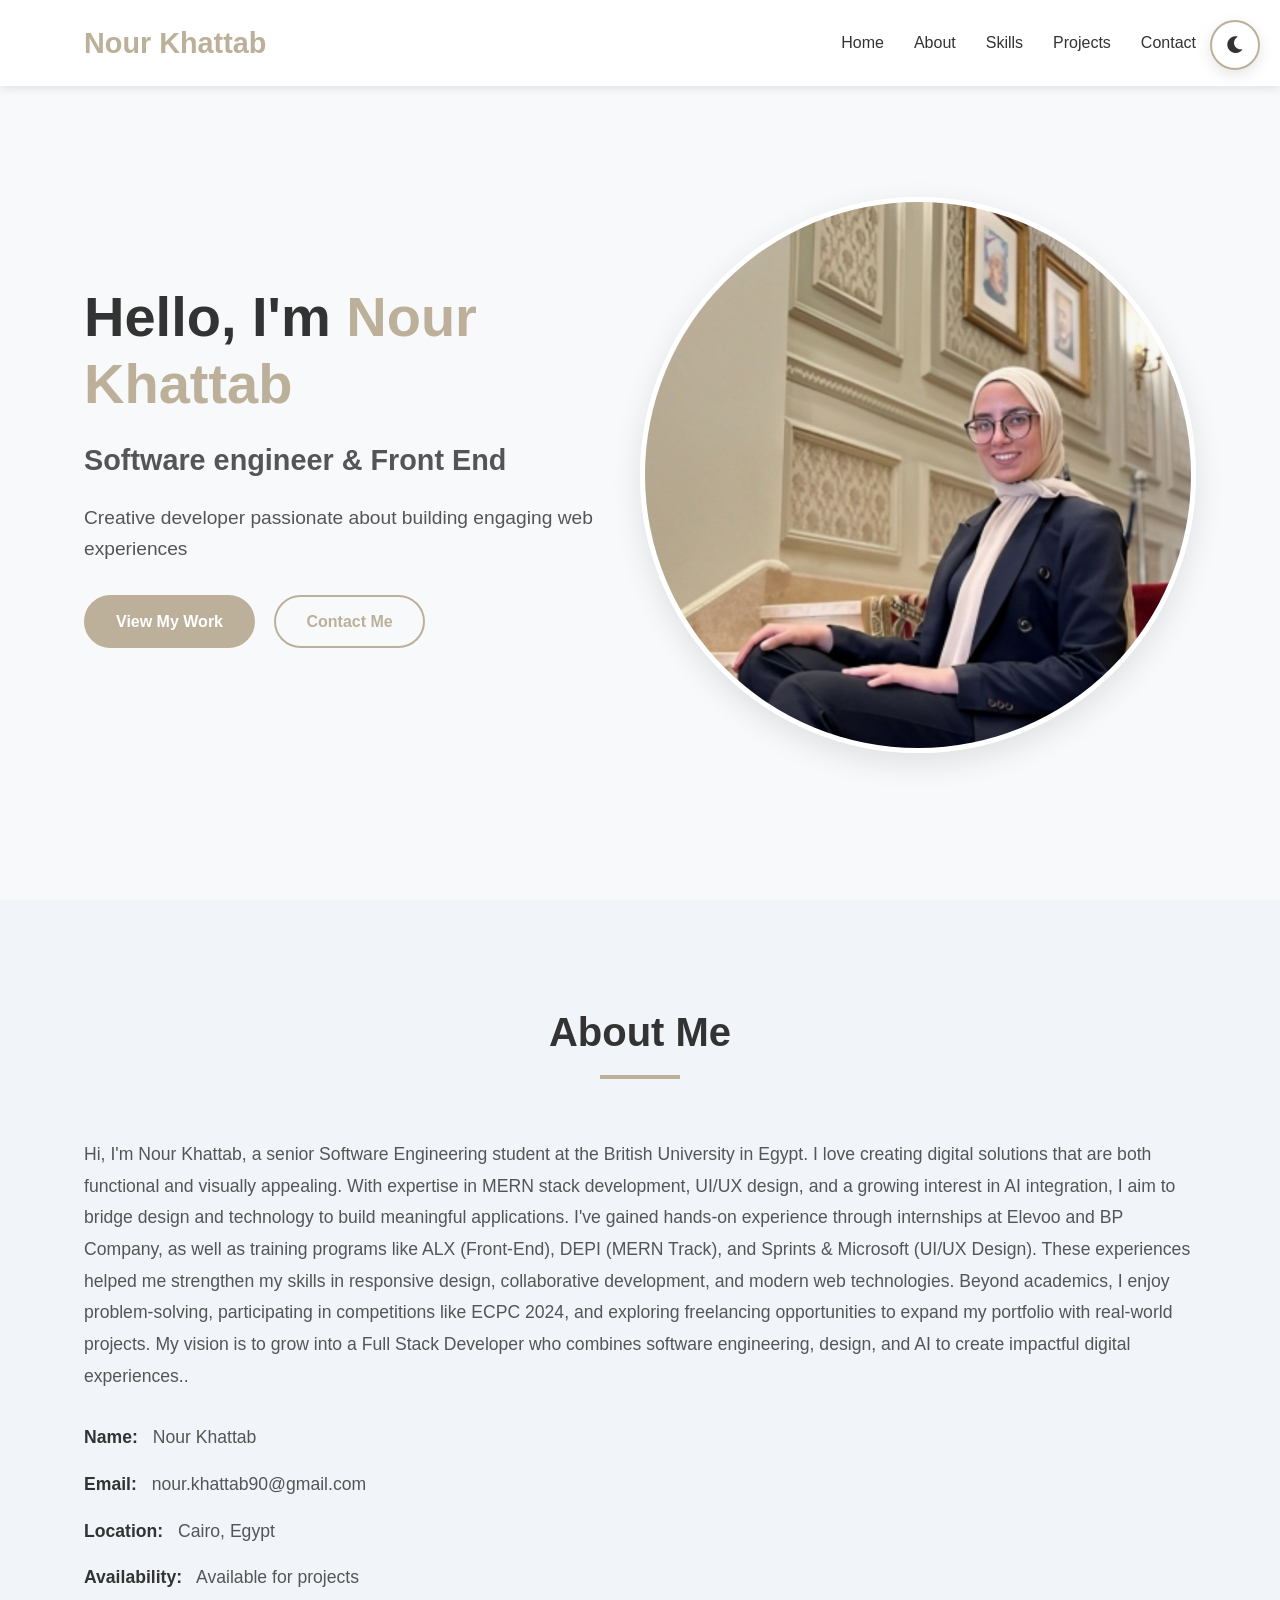
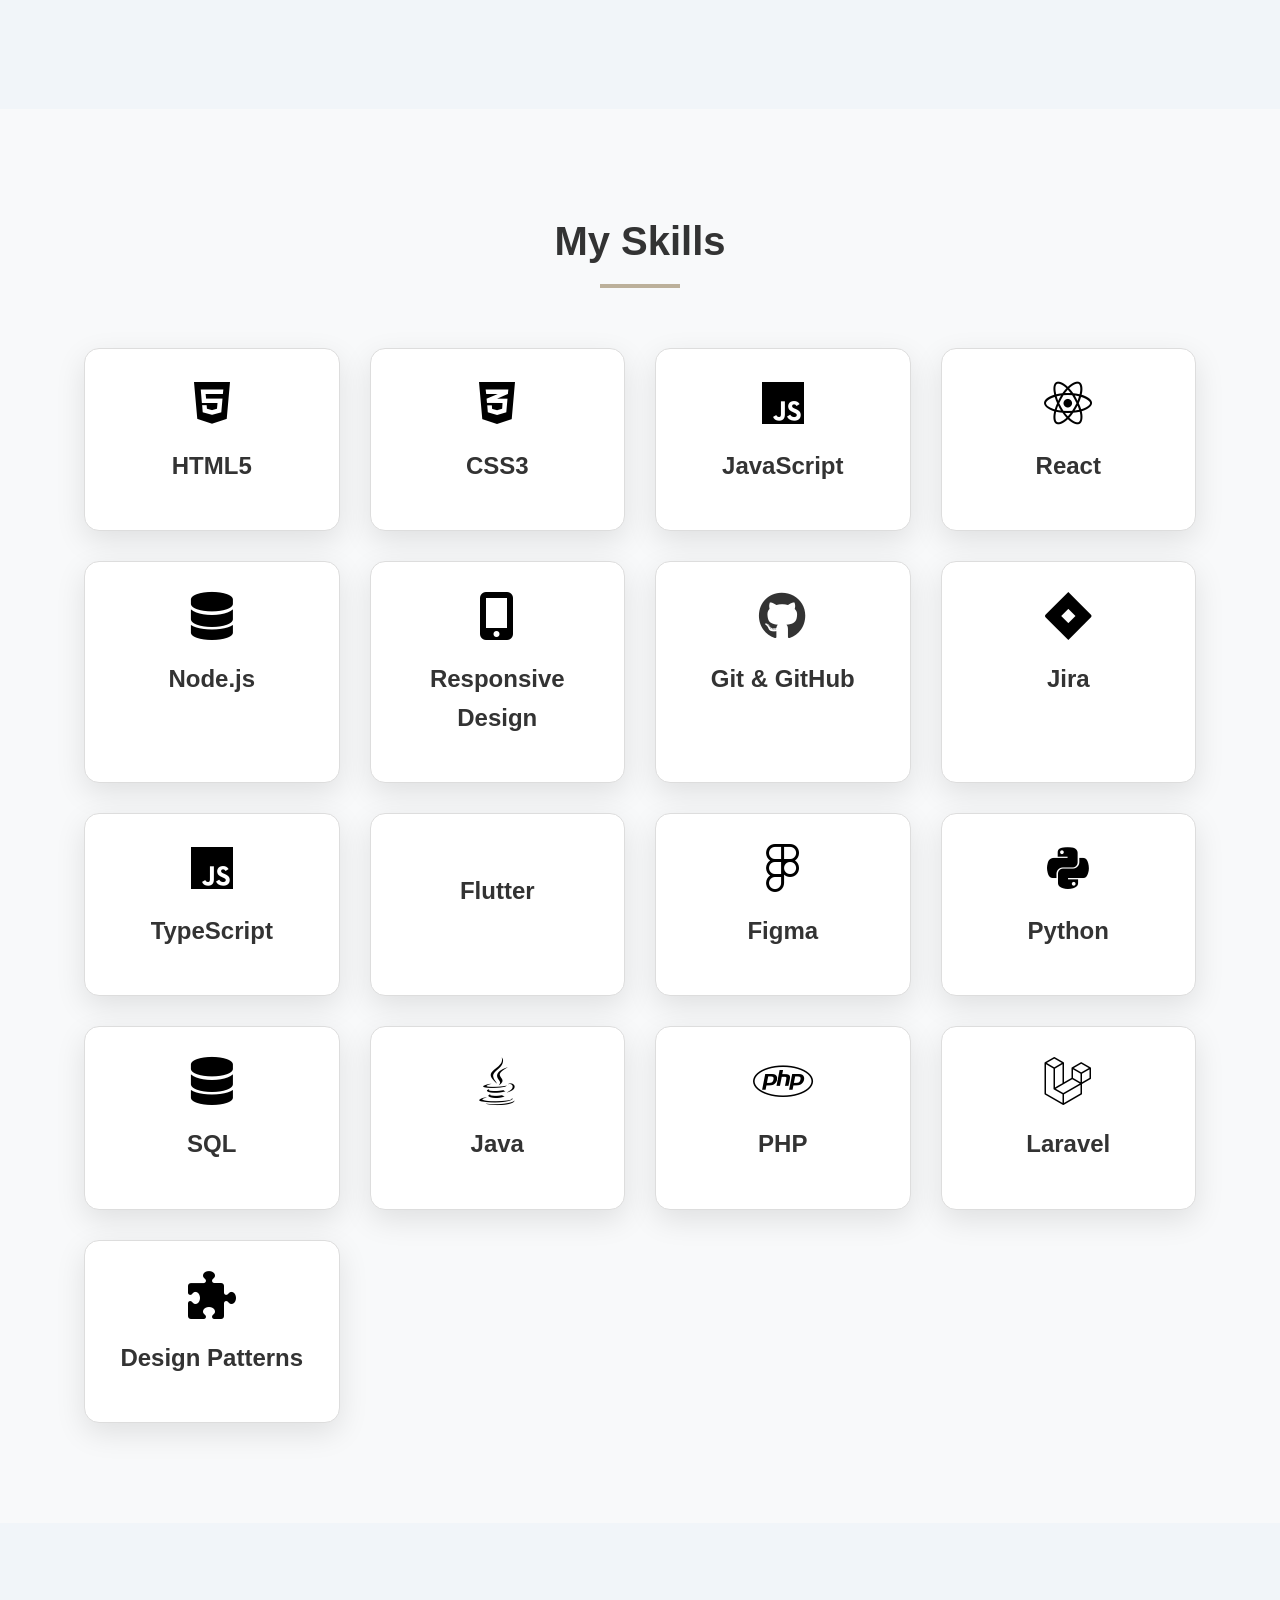
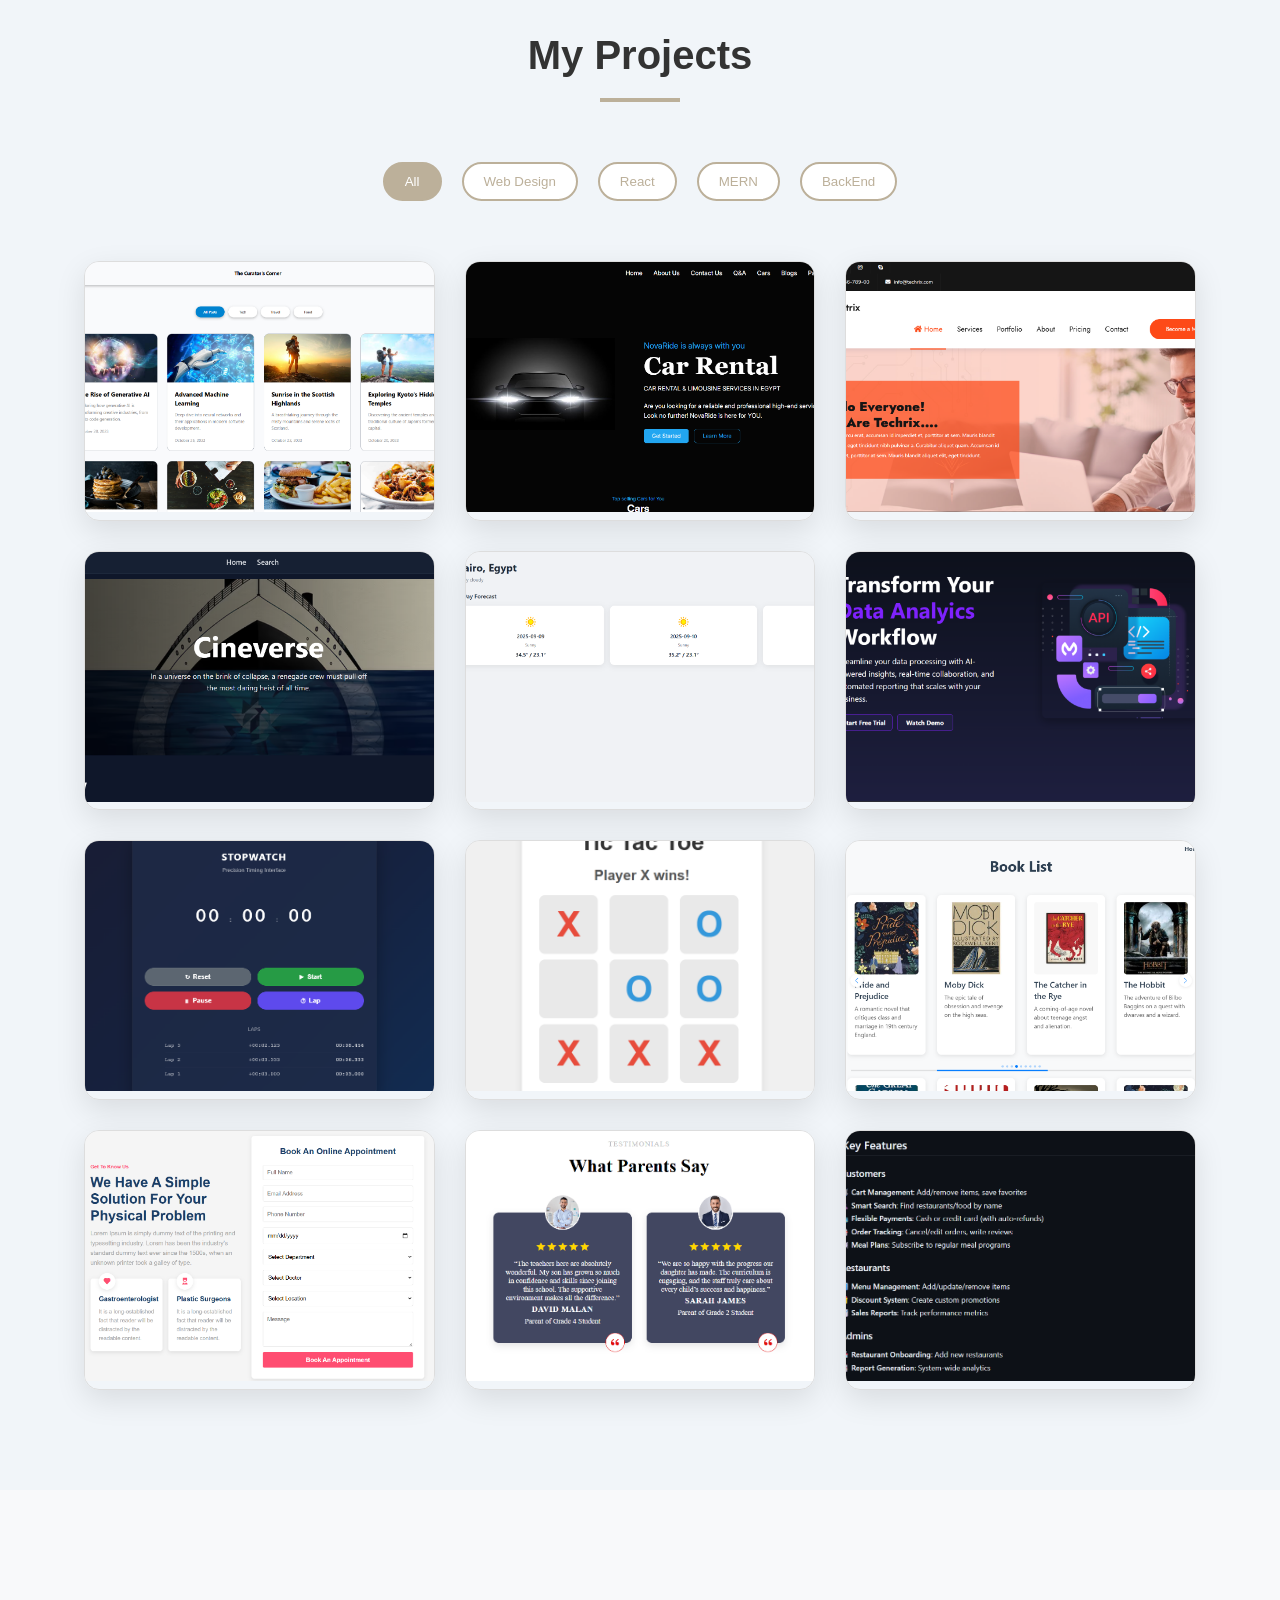
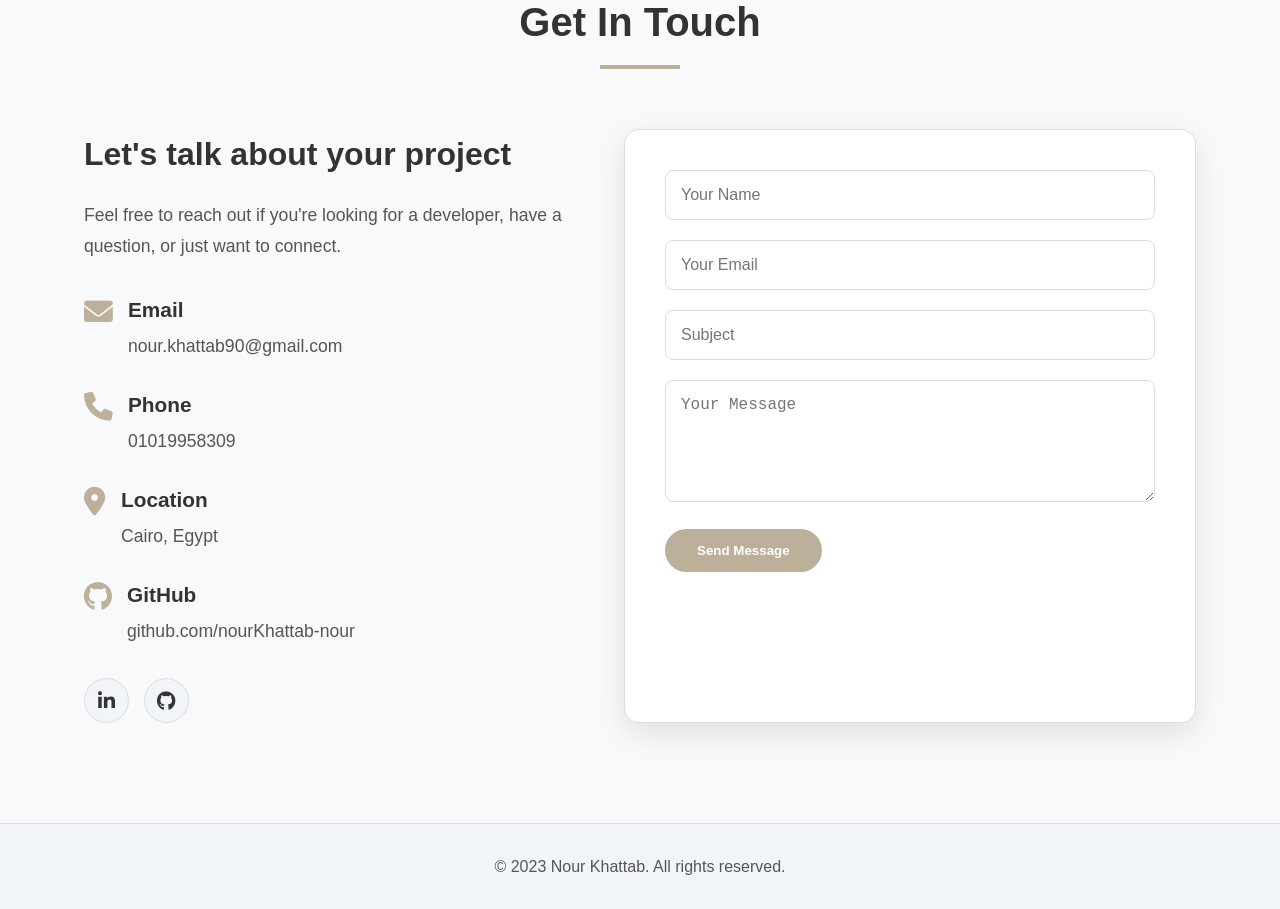
==== portifilo/index.html @ 25727efe "Add files via upload" ====
<!DOCTYPE html>
<html lang="en">
  <head>
    <meta charset="UTF-8" />
    <meta name="viewport" content="width=device-width, initial-scale=1.0" />
    <title>My Portfolio</title>
    <link rel="stylesheet" href="styles.css" />
    <link
      rel="stylesheet"
      href="https://cdnjs.cloudflare.com/ajax/libs/font-awesome/6.0.0/css/all.min.css"
    />
  </head>
  <body>
    <!-- Theme Toggle Button -->
    <button id="theme-toggle" class="theme-toggle">
      <i class="fas fa-moon"></i>
    </button>

    <!-- Navigation -->
    <nav id="navbar">
      <div class="container">
        <div class="nav-content">
          <div class="logo">
            <h2>Nour Khattab</h2>
          </div>
          <ul class="nav-links">
            <li><a href="#home">Home</a></li>
            <li><a href="#about">About</a></li>
            <li><a href="#skills">Skills</a></li>
            <li><a href="#projects">Projects</a></li>
            <li><a href="#contact">Contact</a></li>
          </ul>
          <div class="burger">
            <div class="line1"></div>
            <div class="line2"></div>
            <div class="line3"></div>
          </div>
        </div>
      </div>
    </nav>

    <!-- Hero Section -->
    <section id="home" class="hero">
      <div class="container-hero">
        <div class="hero-content">
          <h1>Hello, I'm <span class="highlight">Nour Khattab</span></h1>
          <h3>Software engineer & Front End</h3>
          <p>
            Creative developer passionate about building engaging web
            experiences
          </p>
          <div class="cta-buttons">
            <a href="#projects" class="btn-primary">View My Work</a>
            <a href="#contact" class="btn-secondary">Contact Me</a>
          </div>
        </div>
        <div class="hero-image">
          <img src="/assets/profileImage.jpg" alt="Profile Image" />
        </div>
      </div>
    </section>

    <!-- About Section -->
    <section id="about" class="about">
      <div class="container">
        <h2 class="section-title">About Me</h2>
        <div class="about-content">
          <div class="about-text">
            <p>
              Hi, I'm Nour Khattab, a senior Software Engineering student at the
              British University in Egypt. I love creating digital solutions
              that are both functional and visually appealing. With expertise in
              MERN stack development, UI/UX design, and a growing interest in AI
              integration, I aim to bridge design and technology to build
              meaningful applications. I've gained hands-on experience through
              internships at Elevoo and BP Company, as well as training programs
              like ALX (Front-End), DEPI (MERN Track), and Sprints & Microsoft
              (UI/UX Design). These experiences helped me strengthen my skills
              in responsive design, collaborative development, and modern web
              technologies. Beyond academics, I enjoy problem-solving,
              participating in competitions like ECPC 2024, and exploring
              freelancing opportunities to expand my portfolio with real-world
              projects. My vision is to grow into a Full Stack Developer who
              combines software engineering, design, and AI to create impactful
              digital experiences..
            </p>

            <div class="info">
              <div class="info-item"><strong>Name:</strong> Nour Khattab</div>
              <div class="info-item">
                <strong>Email:</strong> nour.khattab90@gmail.com
              </div>
              <div class="info-item">
                <strong>Location:</strong> Cairo, Egypt
              </div>
              <div class="info-item">
                <strong>Availability:</strong> Available for projects
              </div>
            </div>
          </div>
        </div>
      </div>
    </section>

    <!-- Skills Section -->
    <section id="skills" class="skills">
      <div class="container">
        <h2 class="section-title">My Skills</h2>
        <div class="skills-container">
          <div class="skill-card">
            <i class="fab fa-html5"></i>
            <h3>HTML5</h3>
          </div>
          <div class="skill-card">
            <i class="fab fa-css3-alt"></i>
            <h3>CSS3</h3>
          </div>
          <div class="skill-card">
            <i class="fab fa-js"></i>
            <h3>JavaScript</h3>
          </div>
          <div class="skill-card">
            <i class="fab fa-react"></i>
            <h3>React</h3>
          </div>
          <div class="skill-card">
            <i class="fas fa-database"></i>
            <h3>Node.js</h3>
          </div>
          <div class="skill-card">
            <i class="fas fa-mobile-alt"></i>
            <h3>Responsive Design</h3>
          </div>
          <div class="skill-card">
            <i class="fab fa-github"></i>
            <h3>Git & GitHub</h3>
          </div>
          <div class="skill-card">
            <i class="fab fa-jira"></i>
            <h3>Jira</h3>
          </div>
          <div class="skill-card">
            <i class="fab fa-js"></i>
            <h3>TypeScript</h3>
          </div>
          <div class="skill-card">
            <i class="fab fa-flutter"></i>
            <h3>Flutter</h3>
          </div>
          <div class="skill-card">
            <i class="fab fa-figma"></i>
            <h3>Figma</h3>
          </div>
          <div class="skill-card">
            <i class="fab fa-python"></i>
            <h3>Python</h3>
          </div>
          <div class="skill-card">
            <i class="fas fa-database"></i>
            <h3>SQL</h3>
          </div>
          <div class="skill-card">
            <i class="fab fa-java"></i>
            <h3>Java</h3>
            
          </div>
          <!-- New skills added -->
          <div class="skill-card">
            <i class="fab fa-php"></i>
            <h3>PHP</h3>
          </div>
          <div class="skill-card">
            <i class="fab fa-laravel"></i>
            <h3>Laravel</h3>
          </div>
          <div class="skill-card">
            <i class="fas fa-puzzle-piece"></i>
            <h3>Design Patterns</h3>
            </div>
          </div>
        </div>
      </div>
    </section>

    <!-- Projects Section -->
    <section id="projects" class="projects">
      <div class="container">
        <h2 class="section-title">My Projects</h2>
        <div class="filter-buttons">
          <button class="filter-btn active" data-filter="all">All</button>
          <button class="filter-btn" data-filter="web">Web Design</button>
          <button class="filter-btn" data-filter="react">React</button>
          <button class="filter-btn" data-filter="mern">MERN</button>
          <button class="filter-btn" data-filter="backend">BackEnd</button>
        </div>
        <div class="projects-grid">
          <div class="project-item" data-category="react">
            <img src="/assets/The Curator's Corner website.png" alt="Project 1" />
            <div class="project-overlay">
              <h3>The Curator's Corner website</h3>
              <p>HTML, CSS, JavaScript, React and Nodejs</p>
              <div class="project-links">
                <a href="https://nourkhattab-nour.github.io/The-Curator-s-Corner-Website/" target="_blank" class="btn-primary"
                  ><i class="fas fa-eye"></i> Live Demo</a
                >
                <a href="https://github.com/nourKhattab-nour/The-Curator-s-Corner-Website" target="_blank" class="btn-github"
                  ><i class="fab fa-github"></i> GitHub</a
                >
              </div>
            </div>
          </div>
           <div class="project-item" data-category="mern">
            <img src="/assets/Car rental website.png" alt="Project 1" />
            <div class="project-overlay">
              <h3>Car rental website</h3>
              <p>HTML, CSS, JavaScript, React and Nodejs</p>
              <div class="project-links">
                <a href="https://nourkhattab-nour.github.io/Car-Rental-Website/" target="_blank" class="btn-primary"
                  ><i class="fas fa-eye"></i> Live Demo</a
                >
                <a href="https://github.com/nourKhattab-nour/Car-Rental-Website" target="_blank" class="btn-github"
                  ><i class="fab fa-github"></i> GitHub</a
                >
              </div>
            </div>
          </div>
          <div class="project-item" data-category="web">
            <img src="/assets/It solutions website.png" alt="Project 1" />
            <div class="project-overlay">
              <h3>Techrix | it solution website</h3>
              <p>HTML, CSS, JavaScript, Bootstrap</p>
              <div class="project-links">
                <a href="https://nourkhattab-nour.github.io/Techrix-it-solution-website/" target="_blank" class="btn-primary"
                  ><i class="fas fa-eye"></i> Live Demo</a
                >
                <a href="https://github.com/nourKhattab-nour/Techrix-it-solution-website" target="_blank" class="btn-github"
                  ><i class="fab fa-github"></i> GitHub</a
                >
              </div>
            </div>
          </div>
          <div class="project-item" data-category="web">
            <img src="/assets/Cinema Website.png" alt="Project 2" />
            <div class="project-overlay">
              <h3>Cinema Database Website</h3>
              <p>React, JavaScript,HTML, CSS, API</p>
              <div class="project-links">
                <a href="https://nourkhattab-nour.github.io/ALX_graduation_project/" target="_blank" class="btn-primary"
                  ><i class="fas fa-eye"></i> Live Demo</a
                >
                <a href="https://github.com/nourKhattab-nour/ALX_graduation_project" target="_blank" class="btn-github"
                  ><i class="fab fa-github"></i> GitHub</a
                >
              </div>
            </div>
          </div>
          <div class="project-item" data-category="react">
            <img src="/assets/Weather Website.png" alt="Project 3" />
            <div class="project-overlay">
              <h3>Weather Website</h3>
              <p>React, HTML, CSS, JavaScript, API</p>
              <div class="project-links">
                <a href="https://nourkhattab-nour.github.io/Weather_Website/" target="_blank" class="btn-primary"
                  ><i class="fas fa-eye"></i> Live Demo</a
                >
                <a href="https://github.com/nourKhattab-nour/Weather_Website" target="_blank" class="btn-github"
                  ><i class="fab fa-github"></i> GitHub</a
                >
              </div>
            </div>
          </div>
          <div class="project-item" data-category="web">
            <img src="/assets/TaskFlowImage Website.png" alt="Project 4" />
            <div class="project-overlay">
              <h3>Tech Website</h3>
              <p>HTML, CSS, JavaScript</p>
              <div class="project-links">
                <a href="https://nourkhattab-nour.github.io/Tech_website/" target="_blank" class="btn-primary"
                  ><i class="fas fa-eye"></i> Live Demo</a
                >
                <a href="https://github.com/nourKhattab-nour/Tech_website" target="_blank" class="btn-github"
                  ><i class="fab fa-github"></i> GitHub</a
                >
              </div>
            </div>
          </div>
          <div class="project-item" data-category="web">
            <img src="/assets/StopWatch.png" alt="Project 5" />
            <div class="project-overlay">
              <h3>Stop Watch</h3>
              <p>HTML, CSS, JavaScript</p>
              <div class="project-links">
                <a href="https://nourkhattab-nour.github.io/stopWatch-website/" target="_blank" class="btn-primary"
                  ><i class="fas fa-eye"></i> Live Demo</a
                >
                <a href="https://github.com/nourKhattab-nour/stopWatch-website" target="_blank" class="btn-github"
                  ><i class="fab fa-github"></i> GitHub</a
                >
              </div>
            </div>
          </div>
          <div class="project-item" data-category="web">
            <img src="/assets/XO.png" alt="Project 6" />
            <div class="project-overlay">
              <h3>XO Game</h3>
              <p>HTML, CSS, JavaScript</p>
              <div class="project-links">
                <a href="https://nourkhattab-nour.github.io/XO-Game-/" target="_blank" class="btn-primary"
                  ><i class="fas fa-eye"></i> Live Demo</a
                >
                <a href="https://github.com/nourKhattab-nour/XO-Game-" target="_blank" class="btn-github"
                  ><i class="fab fa-github"></i> GitHub</a
                >
              </div>
            </div>
          </div>
          <div class="project-item" data-category="react">
            <img src="/assets/Mini Book Store.png" alt="Project 6" />
            <div class="project-overlay">
              <h3>Mini Book Website</h3>
              <p>HTML, CSS, JavaScript, React,Swipe.js</p>
              <div class="project-links">
                <a href="https://nourkhattab-nour.github.io/Library_website/" target="_blank" class="btn-primary"
                  ><i class="fas fa-eye"></i> Live Demo</a
                >
                <a href="https://github.com/nourKhattab-nour/Library_website" target="_blank" class="btn-github"
                  ><i class="fab fa-github"></i> GitHub</a
                >
              </div>
            </div>
          </div>
          <div class="project-item" data-category="web">
            <img src="/assets/Contact Us.png" alt="Project 6" />
            <div class="project-overlay">
              <h3>Contact Us Page</h3>
              <p>HTML, CSS, JavaScript</p>
              <div class="project-links">
                <a href="https://nourkhattab-nour.github.io/Contact-Us-Page/" target="_blank" class="btn-primary"
                  ><i class="fas fa-eye"></i> Live Demo</a
                >
                <a href="https://github.com/nourKhattab-nour/Contact-Us-Page" target="_blank" class="btn-github"
                  ><i class="fab fa-github"></i> GitHub</a
                >
              </div>
            </div>
          </div>
           <div class="project-item" data-category="web">
            <img src="/assets/testimonials-section.png" alt="Project 6" />
            <div class="project-overlay">
              <h3>testimonials-section</h3>
              <p>HTML, CSS</p>
              <div class="project-links">
                <a href="https://nourkhattab-nour.github.io/testimonials-section/" target="_blank" class="btn-primary"
                  ><i class="fas fa-eye"></i> Live Demo</a
                >
                <a href="https://github.com/nourKhattab-nour/testimonials-section" target="_blank" class="btn-github"
                  ><i class="fab fa-github"></i> GitHub</a
                >
              </div>
            </div>
          </div>
          <div class="project-item" data-category="backend">
            <img src="/assets/backend.png" alt="Project 6" />
            <div class="project-overlay">
              <h3>testimonials-section</h3>
              <p>HTML, CSS</p>
              <div class="project-links">
                <a href="https://github.com/nourKhattab-nour/Food-Ordering-System" target="_blank" class="btn-github"
                  ><i class="fab fa-github"></i> GitHub</a
                >
              </div>
            </div>
          </div>
        </div>
      </div>
    </section>

    <!-- Contact Section -->
    <!-- Contact Section -->
<section id="contact" class="contact">
  <div class="container">
    <h2 class="section-title">Get In Touch</h2>
    <div class="contact-content">
      
      <!-- Contact Info -->
      <div class="contact-info">
        <h3>Let's talk about your project</h3>
        <p>
          Feel free to reach out if you're looking for a developer, have a
          question, or just want to connect.
        </p>

        <div class="contact-methods">
          <div class="contact-method">
            <i class="fas fa-envelope"></i>
            <div>
              <h4>Email</h4>
              <p>nour.khattab90@gmail.com</p>
            </div>
          </div>
          <div class="contact-method">
            <i class="fas fa-phone"></i>
            <div>
              <h4>Phone</h4>
              <p>01019958309</p>
            </div>
          </div>
          <div class="contact-method">
            <i class="fas fa-map-marker-alt"></i>
            <div>
              <h4>Location</h4>
              <p>Cairo, Egypt</p>
            </div>
          </div>
          <div class="contact-method">
            <i class="fab fa-github"></i>
            <div>
              <h4>GitHub</h4>
              <p>github.com/nourKhattab-nour</p>
            </div>
          </div>
        </div>

        <div class="social-links">
          <a href="https://www.linkedin.com/in/nour-n-khattab/" target="_blank"><i class="fab fa-linkedin-in"></i></a>
          <a href="https://github.com/nourKhattab-nour" target="_blank"><i class="fab fa-github"></i></a>
        </div>
      </div>

      <!-- Contact Form (Formspree Integrated) -->
      <div class="contact-form">
        <form id="contactForm" action="https://formspree.io/f/xeoldnzl" method="POST">
          <div class="form-group">
            <input type="text" name="name" placeholder="Your Name" required />
          </div>
          <div class="form-group">
            <input type="email" name="email" placeholder="Your Email" required />
          </div>
          <div class="form-group">
            <input type="text" name="subject" placeholder="Subject" required />
          </div>
          <div class="form-group">
            <textarea name="message" rows="5" placeholder="Your Message" required></textarea>
          </div>
          <button type="submit" class="btn-primary">Send Message</button>
        </form>

        <!-- Success message -->
        <p id="formStatus" style="margin-top:15px; color:green; display:none;">
          ✅ Message Sent Successfully!
        </p>
      </div>

    </div>
  </div>
</section>


    <!-- Footer -->
    <footer>
      <div class="container">
        <p>&copy; 2023 Nour Khattab. All rights reserved.</p>
      </div>
    </footer>

    <script src="script.js"></script>
  </body>
</html>
---- portifilo/styles.css ----
/* Reset and Base Styles */
* {
  margin: 0;
  padding: 0;
  box-sizing: border-box;
  scroll-behavior: smooth;
}

body {
  font-family: "Segoe UI", Tahoma, Geneva, Verdana, sans-serif;
  line-height: 1.6;
  color: #333;
  background-color: #f8f9fa;
  transition: background-color 0.3s ease, color 0.3s ease;
}

/* Light and Dark Theme Variables */
:root {
  /* Light Theme */
  --bg-color: #f8f9fa;
  --text-color: #333;
  --text-secondary: #555;
  --primary-color: #bcb09a;
  --primary-light: #e7bc6e;
  --secondary-color: #6c757d;
  --card-bg: #ffffff;
  --section-bg: #f1f5f9;
  --shadow: 0 10px 30px rgba(0, 0, 0, 0.1);
  --shadow-sm: 0 5px 15px rgba(0, 0, 0, 0.1);
  --border-color: #ddd;
  --highlight-bg: rgba(0, 119, 255, 0.2);
}

[data-theme="dark"] {
  /* Dark Theme */
  --bg-color: #121212;
  --text-color: #e0e0e0;
  --text-secondary: #bbbbbb;
  --primary-color: #bcb09a;
  --primary-light: #e7bc6e;
  --secondary-color: #adb5bd;
  --card-bg: #1e1e1e;
  --section-bg: #1a1a1a;
  --shadow: 0 10px 30px rgba(0, 0, 0, 0.3);
  --shadow-sm: 0 5px 15px rgba(0, 0, 0, 0.2);
  --border-color: #333;
  --highlight-bg: rgba(77, 144, 255, 0.2);
}

/* Apply theme variables */
body {
  background-color: var(--bg-color);
  color: var(--text-color);
}

.container-hero {
  width: 90%;
  max-width: 1200px;
  margin: 0 auto;
  padding: 0 20px;
  display: flex;
}
.container {
  width: 90%;
  max-width: 1200px;
  margin: 0 auto;
  padding: 0 20px;
}

img {
  max-width: 100%;
  height: auto;
}

a {
  text-decoration: none;
  color: var(--text-color);
  transition: all 0.3s ease;
}

a:hover {
  color: var(--primary-color);
}

/* Theme Toggle Button */
.theme-toggle {
  position: fixed;
  top: 20px;
  right: 20px;
  width: 50px;
  height: 50px;
  border-radius: 50%;
  background-color: var(--card-bg);
  color: var(--text-color);
  border: 2px solid var(--primary-color);
  cursor: pointer;
  z-index: 1001;
  display: flex;
  align-items: center;
  justify-content: center;
  font-size: 1.2rem;
  box-shadow: var(--shadow-sm);
  transition: all 0.3s ease;
}

.theme-toggle:hover {
  transform: rotate(30deg);
  background-color: var(--primary-color);
  color: white;
}

.theme-toggle i {
  transition: transform 0.3s ease;
}

/* Buttons */
.btn-primary,
.btn-secondary,
.btn-github {
  display: inline-block;
  padding: 12px 30px;
  border-radius: 50px;
  font-weight: 600;
  cursor: pointer;
  transition: all 0.3s ease;
}

.btn-primary {
  background-color: var(--primary-color);
  color: white;
  border: 2px solid var(--primary-color);
}

.btn-primary:hover {
  background-color: transparent;
  color: var(--primary-color);
}

.btn-secondary {
  background-color: transparent;
  color: var(--primary-color);
  border: 2px solid var(--primary-color);
  margin-left: 15px;
}

.btn-secondary:hover {
  background-color: var(--primary-color);
  color: white;
}

/* GitHub Button */
.btn-github {
  background-color: #333;
  color: white;
  border: 2px solid #555;
  margin-left: 10px;
}

.btn-github:hover {
  background-color: #555;
  border-color: #777;
}

.btn-github i {
  margin-right: 8px;
}

.section-title {
  text-align: center;
  font-size: 2.5rem;
  margin-bottom: 60px;
  position: relative;
  padding-bottom: 15px;
  color: var(--text-color);
}

.section-title::after {
  content: "";
  position: absolute;
  bottom: 0;
  left: 50%;
  transform: translateX(-50%);
  width: 80px;
  height: 4px;
  background-color: var(--primary-color);
}

/* Navigation */
#navbar {
  position: fixed;
  top: 0;
  left: 0;
  width: 100%;
  background-color: var(--card-bg);
  box-shadow: 0 2px 10px rgba(0, 0, 0, 0.1);
  z-index: 1000;
  transition: all 0.3s ease;
}

#navbar.scrolled {
  padding: 10px 0;
  background-color: rgba(var(--card-bg-rgb), 0.95);
}

.nav-content {
  display: flex;
  justify-content: space-between;
  align-items: center;
  padding: 20px 0;
}

.logo h2 {
  color: var(--primary-color);
  font-size: 1.8rem;
}

.nav-links {
  display: flex;
  list-style: none;
}

.nav-links li {
  margin-left: 30px;
}

.nav-links a {
  color: var(--text-color);
  font-weight: 500;
  position: relative;
}

.nav-links a::after {
  content: "";
  position: absolute;
  bottom: -5px;
  left: 0;
  width: 0;
  height: 2px;
  background-color: var(--primary-color);
  transition: width 0.3s ease;
}

.nav-links a:hover {
  color: var(--primary-color);
}

.nav-links a:hover::after {
  width: 100%;
}

.burger {
  display: none;
  cursor: pointer;
}

.burger div {
  width: 25px;
  height: 3px;
  background-color: var(--text-color);
  margin: 5px;
  transition: all 0.3s ease;
}

/* Hero Section */
.hero {
  padding: 150px 0 100px;
  min-height: 100vh;
  display: flex;
  align-items: center;
  background-color: var(--bg-color);
}

.hero-content {
  flex: 1;
  animation: fadeInLeft 1s ease;
  margin-top: 86px;
}

.hero-content h1 {
  font-size: 3.5rem;
  margin-bottom: 20px;
  line-height: 1.2;
  color: var(--text-color);
}

.highlight {
  color: var(--primary-color);
  position: relative;
}

.highlight::after {
  content: "";
  position: absolute;
  bottom: 10px;
  left: 0;
  width: 100%;
  height: 10px;
  background-color: var(--highlight-bg);
  z-index: -1;
}

.hero-content h3 {
  font-size: 1.8rem;
  margin-bottom: 20px;
  color: var(--text-secondary);
}

.hero-content p {
  font-size: 1.2rem;
  margin-bottom: 30px;
  color: var(--text-secondary);
  max-width: 600px;
}

.cta-buttons {
  margin-top: 30px;
}

.hero-image {
  flex: 1;
  display: flex;
  justify-content: center;
  animation: fadeInRight 1s ease;
}

.hero-image img {
  border-radius: 321px;
  box-shadow: var(--shadow);
  border: 5px solid var(--card-bg);
}

/* About Section */
.about {
  padding: 100px 0;
  background-color: var(--section-bg);
}

.about-content {
  display: flex;
  align-items: center;
  gap: 50px;
}

.about-text {
  flex: 1;
  font-size: 1.1rem;
  color: var(--text-secondary);
  line-height: 1.8;
}

.about-text p {
  margin-bottom: 20px;
}

.info {
  margin-top: 30px;
}

.info-item {
  margin-bottom: 15px;
  font-size: 1.1rem;
}

.info-item strong {
  color: var(--text-color);
  margin-right: 10px;
}

.about-image {
  flex: 1;
  border-radius: 20px;
  overflow: hidden;
  box-shadow: var(--shadow);
}

/* Skills Section */
.skills {
  padding: 100px 0;
}

.skills-container {
  display: grid;
  grid-template-columns: repeat(auto-fill, minmax(250px, 1fr));
  gap: 30px;
  margin-top: 50px;
}

.skill-card {
  background-color: var(--card-bg);
  padding: 30px;
  border-radius: 15px;
  text-align: center;
  box-shadow: var(--shadow);
  transition: transform 0.3s ease;
  border: 1px solid var(--border-color);
}

.skill-card:hover {
  transform: translateY(-10px);
}

.skill-card i {
  font-size: 3rem;
  margin-bottom: 20px;
  color: var(--primary-color);
}

.skill-card h3 {
  font-size: 1.5rem;
  margin-bottom: 15px;
  color: var(--text-color);
}

/* Additional skill icons */
.skill-card .fab.fa-github {
  color: #333;
}

.skill-card .fab.fa-jira {
  color: black;
}

.skill-card .fab.fa-flutter {
  color: black;
}

.skill-card .fab.fa-python {
  color: black;
}

.skill-card .fab.fa-java {
  color: black;
}

.skill-card .fab.fa-php {
  color: black;
}

.skill-card .fab.fa-laravel {
  color: black;
}

.skill-card .fas.fa-puzzle-piece {
  color: black;
}

.skill-card .fab{
color: black;
}
.skill-card .fas{
color: black;
}
/* Progress bars for all skills */
.progress-bar {
  width: 100%;
  height: 10px;
  background-color: #e0e0e0;
  border-radius: 10px;
  overflow: hidden;
  margin-top: 10px;
  border: 1px solid var(--border-color);
}

.progress {
  height: 100%;
  background-color: var(--primary-color);
  border-radius: 10px;
  width: 0;
  transition: width 2s ease-in-out;
  display: flex;
  align-items: center;
  justify-content: center;
  font-size: 0.7rem;
  color: white;
  font-weight: bold;
}

/* Projects Section */
.projects {
  padding: 100px 0;
  background-color: var(--section-bg);
}

.filter-buttons {
  display: flex;
  justify-content: center;
  margin-bottom: 50px;
  flex-wrap: wrap;
}

.filter-btn {
  padding: 10px 20px;
  margin: 0 10px 10px;
  background-color: var(--card-bg);
  border: 2px solid var(--primary-color);
  color: var(--primary-color);
  border-radius: 50px;
  cursor: pointer;
  font-weight: 500;
  transition: all 0.3s ease;
}

.filter-btn.active,
.filter-btn:hover {
  background-color: var(--primary-color);
  color: white;
}

.projects-grid {
  display: grid;
  grid-template-columns: repeat(auto-fill, minmax(350px, 1fr));
  gap: 30px;
}

.project-item {
  position: relative;
  border-radius: 15px;
  overflow: hidden;
  box-shadow: var(--shadow);
  opacity: 0;
  transform: translateY(30px);
  transition: all 0.5s ease;
  border: 1px solid var(--border-color);
}

.project-item.show {
  opacity: 1;
  transform: translateY(0);
}

.project-item img {
  width: 100%;
  height: 250px;
  object-fit: cover;
  transition: transform 0.5s ease;
}

.project-overlay {
  position: absolute;
  bottom: 0;
  left: 0;
  width: 100%;
  padding: 30px;
  background: linear-gradient(transparent, rgba(0, 0, 0, 0.9));
  color: white;
  transform: translateY(100%);
  transition: transform 0.5s ease;
}

.project-item:hover .project-overlay {
  transform: translateY(0);
}

.project-item:hover img {
  transform: scale(1.1);
}

.project-overlay h3 {
  font-size: 1.1rem;
  margin-bottom: 10px;
}

.project-overlay p {
  margin-bottom: 10px;
  opacity: 0.8;
}

.project-links {
  display: flex;
  flex-wrap: wrap;
  gap: 10px;
  margin-top: 10px;
}

.project-links a {
  color: white;
  font-size: 0.6rem;
  display: flex;
  align-items: center;
}

.project-links a i {
  margin-right: 5px;
}

/* Contact Section */
.contact {
  padding: 100px 0;
}

.contact-content {
  display: flex;
  gap: 50px;
}

.contact-info {
  flex: 1;
}

.contact-info h3 {
  font-size: 2rem;
  margin-bottom: 20px;
  color: var(--text-color);
}

.contact-info p {
  font-size: 1.1rem;
  color: var(--text-secondary);
  margin-bottom: 30px;
  line-height: 1.8;
}

.contact-methods {
  margin-top: 30px;
}

.contact-method {
  display: flex;
  align-items: flex-start;
  margin-bottom: 25px;
}

.contact-method i {
  font-size: 1.8rem;
  color: var(--primary-color);
  margin-right: 15px;
  margin-top: 5px;
}

.contact-method h4 {
  font-size: 1.3rem;
  margin-bottom: 5px;
  color: var(--text-color);
}

.contact-method p {
  color: var(--text-secondary);
  margin: 0;
}

.social-links {
  display: flex;
  margin-top: 30px;
}

.social-links a {
  display: flex;
  align-items: center;
  justify-content: center;
  width: 45px;
  height: 45px;
  border-radius: 50%;
  background-color: var(--section-bg);
  color: var(--text-color);
  margin-right: 15px;
  font-size: 1.2rem;
  transition: all 0.3s ease;
  border: 1px solid var(--border-color);
}

.social-links a:hover {
  background-color: var(--primary-color);
  color: white;
}

.contact-form {
  flex: 1;
  background-color: var(--card-bg);
  padding: 40px;
  border-radius: 15px;
  box-shadow: var(--shadow);
  border: 1px solid var(--border-color);
}

.form-group {
  margin-bottom: 20px;
}

.form-group input,
.form-group textarea {
  width: 100%;
  padding: 15px;
  border: 1px solid var(--border-color);
  border-radius: 8px;
  font-size: 1rem;
  transition: border-color 0.3s ease;
  background-color: var(--card-bg);
  color: var(--text-color);
}

.form-group input:focus,
.form-group textarea:focus {
  outline: none;
  border-color: var(--primary-color);
}

.form-group textarea {
  resize: vertical;
}

/* Footer */
footer {
  background-color: var(--section-bg);
  color: var(--text-secondary);
  text-align: center;
  padding: 30px 0;
  border-top: 1px solid var(--border-color);
}

/* Animations */
@keyframes fadeInLeft {
  from {
    opacity: 0;
    transform: translateX(-50px);
  }
  to {
    opacity: 1;
    transform: translateX(0);
  }
}

@keyframes fadeInRight {
  from {
    opacity: 0;
    transform: translateX(50px);
  }
  to {
    opacity: 1;
    transform: translateX(0);
  }
}

/* Success Message */
.success-message {
  position: fixed;
  top: 20px;
  right: 20px;
  background-color: #4caf50;
  color: white;
  padding: 15px 25px;
  border-radius: 8px;
  box-shadow: 0 4px 15px rgba(0, 0, 0, 0.2);
  z-index: 9999;
  transform: translateX(150%);
  transition: transform 0.5s ease;
}

.success-message.show {
  transform: translateX(0);
}

/* Responsive Design */
@media (max-width: 992px) {
  .hero-content h1 {
    font-size: 3rem;
  }

  .hero-content h3 {
    font-size: 1.6rem;
  }

  .about-content,
  .contact-content {
    flex-direction: column;
  }

  .about-image,
  .hero-image {
    margin-top: 40px;
  }

  .projects-grid {
    grid-template-columns: repeat(auto-fill, minmax(300px, 1fr));
  }

  .project-links {
    justify-content: center;
  }
}

@media (max-width: 768px) {
  .nav-links {
    position: absolute;
    right: 0;
    top: 70px;
    height: calc(100vh - 70px);
    background-color: var(--card-bg);
    width: 70%;
    flex-direction: column;
    align-items: center;
    justify-content: flex-start;
    padding-top: 50px;
    transform: translateX(100%);
    transition: transform 0.5s ease;
    box-shadow: -5px 0 15px rgba(0, 0, 0, 0.1);
  }

  .nav-links.active {
    transform: translateX(0);
  }

  .burger {
    display: block;
  }

  .burger.open .line1 {
    transform: rotate(-45deg) translate(-5px, 6px);
  }

  .burger.open .line2 {
    opacity: 0;
  }

  .burger.open .line3 {
    transform: rotate(45deg) translate(-5px, -6px);
  }

  .hero {
    flex-direction: column;
    text-align: center;
    padding-top: 120px;
  }

  .hero-content {
    margin-bottom: 40px;
  }

  .cta-buttons {
    justify-content: center;
    flex-direction: column;
    align-items: center;
  }

  .btn-secondary {
    margin-left: 0;
    margin-top: 15px;
  }

  .section-title {
    font-size: 2rem;
  }

  .contact-form {
    padding: 30px 20px;
  }

  .btn-github {
    margin-left: 0;
    margin-top: 10px;
  }

  .theme-toggle {
    top: 15px;
    right: 15px;
    width: 40px;
    height: 40px;
    font-size: 1rem;
  }
}

@media (max-width: 576px) {
  .hero-content h1 {
    font-size: 2.5rem;
  }

  .hero-content h3 {
    font-size: 1.4rem;
  }

  .projects-grid {
    grid-template-columns: 1fr;
  }

  .filter-buttons {
    flex-direction: column;
    align-items: center;
  }

  .filter-btn {
    margin: 5px 0;
  }
}
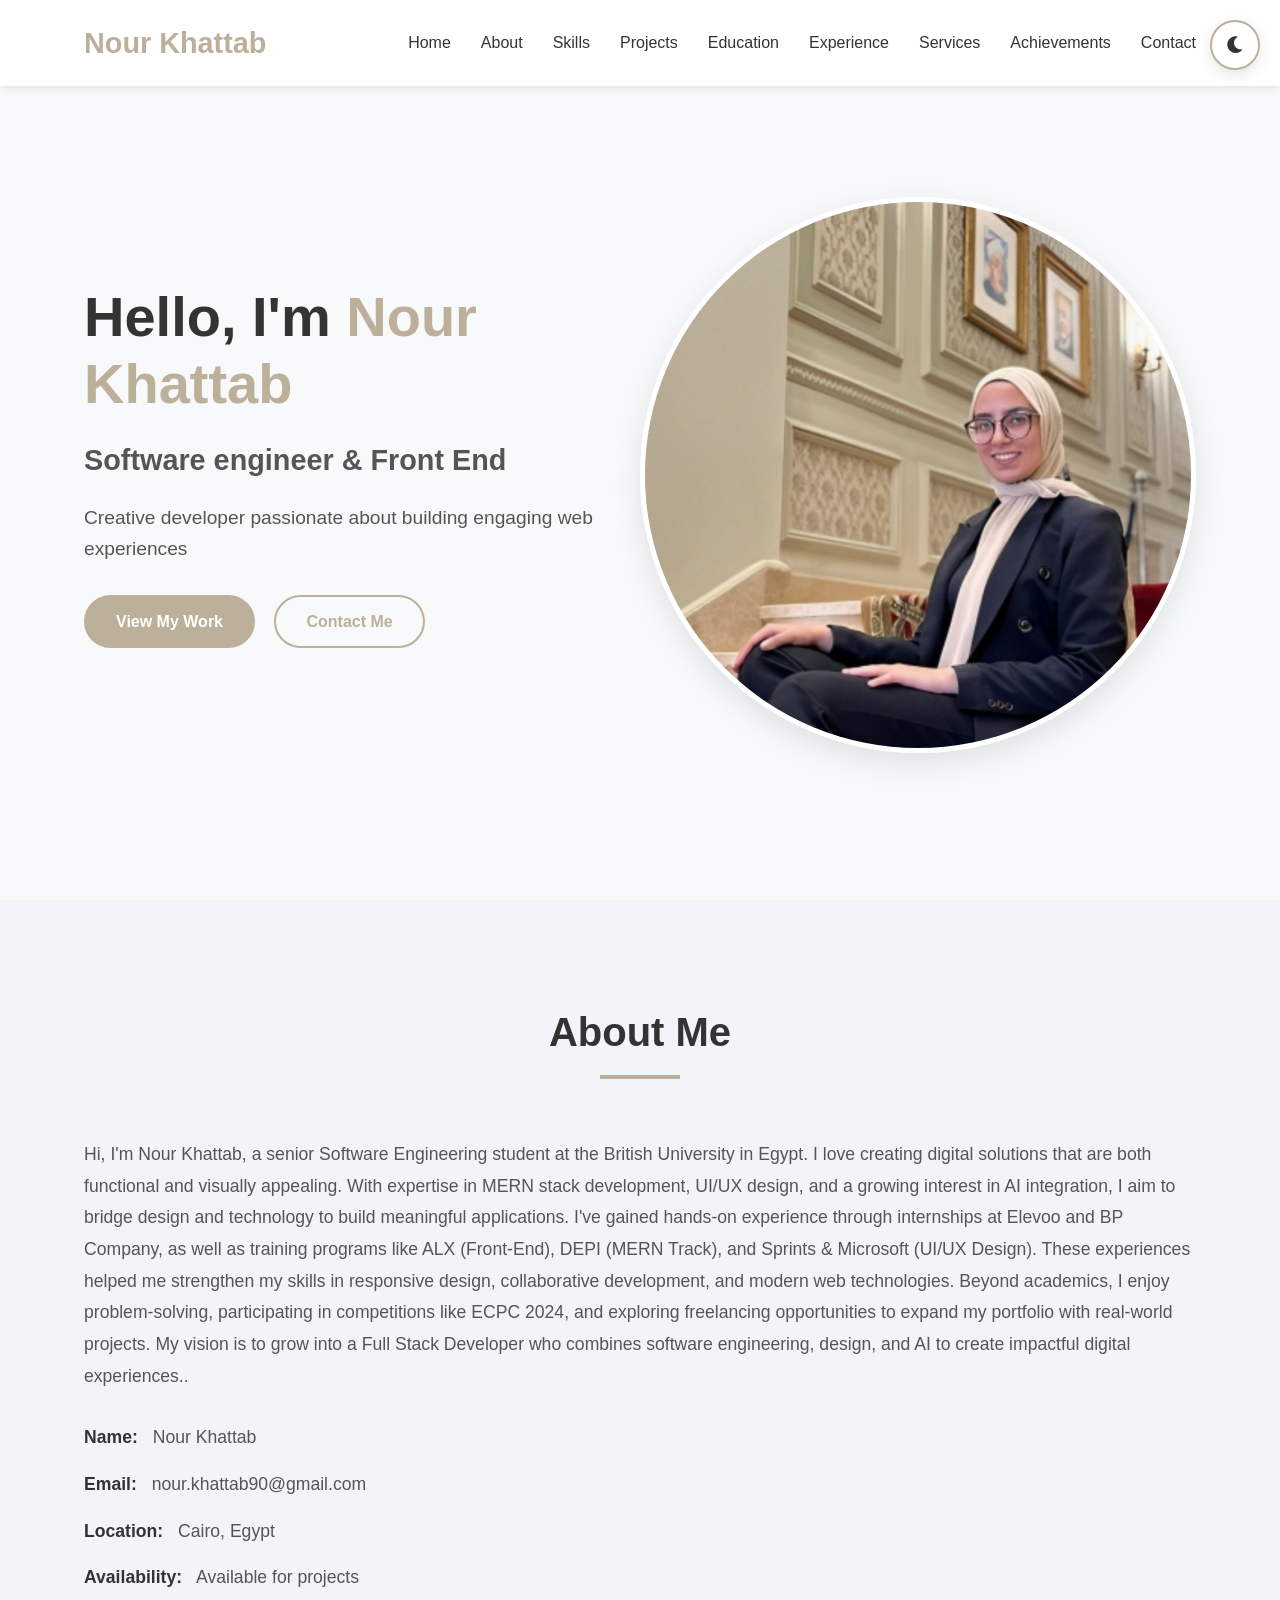
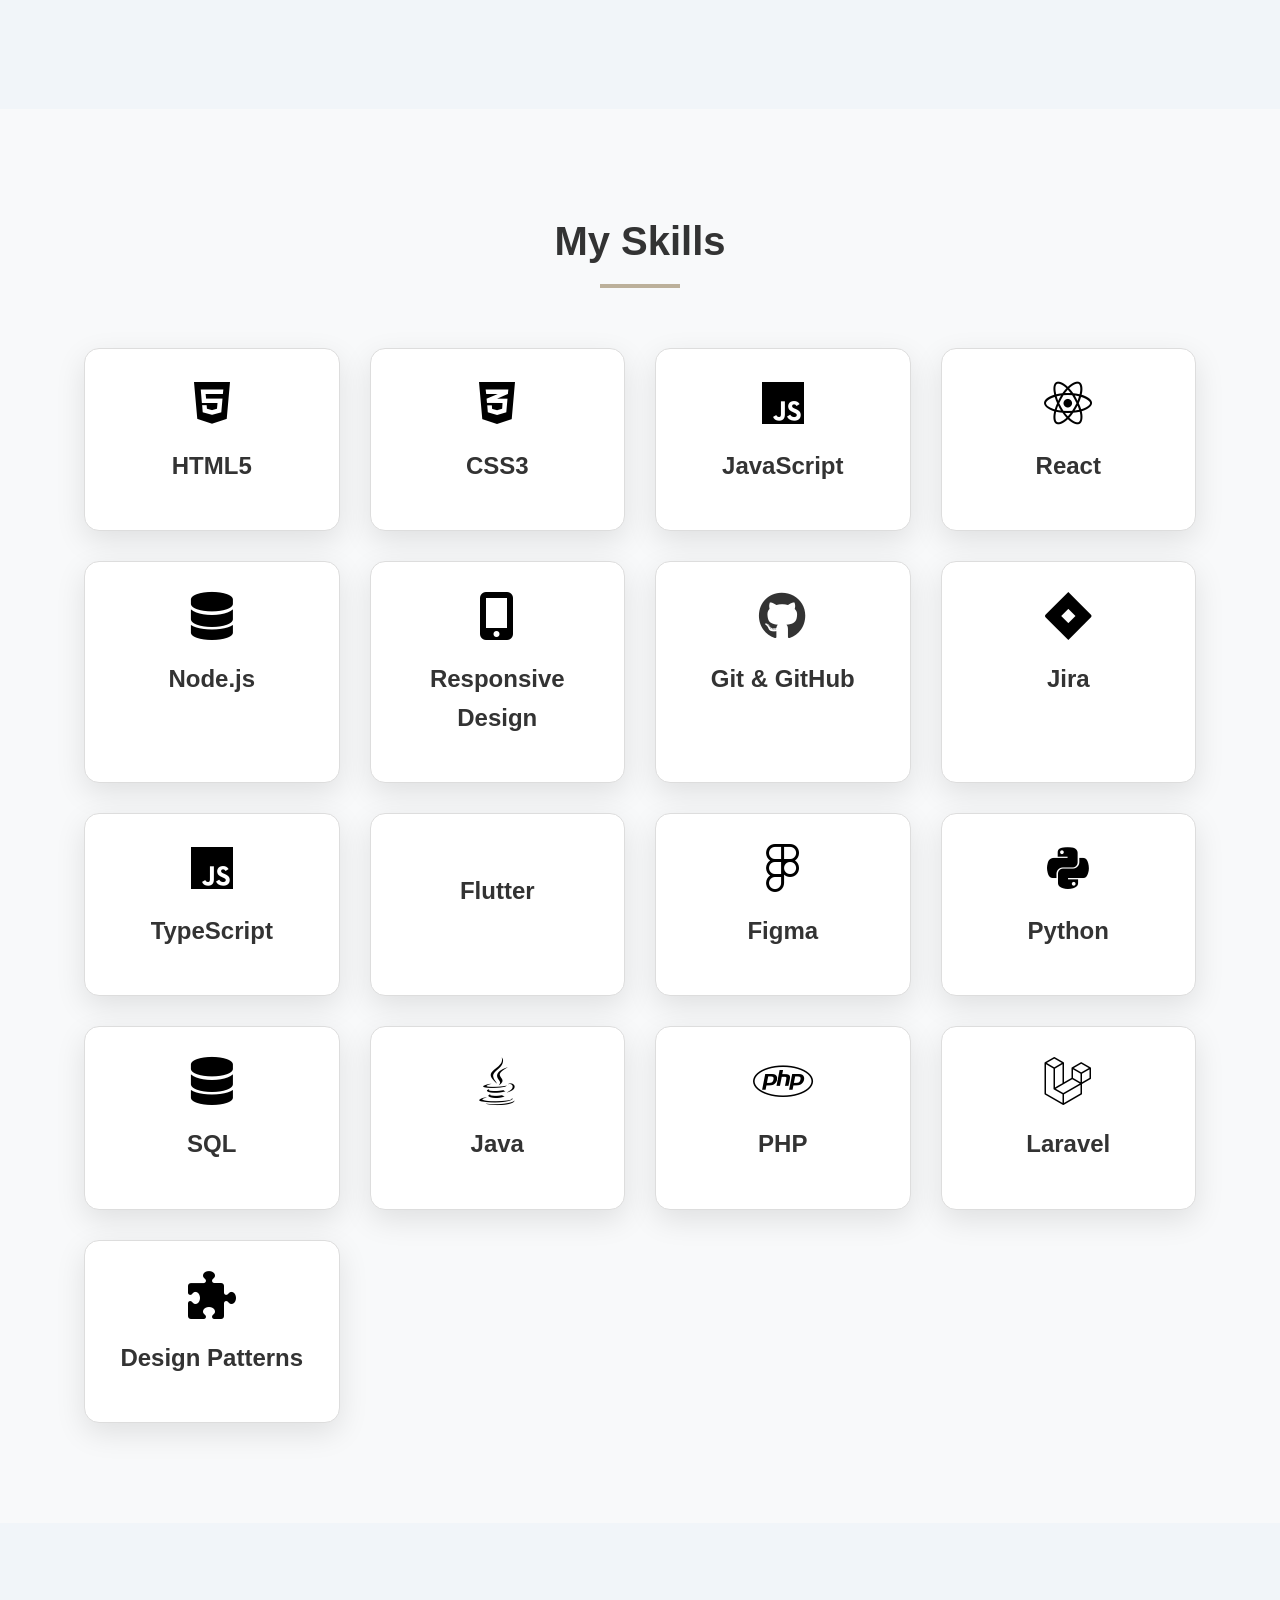
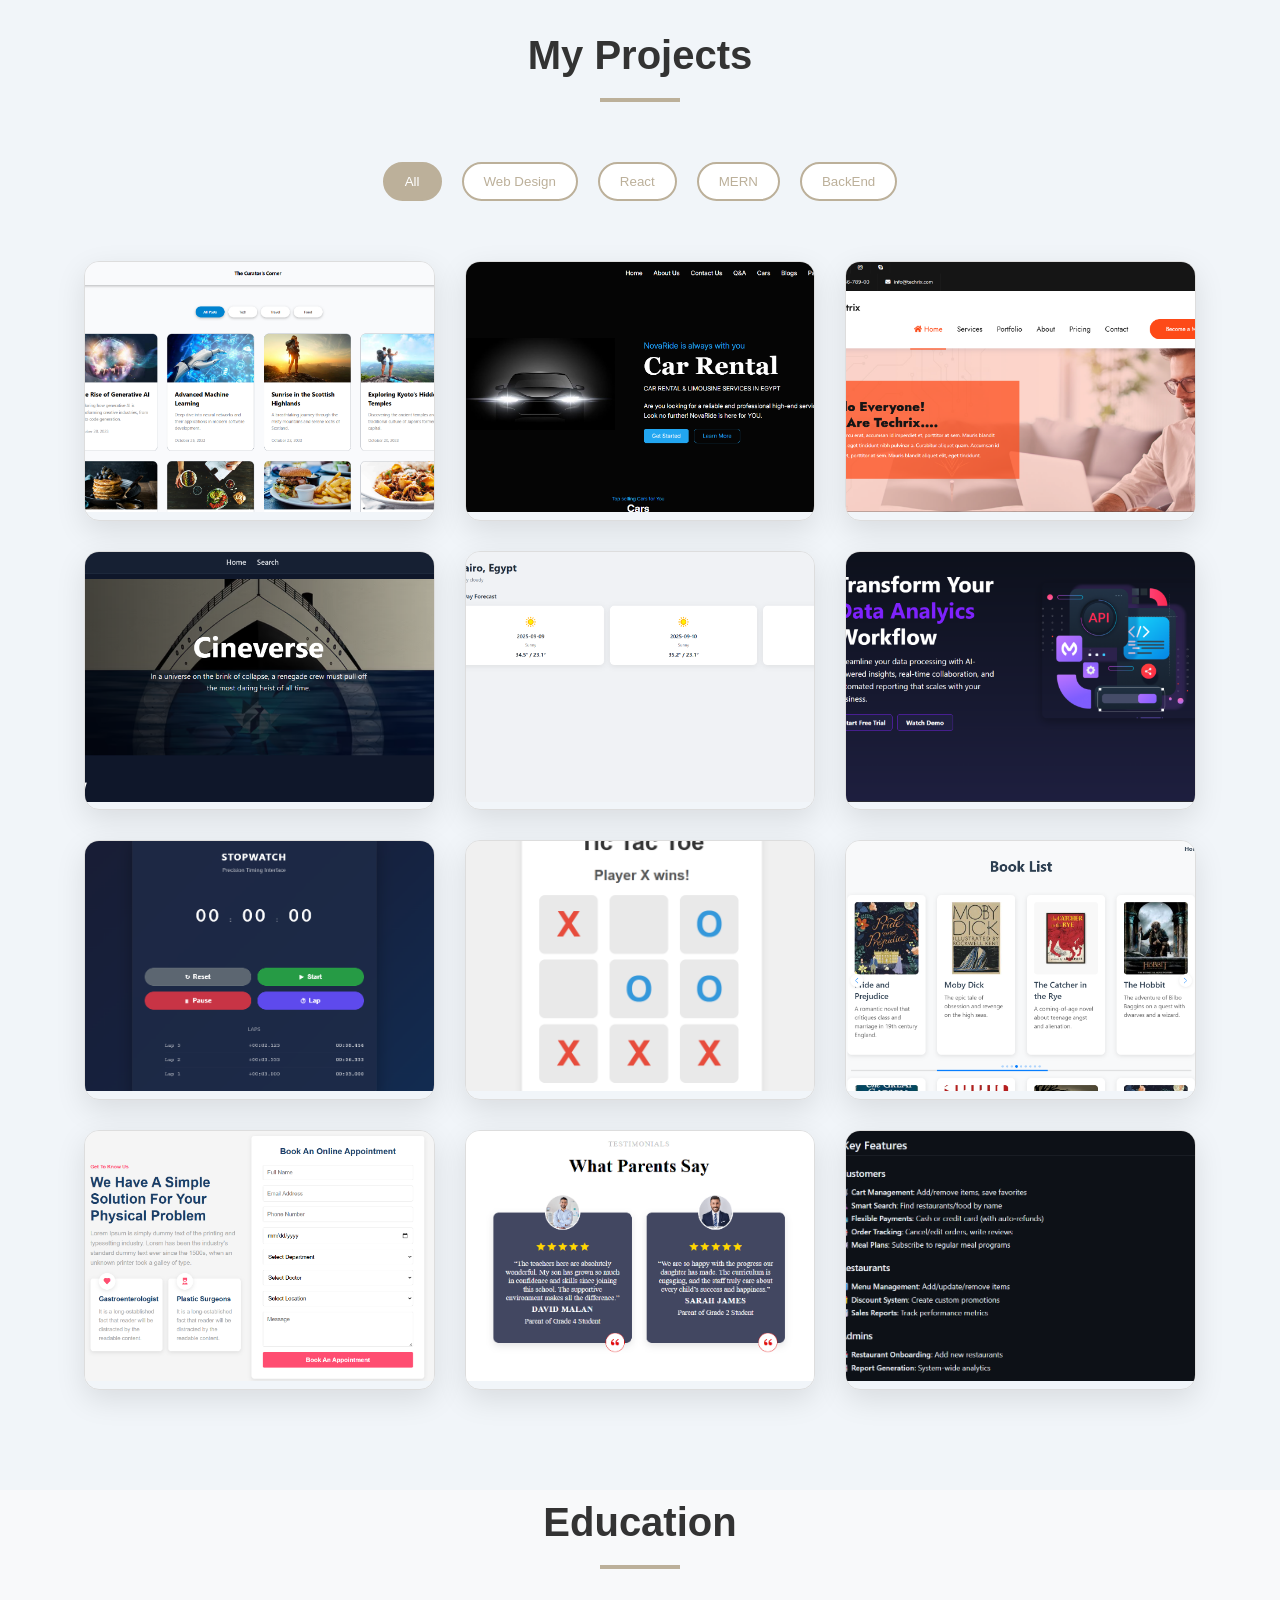
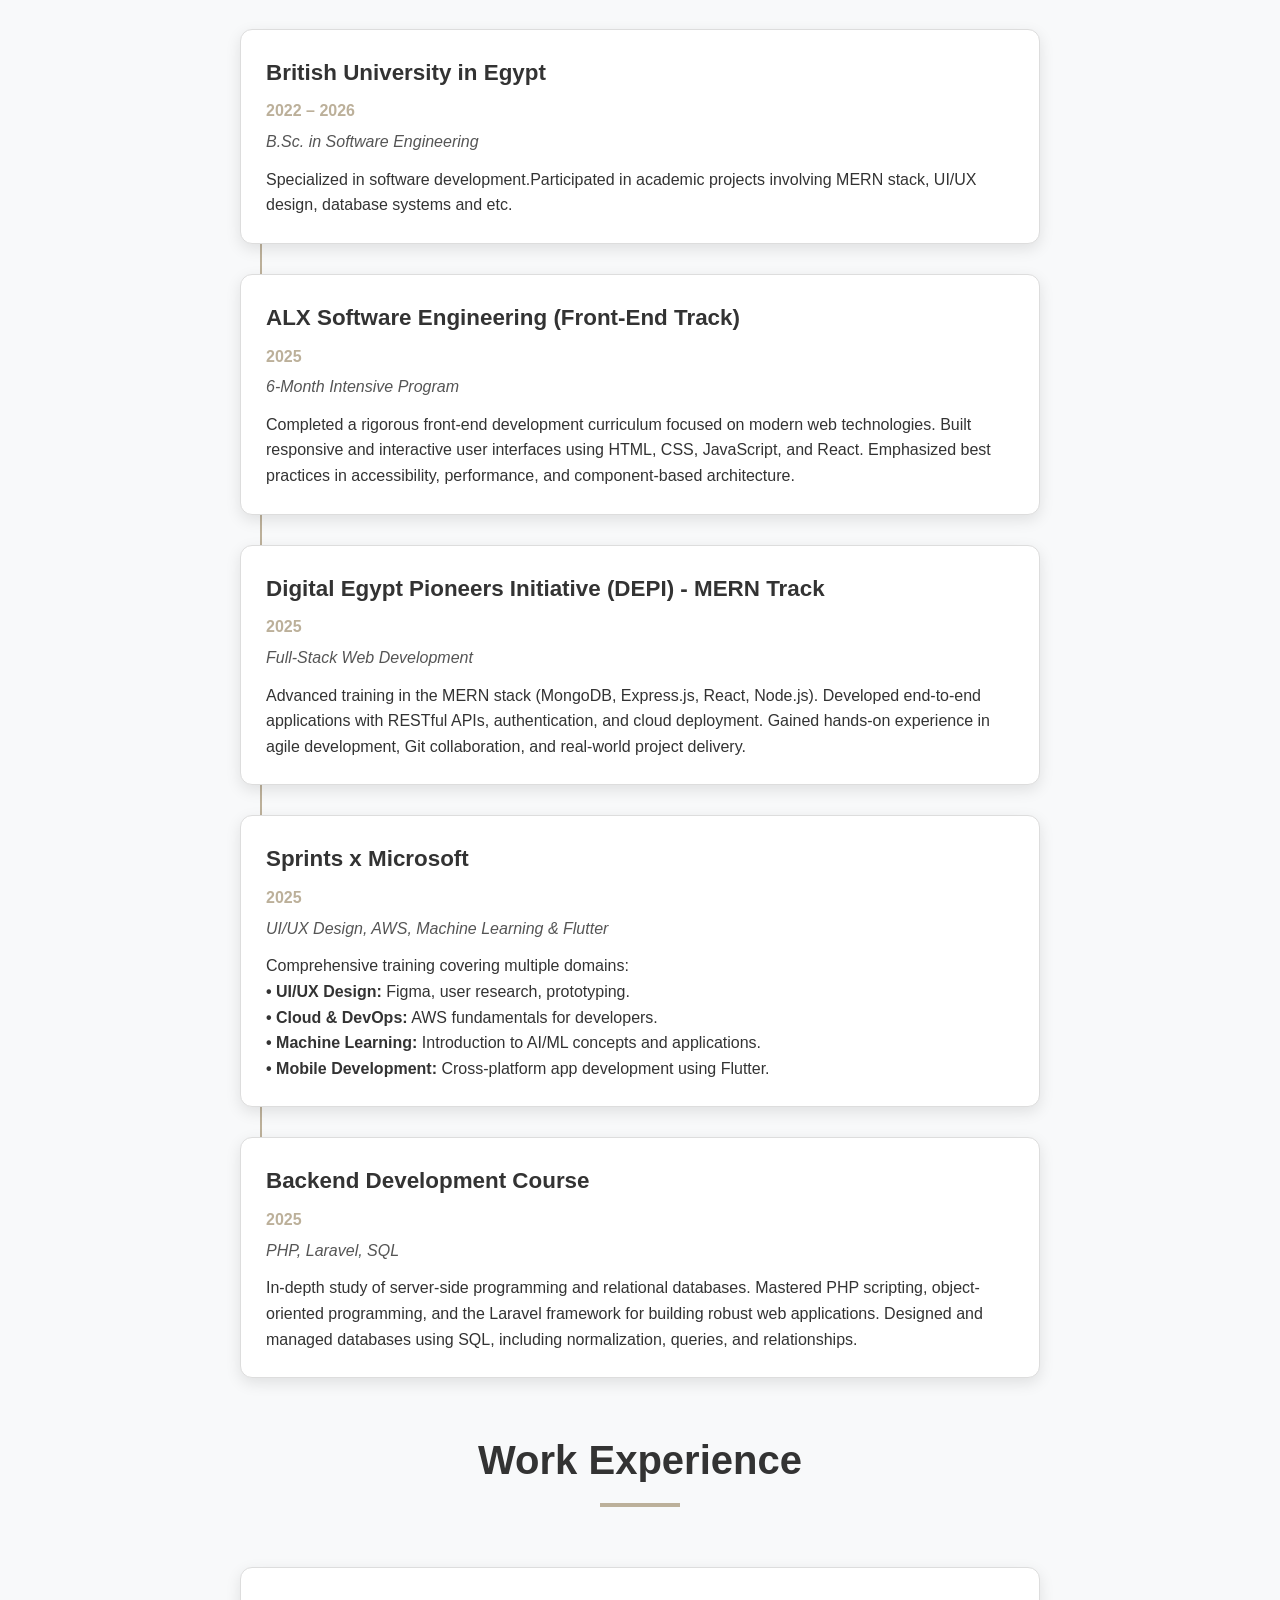
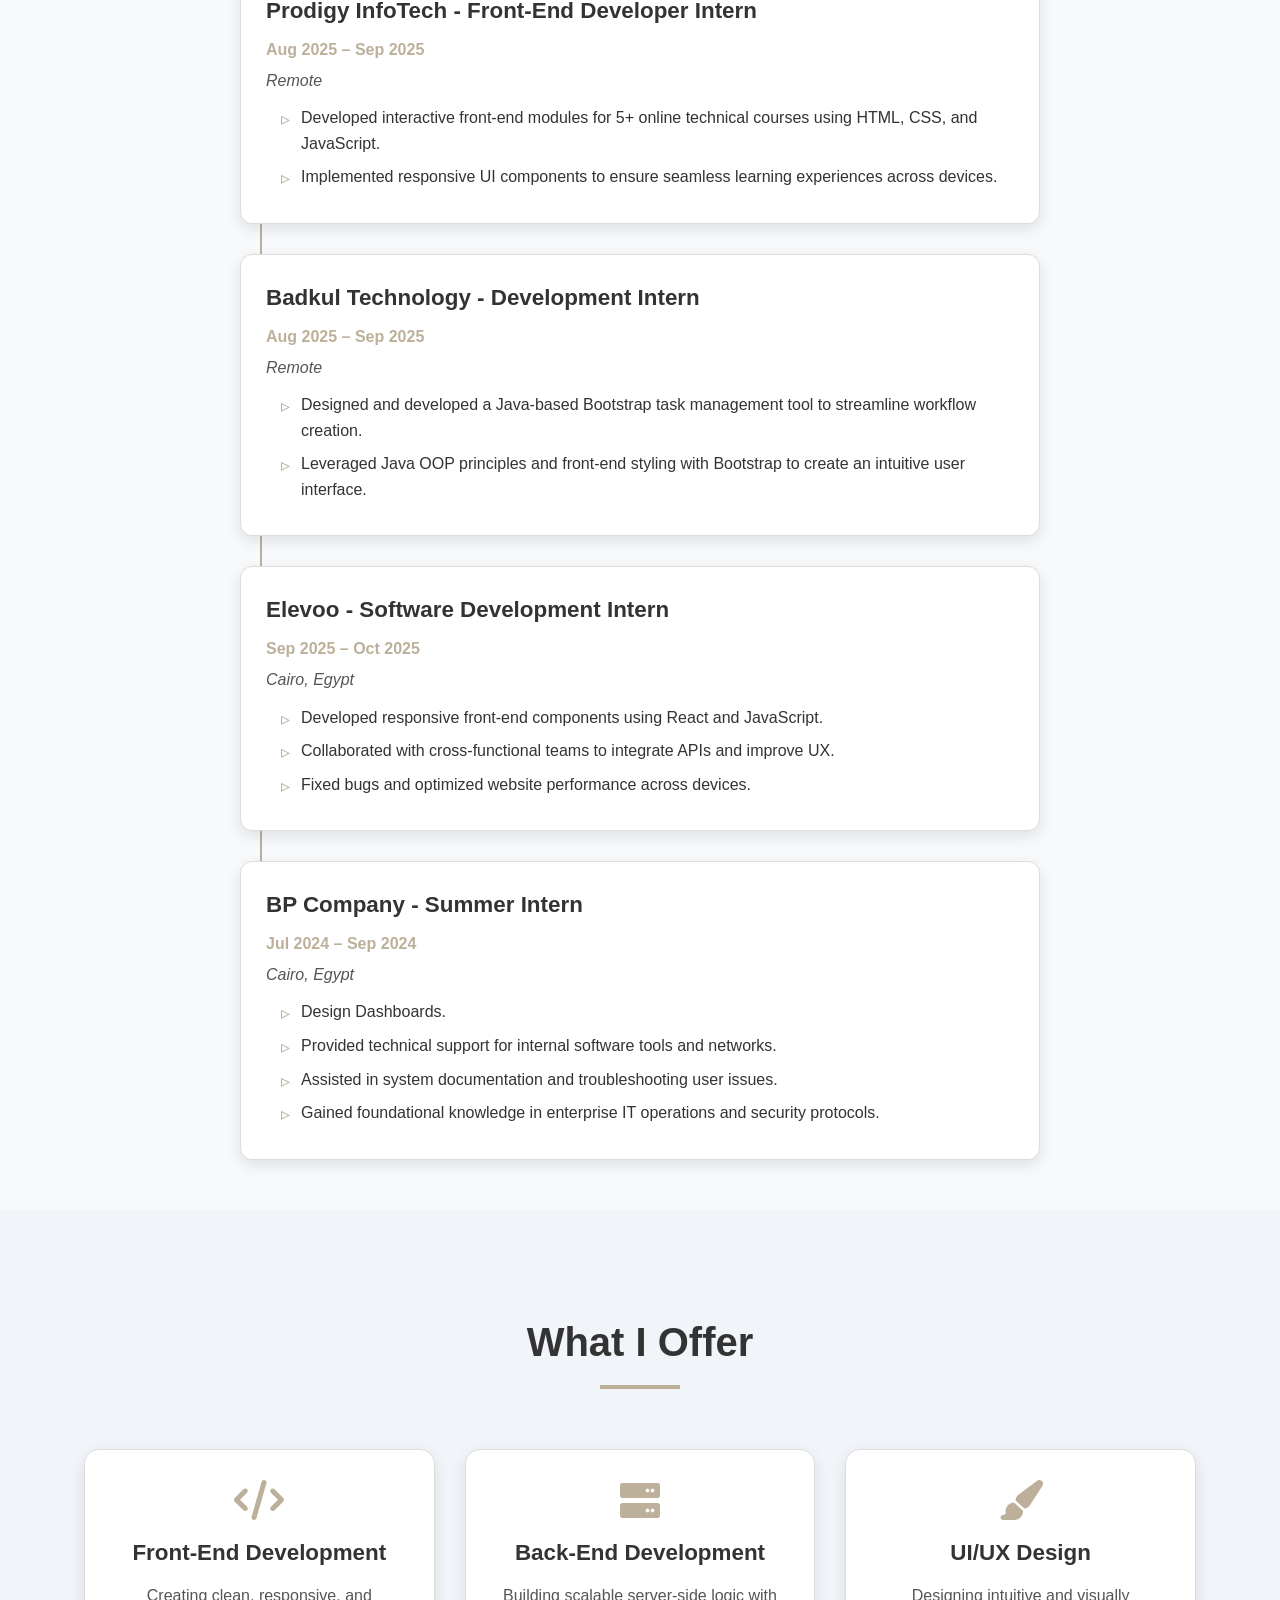
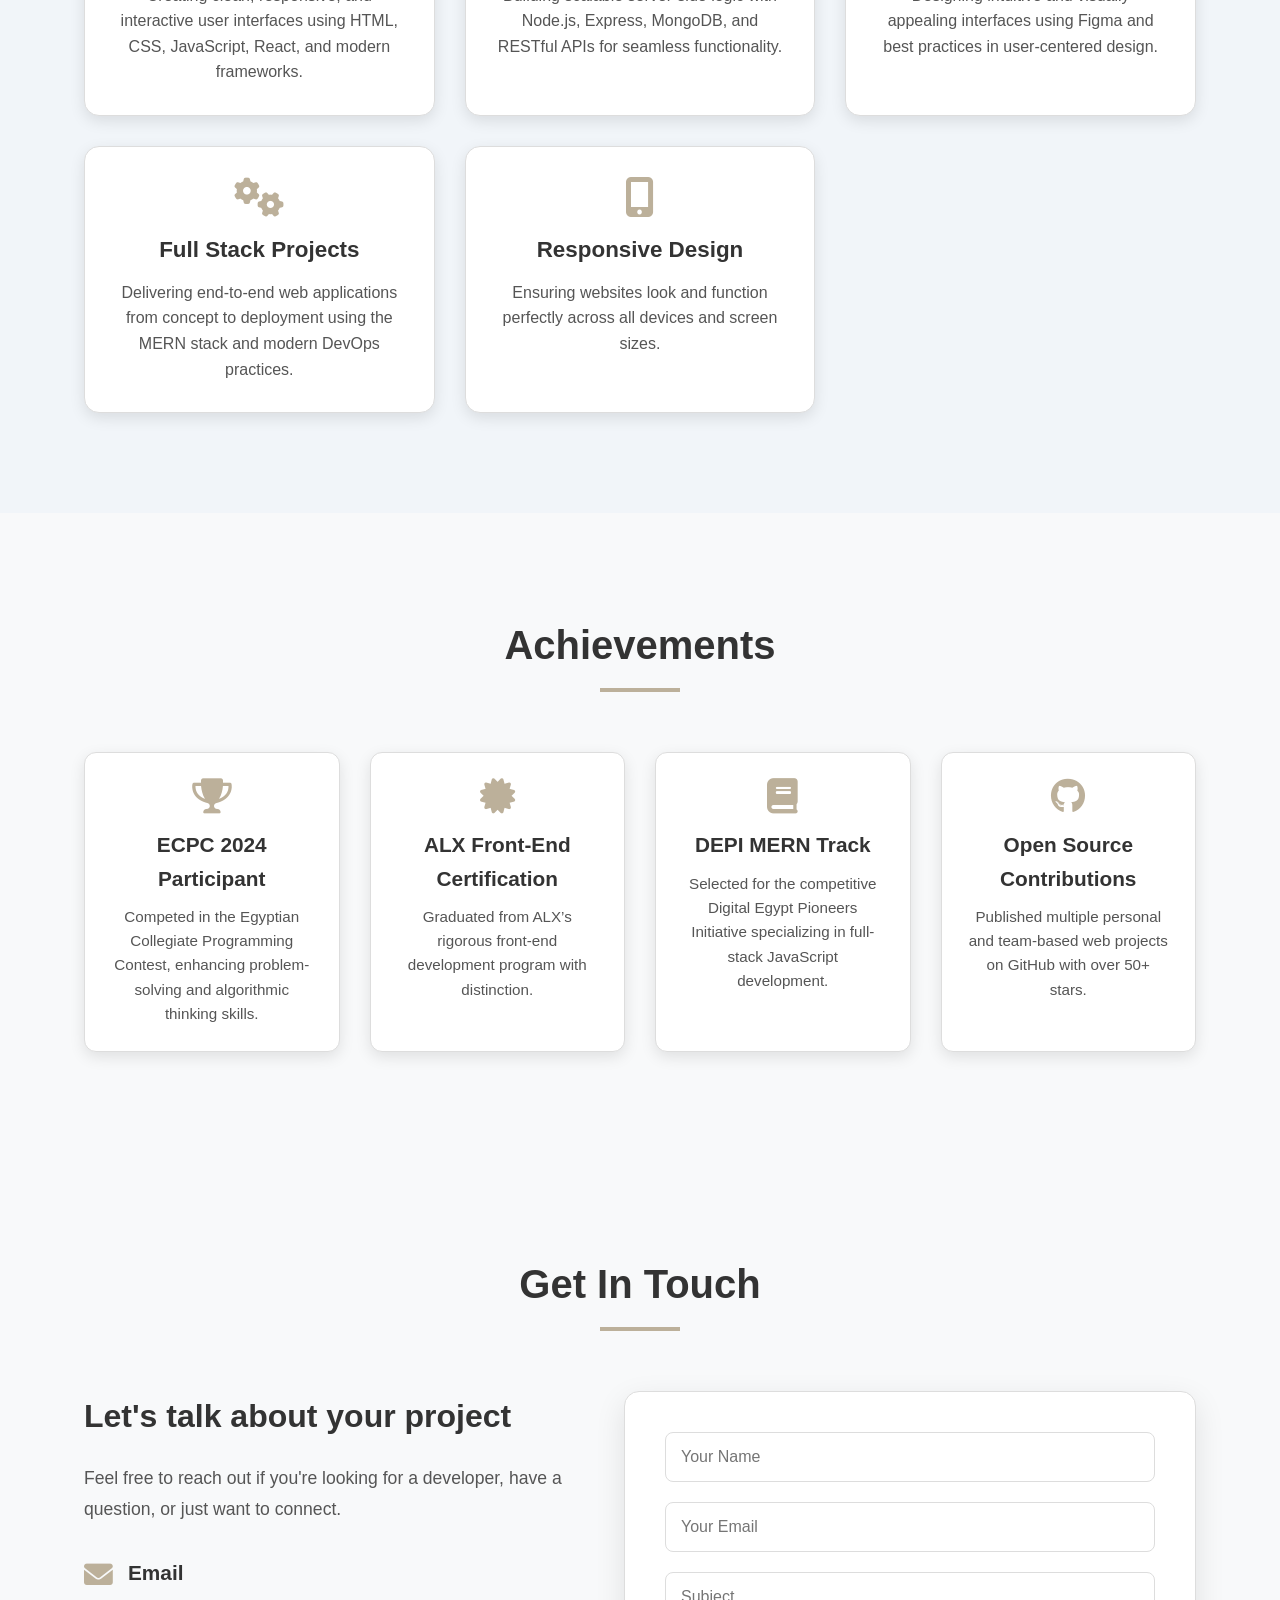
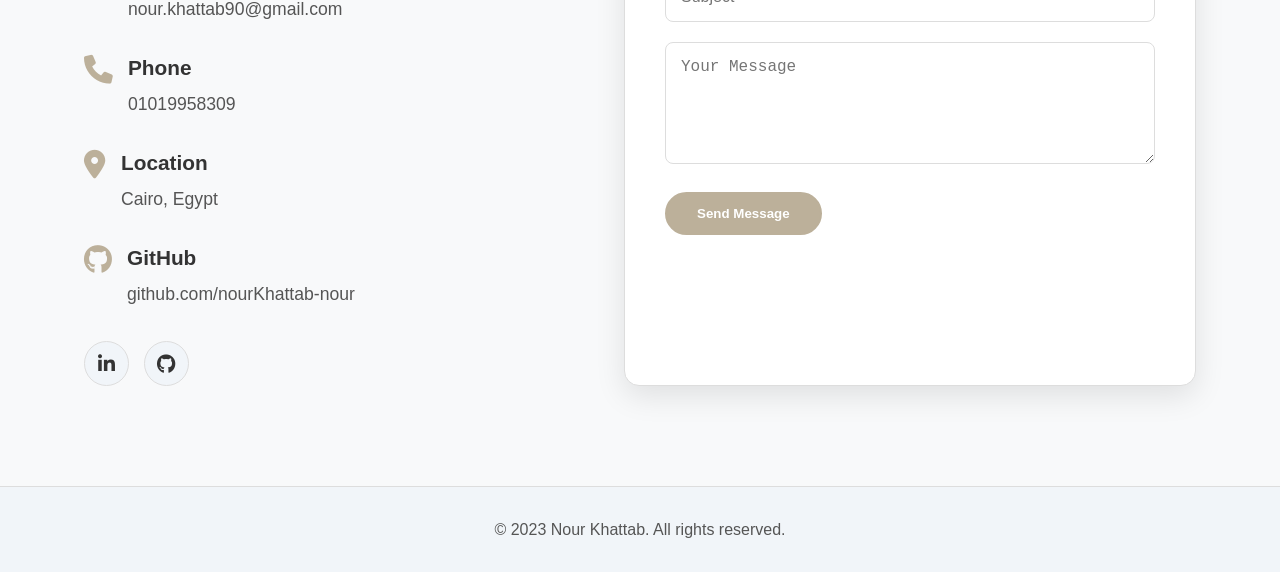
==== commit 6a3f941a: "Add sections" ====
--- a/portifilo/index.html
+++ b/portifilo/index.html
@@ -23,13 +23,19 @@
           <div class="logo">
             <h2>Nour Khattab</h2>
           </div>
-          <ul class="nav-links">
-            <li><a href="#home">Home</a></li>
-            <li><a href="#about">About</a></li>
-            <li><a href="#skills">Skills</a></li>
-            <li><a href="#projects">Projects</a></li>
-            <li><a href="#contact">Contact</a></li>
-          </ul>
+         <ul class="nav-links">
+  <li><a href="#home">Home</a></li>
+  <li><a href="#about">About</a></li>
+    <li><a href="#skills">Skills</a></li>
+      <li><a href="#projects">Projects</a></li>
+  <li><a href="#education">Education</a></li>
+  <li><a href="#work-experience">Experience</a></li>
+  <li><a href="#services">Services</a></li>
+
+  <li><a href="#achievements">Achievements</a></li>
+
+  <li><a href="#contact">Contact</a></li>
+</ul>
           <div class="burger">
             <div class="line1"></div>
             <div class="line2"></div>
@@ -55,7 +61,7 @@
           </div>
         </div>
         <div class="hero-image">
-          <img src="/assets/profileImage.jpg" alt="Profile Image" />
+          <img src="./assets/profileImage.jpg" alt="Profile Image" />
         </div>
       </div>
     </section>
@@ -195,7 +201,7 @@
         </div>
         <div class="projects-grid">
           <div class="project-item" data-category="react">
-            <img src="/assets/The Curator's Corner website.png" alt="Project 1" />
+            <img src="./assets/The Curator's Corner website.png" alt="Project 1" />
             <div class="project-overlay">
               <h3>The Curator's Corner website</h3>
               <p>HTML, CSS, JavaScript, React and Nodejs</p>
@@ -210,7 +216,7 @@
             </div>
           </div>
            <div class="project-item" data-category="mern">
-            <img src="/assets/Car rental website.png" alt="Project 1" />
+            <img src="./assets/Car rental website.png" alt="Project 1" />
             <div class="project-overlay">
               <h3>Car rental website</h3>
               <p>HTML, CSS, JavaScript, React and Nodejs</p>
@@ -225,7 +231,7 @@
             </div>
           </div>
           <div class="project-item" data-category="web">
-            <img src="/assets/It solutions website.png" alt="Project 1" />
+            <img src="./assets/It solutions website.png" alt="Project 1" />
             <div class="project-overlay">
               <h3>Techrix | it solution website</h3>
               <p>HTML, CSS, JavaScript, Bootstrap</p>
@@ -240,7 +246,7 @@
             </div>
           </div>
           <div class="project-item" data-category="web">
-            <img src="/assets/Cinema Website.png" alt="Project 2" />
+            <img src="./assets/Cinema Website.png" alt="Project 2" />
             <div class="project-overlay">
               <h3>Cinema Database Website</h3>
               <p>React, JavaScript,HTML, CSS, API</p>
@@ -255,7 +261,7 @@
             </div>
           </div>
           <div class="project-item" data-category="react">
-            <img src="/assets/Weather Website.png" alt="Project 3" />
+            <img src="./assets/Weather Website.png" alt="Project 3" />
             <div class="project-overlay">
               <h3>Weather Website</h3>
               <p>React, HTML, CSS, JavaScript, API</p>
@@ -270,7 +276,7 @@
             </div>
           </div>
           <div class="project-item" data-category="web">
-            <img src="/assets/TaskFlowImage Website.png" alt="Project 4" />
+            <img src="./assets/TaskFlowImage Website.png" alt="Project 4" />
             <div class="project-overlay">
               <h3>Tech Website</h3>
               <p>HTML, CSS, JavaScript</p>
@@ -285,7 +291,7 @@
             </div>
           </div>
           <div class="project-item" data-category="web">
-            <img src="/assets/StopWatch.png" alt="Project 5" />
+            <img src="./assets/StopWatch.png" alt="Project 5" />
             <div class="project-overlay">
               <h3>Stop Watch</h3>
               <p>HTML, CSS, JavaScript</p>
@@ -300,7 +306,7 @@
             </div>
           </div>
           <div class="project-item" data-category="web">
-            <img src="/assets/XO.png" alt="Project 6" />
+            <img src="./assets/XO.png" alt="Project 6" />
             <div class="project-overlay">
               <h3>XO Game</h3>
               <p>HTML, CSS, JavaScript</p>
@@ -315,7 +321,7 @@
             </div>
           </div>
           <div class="project-item" data-category="react">
-            <img src="/assets/Mini Book Store.png" alt="Project 6" />
+            <img src="./assets/Mini Book Store.png" alt="Project 6" />
             <div class="project-overlay">
               <h3>Mini Book Website</h3>
               <p>HTML, CSS, JavaScript, React,Swipe.js</p>
@@ -330,7 +336,7 @@
             </div>
           </div>
           <div class="project-item" data-category="web">
-            <img src="/assets/Contact Us.png" alt="Project 6" />
+            <img src="./assets/Contact Us.png" alt="Project 6" />
             <div class="project-overlay">
               <h3>Contact Us Page</h3>
               <p>HTML, CSS, JavaScript</p>
@@ -345,7 +351,7 @@
             </div>
           </div>
            <div class="project-item" data-category="web">
-            <img src="/assets/testimonials-section.png" alt="Project 6" />
+            <img src="./assets/testimonials-section.png" alt="Project 6" />
             <div class="project-overlay">
               <h3>testimonials-section</h3>
               <p>HTML, CSS</p>
@@ -360,7 +366,7 @@
             </div>
           </div>
           <div class="project-item" data-category="backend">
-            <img src="/assets/backend.png" alt="Project 6" />
+            <img src="./assets/backend.png" alt="Project 6" />
             <div class="project-overlay">
               <h3>testimonials-section</h3>
               <p>HTML, CSS</p>
@@ -374,6 +380,209 @@
         </div>
       </div>
     </section>
+
+    <!-- Education Section -->
+<!-- Education Section -->
+<section id="education" class="education">
+  <div class="container">
+    <h2 class="section-title">Education</h2>
+    <div class="timeline">
+      <!-- University Degree -->
+      <div class="timeline-item">
+        <h3>British University in Egypt</h3>
+        <p class="timeline-date">2022 – 2026</p>
+        <p class="timeline-subtitle">B.Sc. in Software Engineering</p>
+        <p>
+          Specialized in software development.Participated in academic projects involving MERN stack, UI/UX design, database systems and etc.
+        </p>
+      </div>
+
+      <!-- ALX Front-End Program -->
+      <div class="timeline-item">
+        <h3>ALX Software Engineering (Front-End Track)</h3>
+        <p class="timeline-date">2025</p>
+        <p class="timeline-subtitle">6-Month Intensive Program</p>
+        <p>
+          Completed a rigorous front-end development curriculum focused on modern web technologies.
+          Built responsive and interactive user interfaces using HTML, CSS, JavaScript, and React.
+          Emphasized best practices in accessibility, performance, and component-based architecture.
+        </p>
+      </div>
+
+      <!-- DEPI MERN Stack Program -->
+      <div class="timeline-item">
+        <h3>Digital Egypt Pioneers Initiative (DEPI) - MERN Track</h3>
+        <p class="timeline-date">2025</p>
+        <p class="timeline-subtitle">Full-Stack Web Development</p>
+        <p>
+          Advanced training in the MERN stack (MongoDB, Express.js, React, Node.js).
+          Developed end-to-end applications with RESTful APIs, authentication, and cloud deployment.
+          Gained hands-on experience in agile development, Git collaboration, and real-world project delivery.
+        </p>
+      </div>
+
+      <!-- Sprints x Microsoft (UI/UX & More) -->
+      <div class="timeline-item">
+        <h3>Sprints x Microsoft</h3>
+        <p class="timeline-date">2025</p>
+        <p class="timeline-subtitle">UI/UX Design, AWS, Machine Learning & Flutter</p>
+        <p>
+          Comprehensive training covering multiple domains:
+          <br><strong>• UI/UX Design:</strong> Figma, user research, prototyping.
+          <br><strong>• Cloud & DevOps:</strong> AWS fundamentals for developers.
+          <br><strong>• Machine Learning:</strong> Introduction to AI/ML concepts and applications.
+          <br><strong>• Mobile Development:</strong> Cross-platform app development using Flutter.
+        </p>
+      </div>
+
+      <!-- Backend Course -->
+      <div class="timeline-item">
+        <h3>Backend Development Course</h3>
+        <p class="timeline-date">2025</p>
+        <p class="timeline-subtitle">PHP, Laravel, SQL</p>
+        <p>
+          In-depth study of server-side programming and relational databases.
+          Mastered PHP scripting, object-oriented programming, and the Laravel framework for building robust web applications.
+          Designed and managed databases using SQL, including normalization, queries, and relationships.
+        </p>
+      </div>
+    </div>
+  </div>
+</section>
+
+<!-- Work Experience Section -->
+<!-- Work Experience Section -->
+<section id="work-experience" class="work-experience">
+  <div class="container">
+    <h2 class="section-title">Work Experience</h2>
+    <div class="timeline">
+      <!-- Prodigy InfoTech -->
+      <div class="timeline-item">
+        <h3>Prodigy InfoTech - Front-End Developer Intern</h3>
+        <p class="timeline-date">Aug 2025 – Sep 2025</p>
+        <p class="timeline-subtitle">Remote</p>
+        <ul class="timeline-list">
+          <li>Developed interactive front-end modules for 5+ online technical courses using HTML, CSS, and JavaScript.</li>
+          <li>Implemented responsive UI components to ensure seamless learning experiences across devices.</li>
+        </ul>
+      </div>
+
+      <!-- Badkul Technology -->
+      <div class="timeline-item">
+        <h3>Badkul Technology - Development Intern</h3>
+        <p class="timeline-date">Aug 2025 – Sep 2025</p>
+        <p class="timeline-subtitle">Remote</p>
+        <ul class="timeline-list">
+          <li>Designed and developed a Java-based Bootstrap task management tool to streamline workflow creation.</li>
+          <li>Leveraged Java OOP principles and front-end styling with Bootstrap to create an intuitive user interface.</li>
+        </ul>
+      </div>
+
+      <!-- Elevoo -->
+      <div class="timeline-item">
+        <h3>Elevoo - Software Development Intern</h3>
+        <p class="timeline-date">Sep 2025 – Oct 2025</p>
+        <p class="timeline-subtitle">Cairo, Egypt</p>
+        <ul class="timeline-list">
+          <li>Developed responsive front-end components using React and JavaScript.</li>
+          <li>Collaborated with cross-functional teams to integrate APIs and improve UX.</li>
+          <li>Fixed bugs and optimized website performance across devices.</li>
+        </ul>
+      </div>
+
+      <!-- BP Company -->
+      <div class="timeline-item">
+        <h3>BP Company - Summer Intern</h3>
+        <p class="timeline-date">Jul 2024 – Sep 2024</p>
+        <p class="timeline-subtitle">Cairo, Egypt</p>
+        <ul class="timeline-list">
+          <li>Design Dashboards.</li>
+          <li>Provided technical support for internal software tools and networks.</li>
+          <li>Assisted in system documentation and troubleshooting user issues.</li>
+          <li>Gained foundational knowledge in enterprise IT operations and security protocols.</li>
+        </ul>
+      </div>
+    </div>
+  </div>
+</section>
+
+<!-- Offered Services Section -->
+<section id="services" class="services">
+  <div class="container">
+    <h2 class="section-title">What I Offer</h2>
+    <div class="services-grid">
+      <div class="service-card">
+        <i class="fas fa-code"></i>
+        <h3>Front-End Development</h3>
+        <p>
+          Creating clean, responsive, and interactive user interfaces using HTML, CSS, JavaScript,
+          React, and modern frameworks.
+        </p>
+      </div>
+      <div class="service-card">
+        <i class="fas fa-server"></i>
+        <h3>Back-End Development</h3>
+        <p>
+          Building scalable server-side logic with Node.js, Express, MongoDB, and RESTful APIs
+          for seamless functionality.
+        </p>
+      </div>
+      <div class="service-card">
+        <i class="fas fa-paint-brush"></i>
+        <h3>UI/UX Design</h3>
+        <p>
+          Designing intuitive and visually appealing interfaces using Figma and best practices
+          in user-centered design.
+        </p>
+      </div>
+      <div class="service-card">
+        <i class="fas fa-cogs"></i>
+        <h3>Full Stack Projects</h3>
+        <p>
+          Delivering end-to-end web applications from concept to deployment using the MERN stack
+          and modern DevOps practices.
+        </p>
+      </div>
+      <div class="service-card">
+        <i class="fas fa-mobile-alt"></i>
+        <h3>Responsive Design</h3>
+        <p>
+          Ensuring websites look and function perfectly across all devices and screen sizes.
+        </p>
+      </div>
+    </div>
+  </div>
+</section>
+
+<!-- Achievements Section -->
+<section id="achievements" class="achievements">
+  <div class="container">
+    <h2 class="section-title">Achievements</h2>
+    <div class="achievements-grid">
+      <div class="achievement-item">
+        <i class="fas fa-trophy"></i>
+        <h3>ECPC 2024 Participant</h3>
+        <p>Competed in the Egyptian Collegiate Programming Contest, enhancing problem-solving and algorithmic thinking skills.</p>
+      </div>
+      <div class="achievement-item">
+        <i class="fas fa-certificate"></i>
+        <h3>ALX Front-End Certification</h3>
+        <p>Graduated from ALX’s rigorous front-end development program with distinction.</p>
+      </div>
+      <div class="achievement-item">
+        <i class="fas fa-book"></i>
+        <h3>DEPI MERN Track</h3>
+        <p>Selected for the competitive Digital Egypt Pioneers Initiative specializing in full-stack JavaScript development.</p>
+      </div>
+      <div class="achievement-item">
+        <i class="fab fa-github"></i>
+        <h3>Open Source Contributions</h3>
+        <p>Published multiple personal and team-based web projects on GitHub with over 50+ stars.</p>
+      </div>
+    </div>
+  </div>
+</section>
+
 
     <!-- Contact Section -->
     <!-- Contact Section -->
@@ -429,26 +638,25 @@
 
       <!-- Contact Form (Formspree Integrated) -->
       <div class="contact-form">
-        <form id="contactForm" action="https://formspree.io/f/xeoldnzl" method="POST">
-          <div class="form-group">
-            <input type="text" name="name" placeholder="Your Name" required />
-          </div>
-          <div class="form-group">
-            <input type="email" name="email" placeholder="Your Email" required />
-          </div>
-          <div class="form-group">
-            <input type="text" name="subject" placeholder="Subject" required />
-          </div>
-          <div class="form-group">
-            <textarea name="message" rows="5" placeholder="Your Message" required></textarea>
-          </div>
-          <button type="submit" class="btn-primary">Send Message</button>
-        </form>
-
-        <!-- Success message -->
-        <p id="formStatus" style="margin-top:15px; color:green; display:none;">
-          ✅ Message Sent Successfully!
-        </p>
+       <form id="contactForm" action="https://formspree.io/f/xeoldnzl" method="POST">
+  <div class="form-group">
+    <input type="text" name="name" placeholder="Your Name" required />
+  </div>
+  <div class="form-group">
+    <input type="email" name="email" placeholder="Your Email" required />
+  </div>
+  <div class="form-group">
+    <input type="text" name="subject" placeholder="Subject" required />
+  </div>
+  <div class="form-group">
+    <textarea name="message" rows="5" placeholder="Your Message" required></textarea>
+  </div>
+  <button type="submit" class="btn-primary">Send Message</button>
+</form>
+
+<p id="formStatus" style="margin-top:15px; color:green; display:none;">
+  ✅ Message Sent Successfully!
+</p>
       </div>
 
     </div>
--- a/portifilo/styles.css
+++ b/portifilo/styles.css
@@ -444,11 +444,11 @@
   color: black;
 }
 
-.skill-card .fab{
-color: black;
-}
-.skill-card .fas{
-color: black;
+.skill-card .fab {
+  color: black;
+}
+.skill-card .fas {
+  color: black;
 }
 /* Progress bars for all skills */
 .progress-bar {
@@ -583,6 +583,252 @@
   margin-right: 5px;
 }
 
+/* === Education & Work Experience Timeline === */
+.timeline {
+  position: relative;
+  max-width: 800px;
+  margin: 50px auto;
+}
+
+.timeline::before {
+  content: '';
+  position: absolute;
+  left: 20px;
+  top: 0;
+  bottom: 0;
+  width: 2px;
+  background-color: var(--primary-color);
+}
+
+.timeline-item {
+  background-color: var(--card-bg);
+  padding: 25px;
+  border-radius: 12px;
+  box-shadow: var(--shadow-sm);
+  margin-bottom: 30px;
+  position: relative;
+  border: 1px solid var(--border-color);
+  transition: transform 0.3s ease;
+}
+
+.timeline-item:hover {
+  transform: translateY(-5px);
+}
+
+.timeline-item h3 {
+  color: var(--text-color);
+  font-size: 1.4rem;
+  margin-bottom: 8px;
+}
+
+.timeline-date {
+  color: var(--primary-color);
+  font-weight: 600;
+  font-size: 1rem;
+  margin-bottom: 5px;
+}
+
+.timeline-subtitle {
+  color: var(--text-secondary);
+  font-style: italic;
+  margin-bottom: 12px;
+}
+
+.timeline-list {
+  list-style: none;
+  padding-left: 15px;
+}
+
+.timeline-list li {
+  margin-bottom: 8px;
+  position: relative;
+  padding-left: 20px;
+}
+
+.timeline-list li::before {
+  content: '▹';
+  color: var(--primary-color);
+  position: absolute;
+  left: 0;
+  font-size: 1.1rem;
+}
+
+/* Only show timeline line on large screens */
+@media (max-width: 768px) {
+  .timeline::before {
+    display: none;
+  }
+
+  .timeline-item {
+    margin-left: 0 !important;
+  }
+}
+
+/* === Services Section === */
+.services {
+  padding: 100px 0;
+  background-color: var(--section-bg);
+}
+
+.services-grid {
+  display: grid;
+  grid-template-columns: repeat(auto-fill, minmax(280px, 1fr));
+  gap: 30px;
+  margin-top: 50px;
+}
+
+.service-card {
+  background-color: var(--card-bg);
+  padding: 30px;
+  border-radius: 15px;
+  text-align: center;
+  box-shadow: var(--shadow-sm);
+  border: 1px solid var(--border-color);
+  transition: all 0.3s ease;
+}
+
+.service-card:hover {
+  transform: translateY(-10px);
+  box-shadow: var(--shadow);
+}
+
+.service-card i {
+  font-size: 2.5rem;
+  color: var(--primary-color);
+  margin-bottom: 15px;
+}
+
+.service-card h3 {
+  font-size: 1.4rem;
+  margin-bottom: 12px;
+  color: var(--text-color);
+}
+
+.service-card p {
+  color: var(--text-secondary);
+  line-height: 1.6;
+}
+
+/* === Achievements Section === */
+.achievements {
+  padding: 100px 0;
+}
+
+.achievements-grid {
+  display: grid;
+  grid-template-columns: repeat(auto-fill, minmax(250px, 1fr));
+  gap: 30px;
+  margin-top: 50px;
+}
+
+.achievement-item {
+  background-color: var(--card-bg);
+  padding: 25px;
+  border-radius: 12px;
+  text-align: center;
+  box-shadow: var(--shadow-sm);
+  border: 1px solid var(--border-color);
+}
+
+.achievement-item i {
+  font-size: 2.2rem;
+  color: var(--primary-color);
+  margin-bottom: 15px;
+}
+
+.achievement-item h3 {
+  font-size: 1.3rem;
+  margin-bottom: 10px;
+  color: var(--text-color);
+}
+
+.achievement-item p {
+  color: var(--text-secondary);
+  font-size: 0.95rem;
+  line-height: 1.6;
+}
+
+/* === Testimonials Section === */
+.testimonials {
+  padding: 100px 0;
+  background-color: var(--section-bg);
+}
+
+.testimonials-grid {
+  display: grid;
+  grid-template-columns: repeat(auto-fill, minmax(300px, 1fr));
+  gap: 30px;
+  margin-top: 50px;
+}
+
+.testimonial-card {
+  background-color: var(--card-bg);
+  padding: 30px;
+  border-radius: 15px;
+  box-shadow: var(--shadow-sm);
+  border: 1px solid var(--border-color);
+  transition: all 0.3s ease;
+}
+
+.testimonial-card:hover {
+  transform: translateY(-10px);
+}
+
+.testimonial-quote {
+  position: relative;
+  margin-bottom: 20px;
+}
+
+.testimonial-quote i {
+  color: var(--primary-color);
+  font-size: 1.5rem;
+  margin-bottom: 10px;
+}
+
+.testimonial-quote p {
+  color: var(--text-secondary);
+  line-height: 1.7;
+  font-style: italic;
+}
+
+.testimonial-author {
+  display: flex;
+  align-items: center;
+}
+
+.testimonial-author img {
+  width: 50px;
+  height: 50px;
+  border-radius: 50%;
+  object-fit: cover;
+  margin-right: 15px;
+  border: 2px solid var(--primary-color);
+}
+
+.testimonial-author h4 {
+  font-size: 1.1rem;
+  color: var(--text-color);
+  margin-bottom: 5px;
+}
+
+.testimonial-author p {
+  color: var(--primary-color);
+  font-size: 0.9rem;
+  margin: 0;
+}
+
+/* Responsive Adjustments */
+@media (max-width: 768px) {
+  .timeline::before {
+    display: none;
+  }
+
+  .services-grid,
+  .achievements-grid,
+  .testimonials-grid {
+    grid-template-columns: 1fr;
+  }
+}
 /* Contact Section */
 .contact {
   padding: 100px 0;
@@ -856,6 +1102,10 @@
     height: 40px;
     font-size: 1rem;
   }
+
+
+
+
 }
 
 @media (max-width: 576px) {
@@ -879,4 +1129,60 @@
   .filter-btn {
     margin: 5px 0;
   }
-}+}
+
+/* iPhone 12 Pro specific adjustments */
+@media only screen and (max-width: 390px) and (max-height: 844px) and (-webkit-device-pixel-ratio: 3) {
+  .hero {
+    flex-direction: column;
+    padding-top: 120px;
+  }
+  
+  .container-hero {
+    flex-direction: column;
+  }
+  
+  .hero-content {
+    order: 1;
+    text-align: center;
+    margin-top: 20px;
+    margin-bottom: 40px;
+  }
+  
+  .hero-image {
+    order: 2;
+    margin-top: 0;
+  }
+  
+  .cta-buttons {
+    flex-direction: column;
+    align-items: center;
+  }
+  
+  .btn-secondary {
+    margin-left: 0;
+    margin-top: 15px;
+  }
+}
+
+/* For slightly wider mobile screens that might still need this adjustment */
+@media (max-width: 400px) {
+  .hero {
+    flex-direction: column;
+  }
+  
+  .container-hero {
+    flex-direction: column;
+  }
+  
+  .hero-content {
+    order: 1;
+    text-align: center;
+    margin-top: 20px;
+    margin-bottom: 40px;
+  }
+  
+  .hero-image {
+    order: 2;
+  }
+}
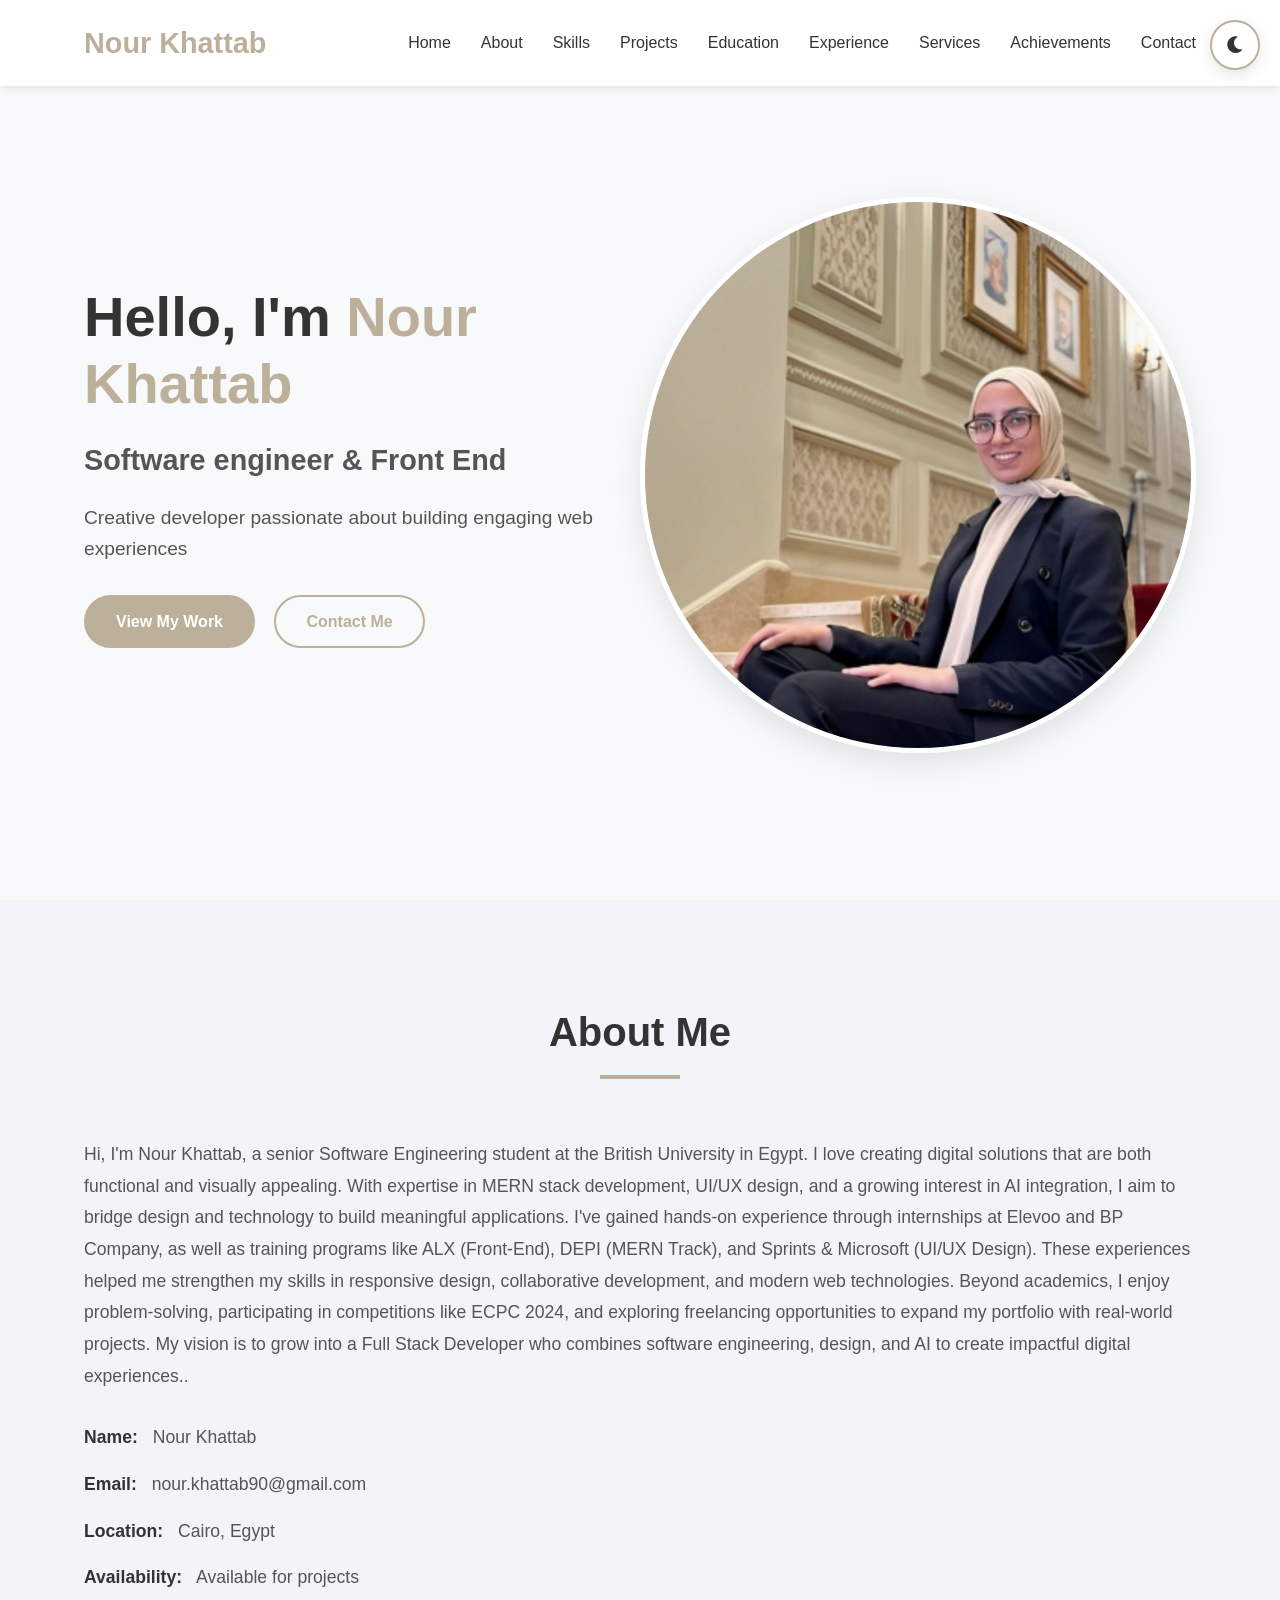
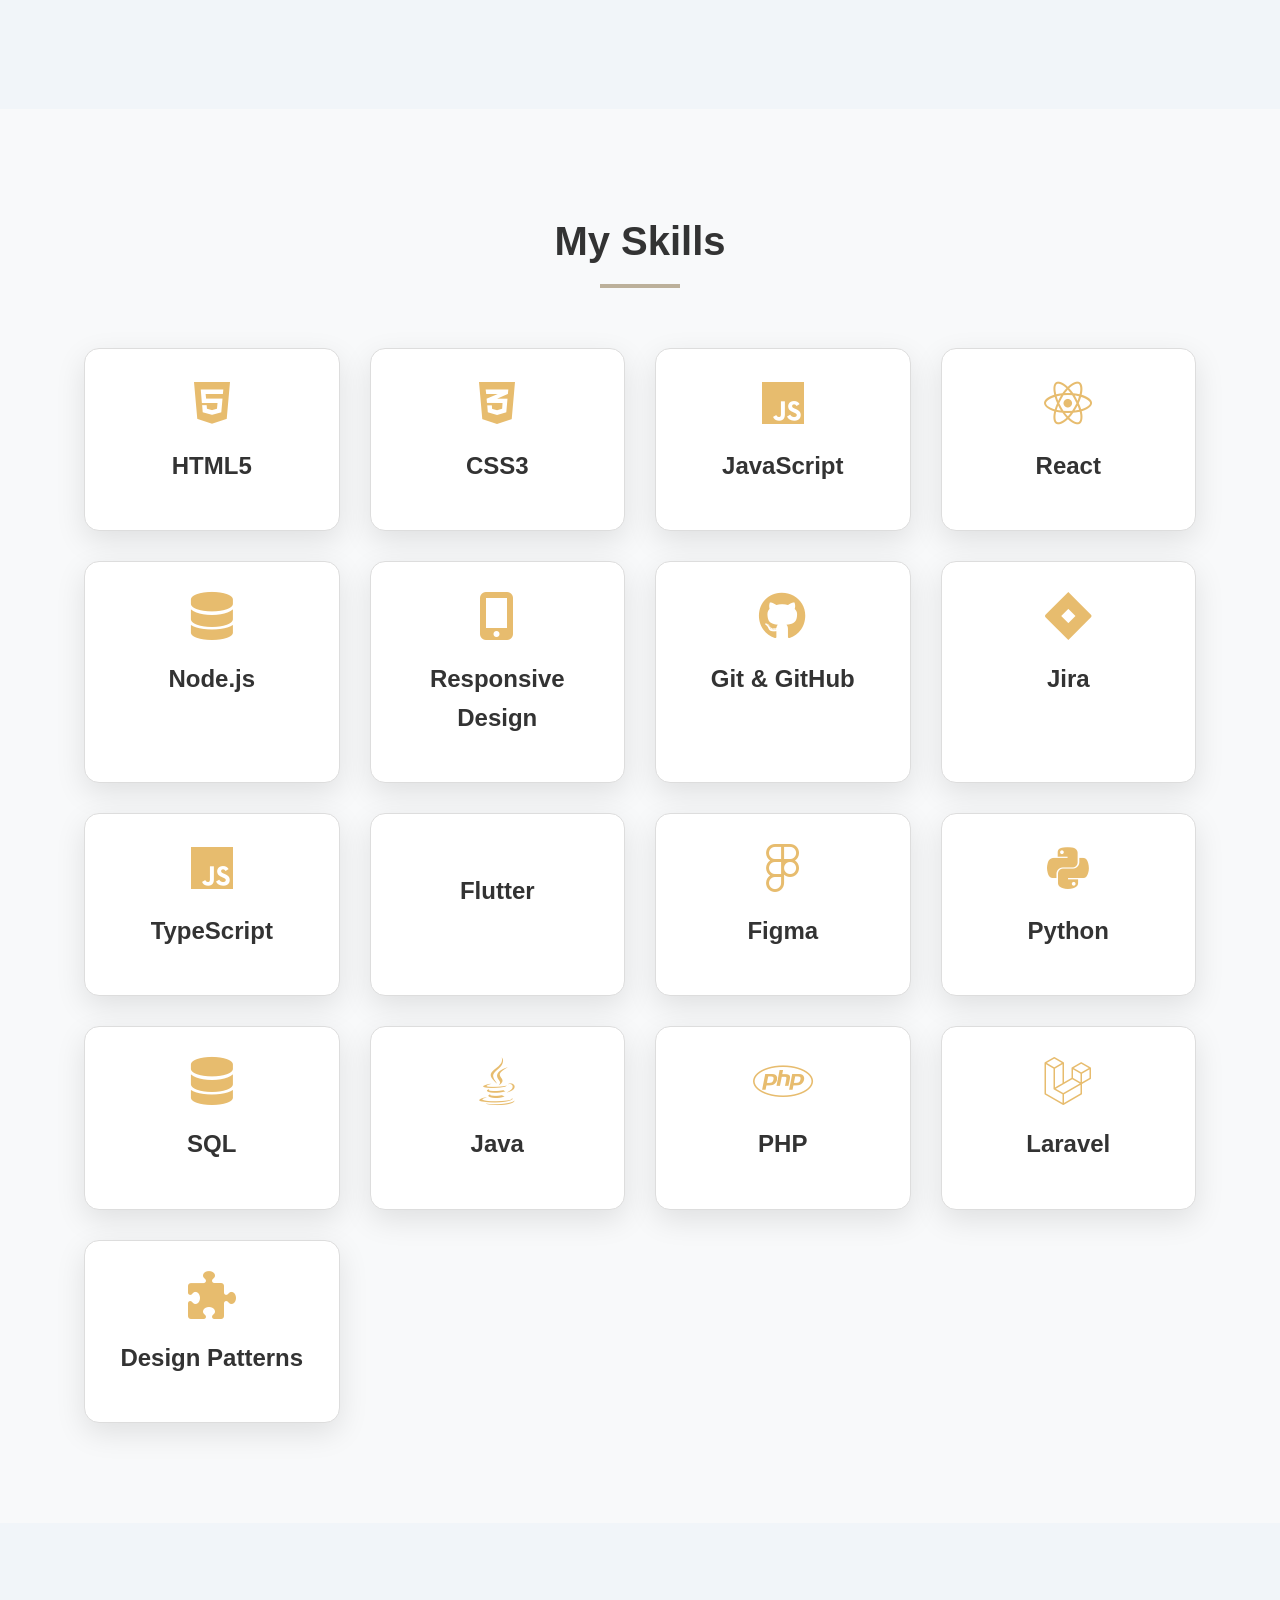
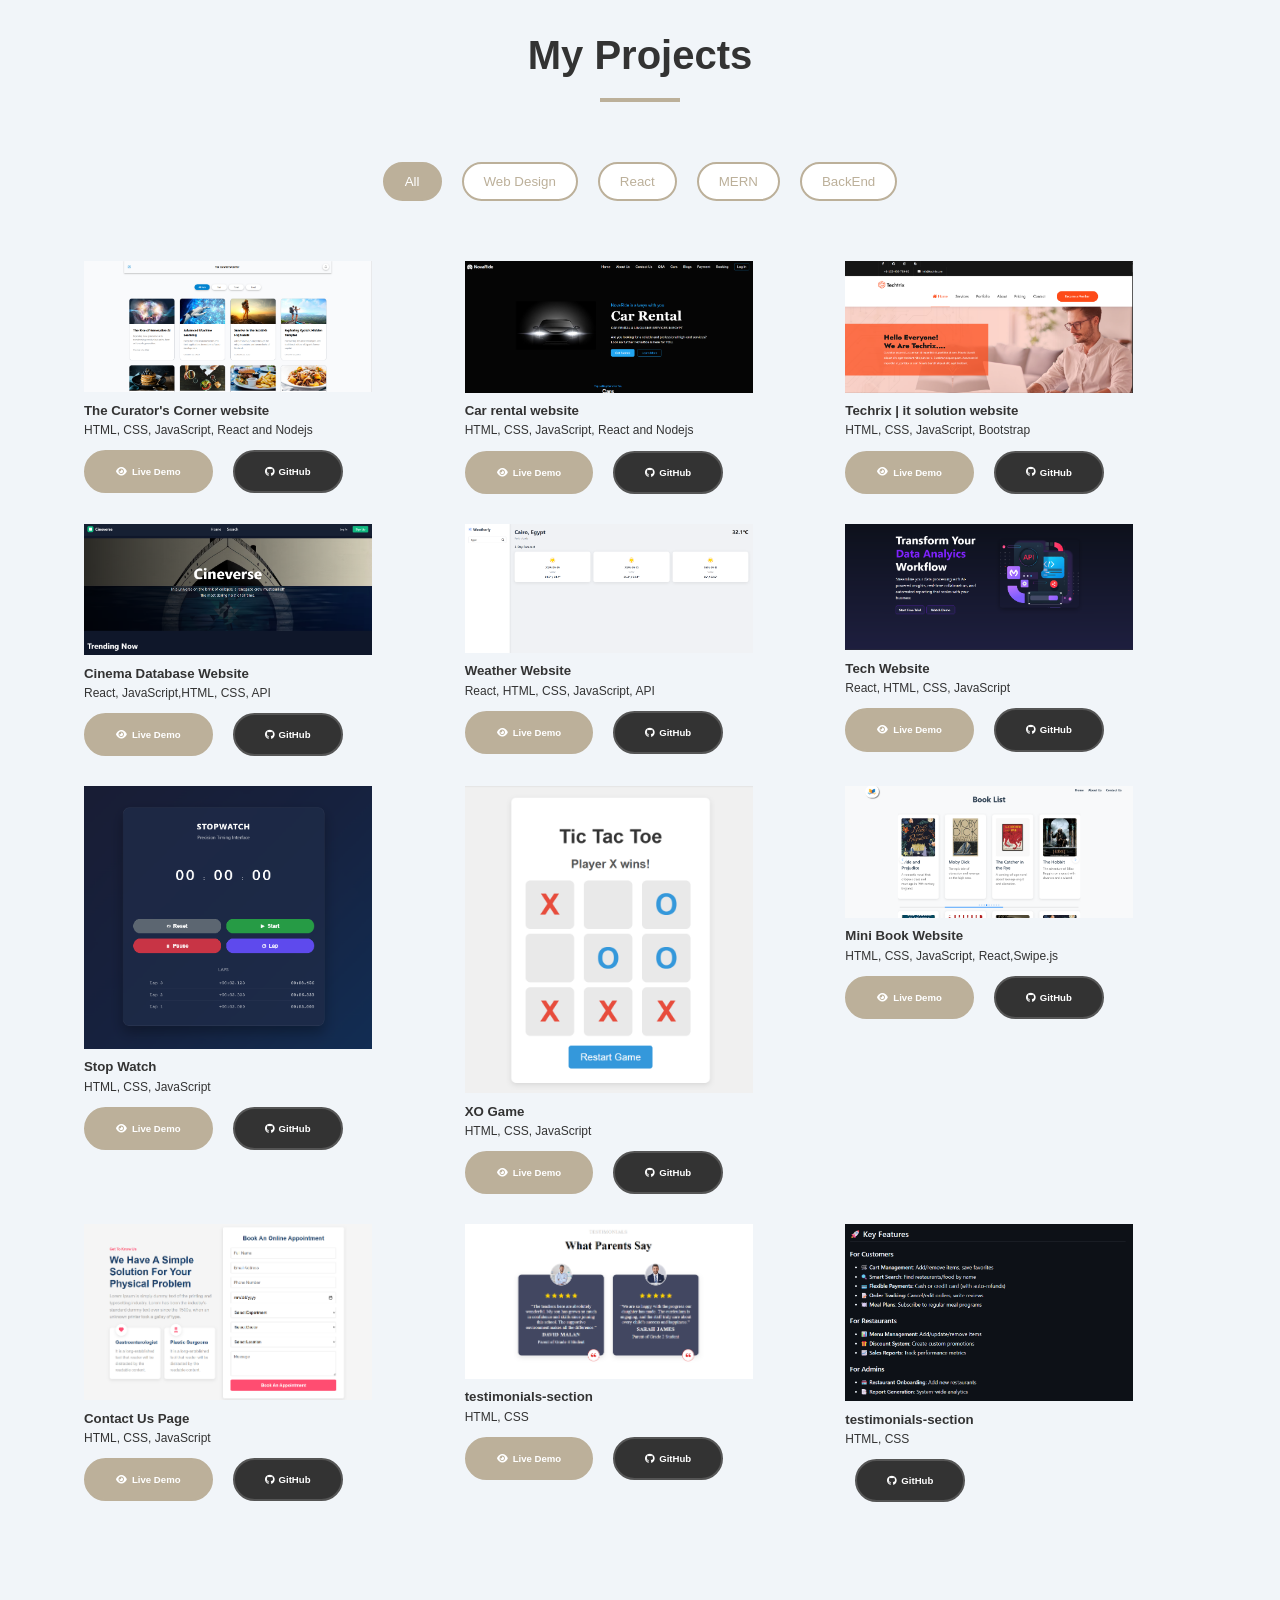
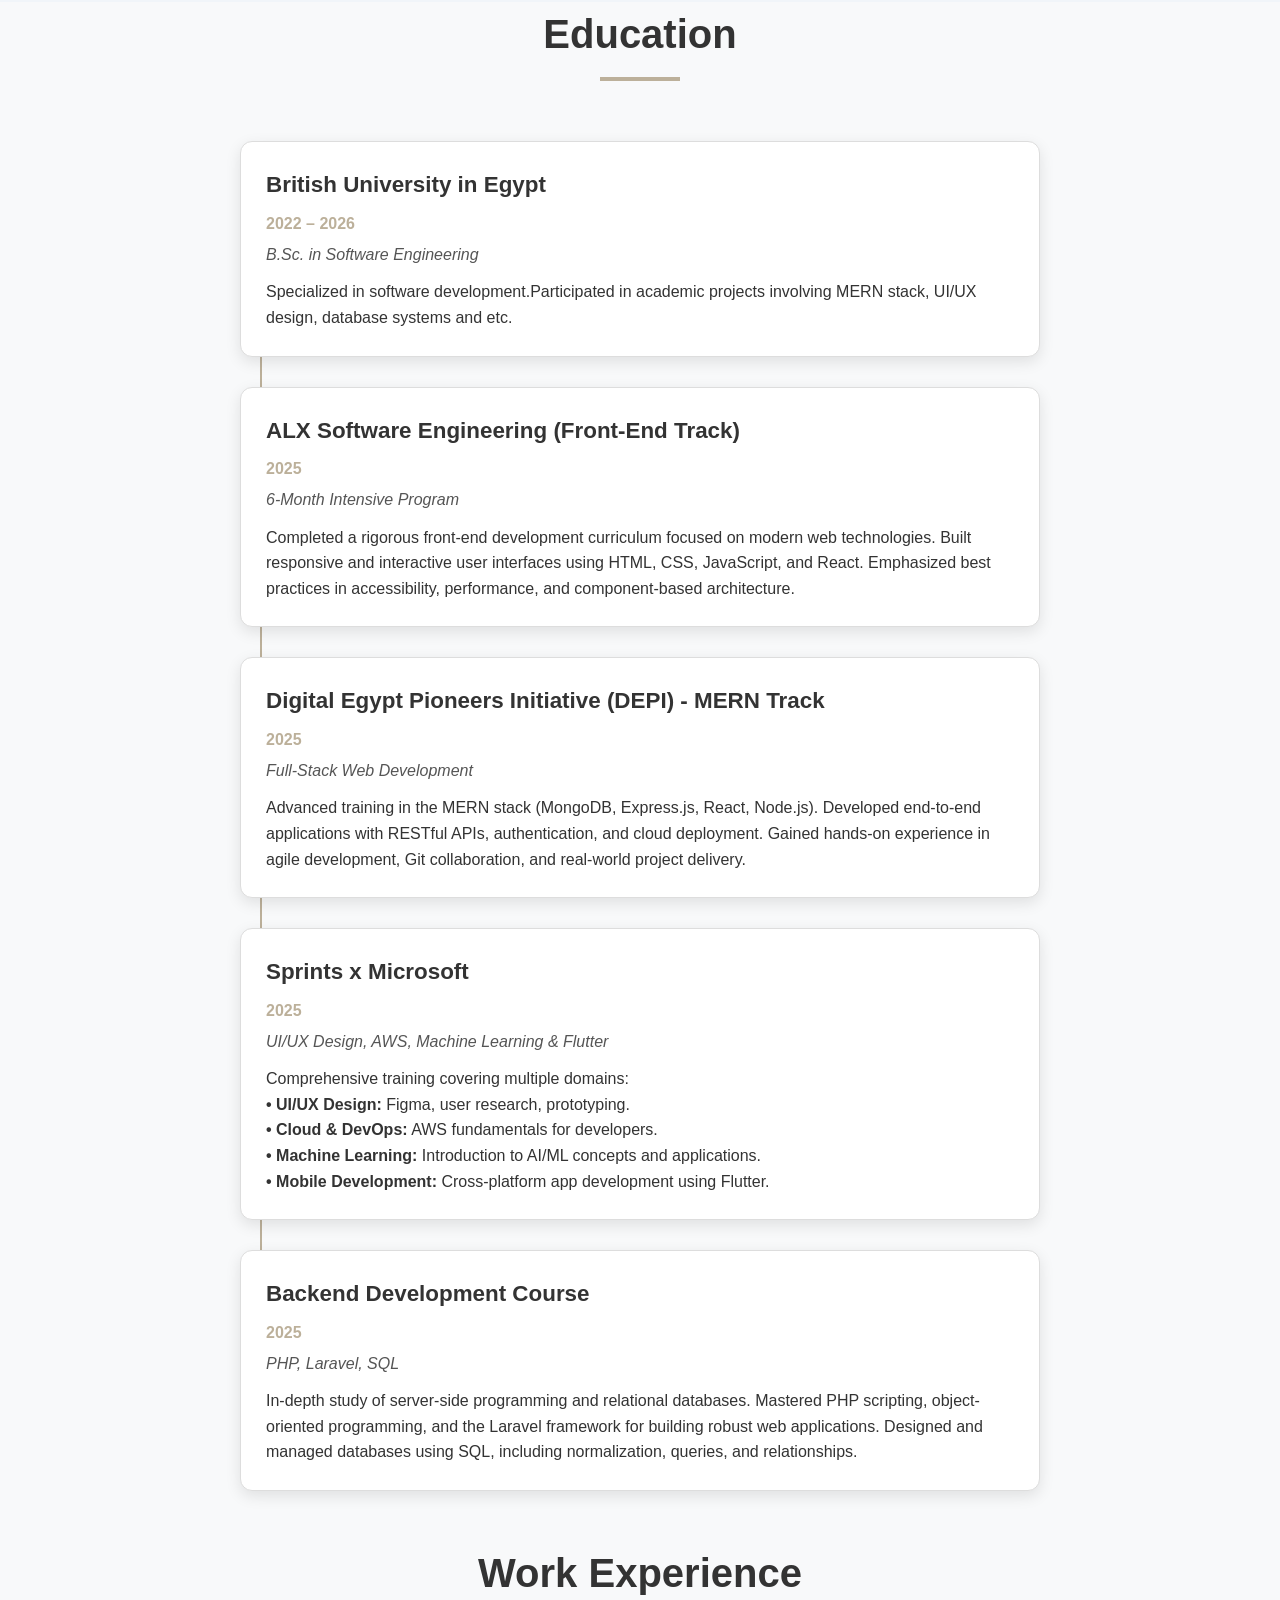
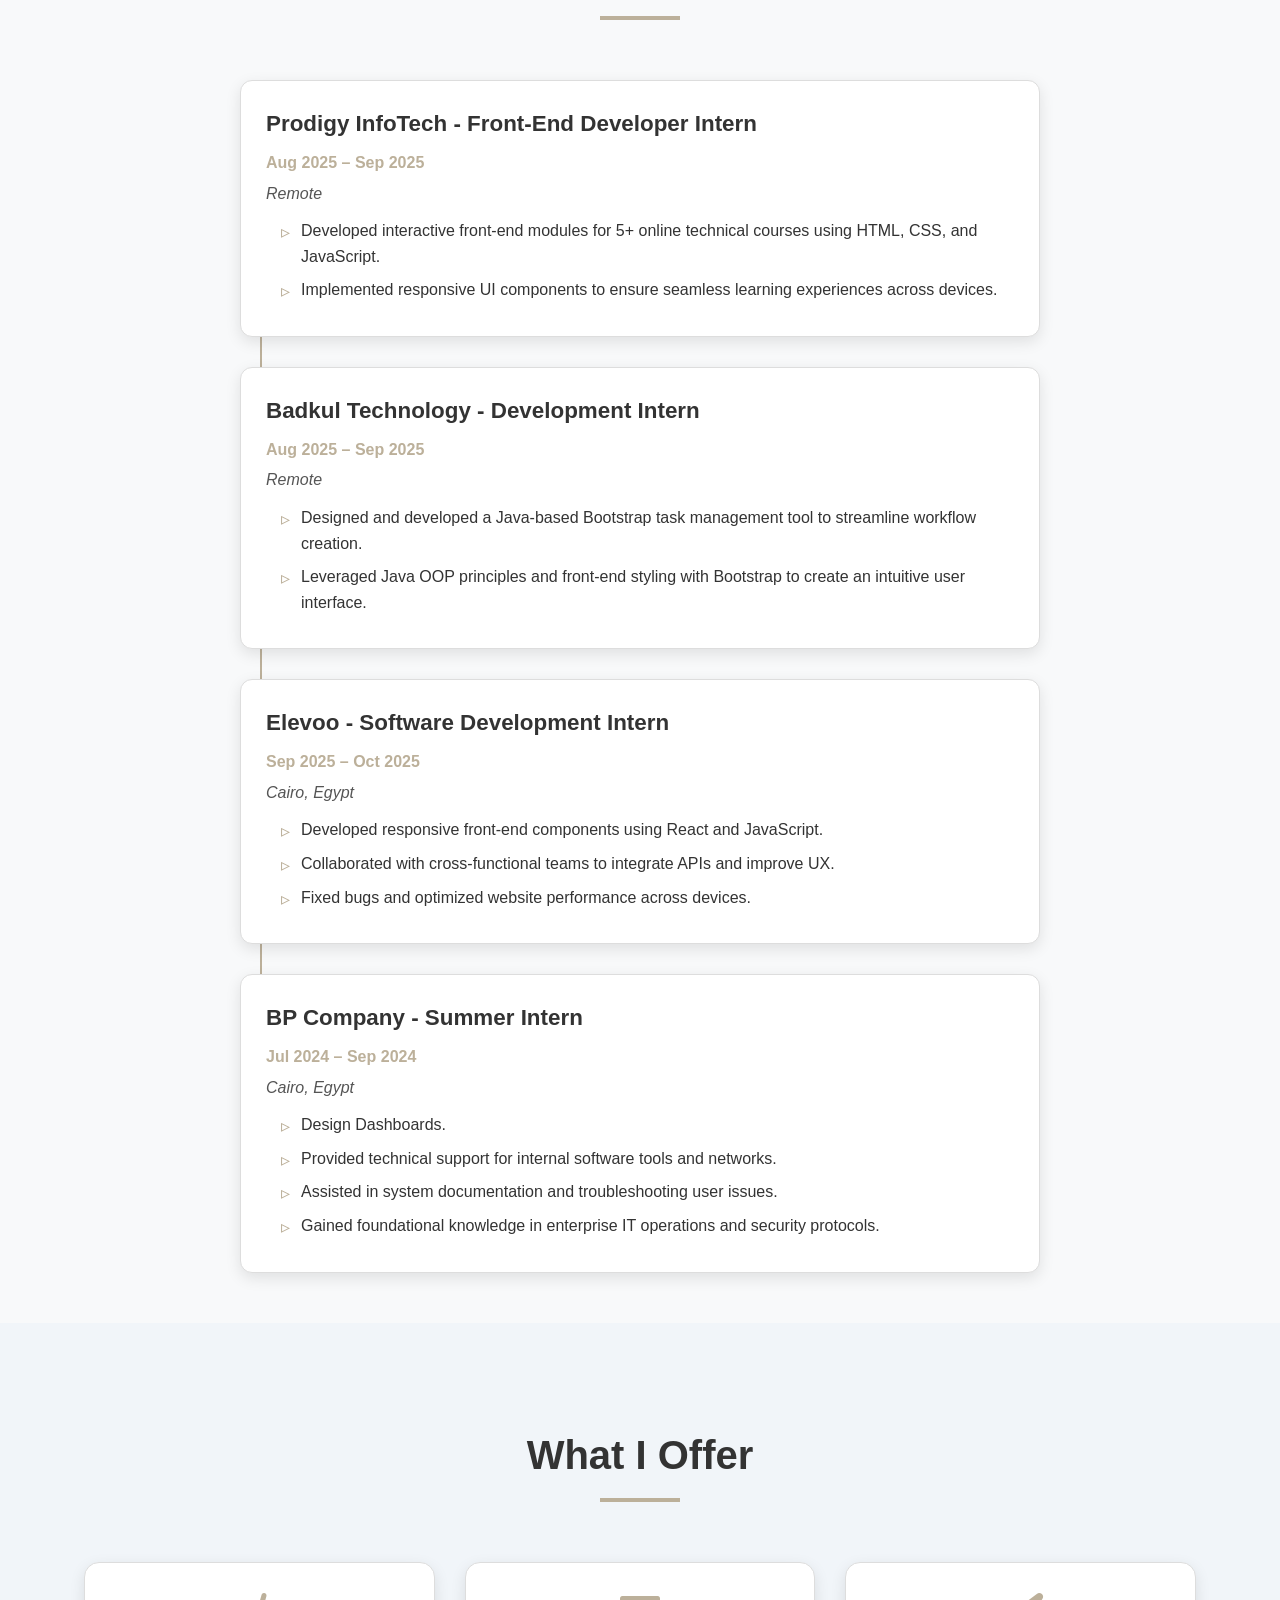
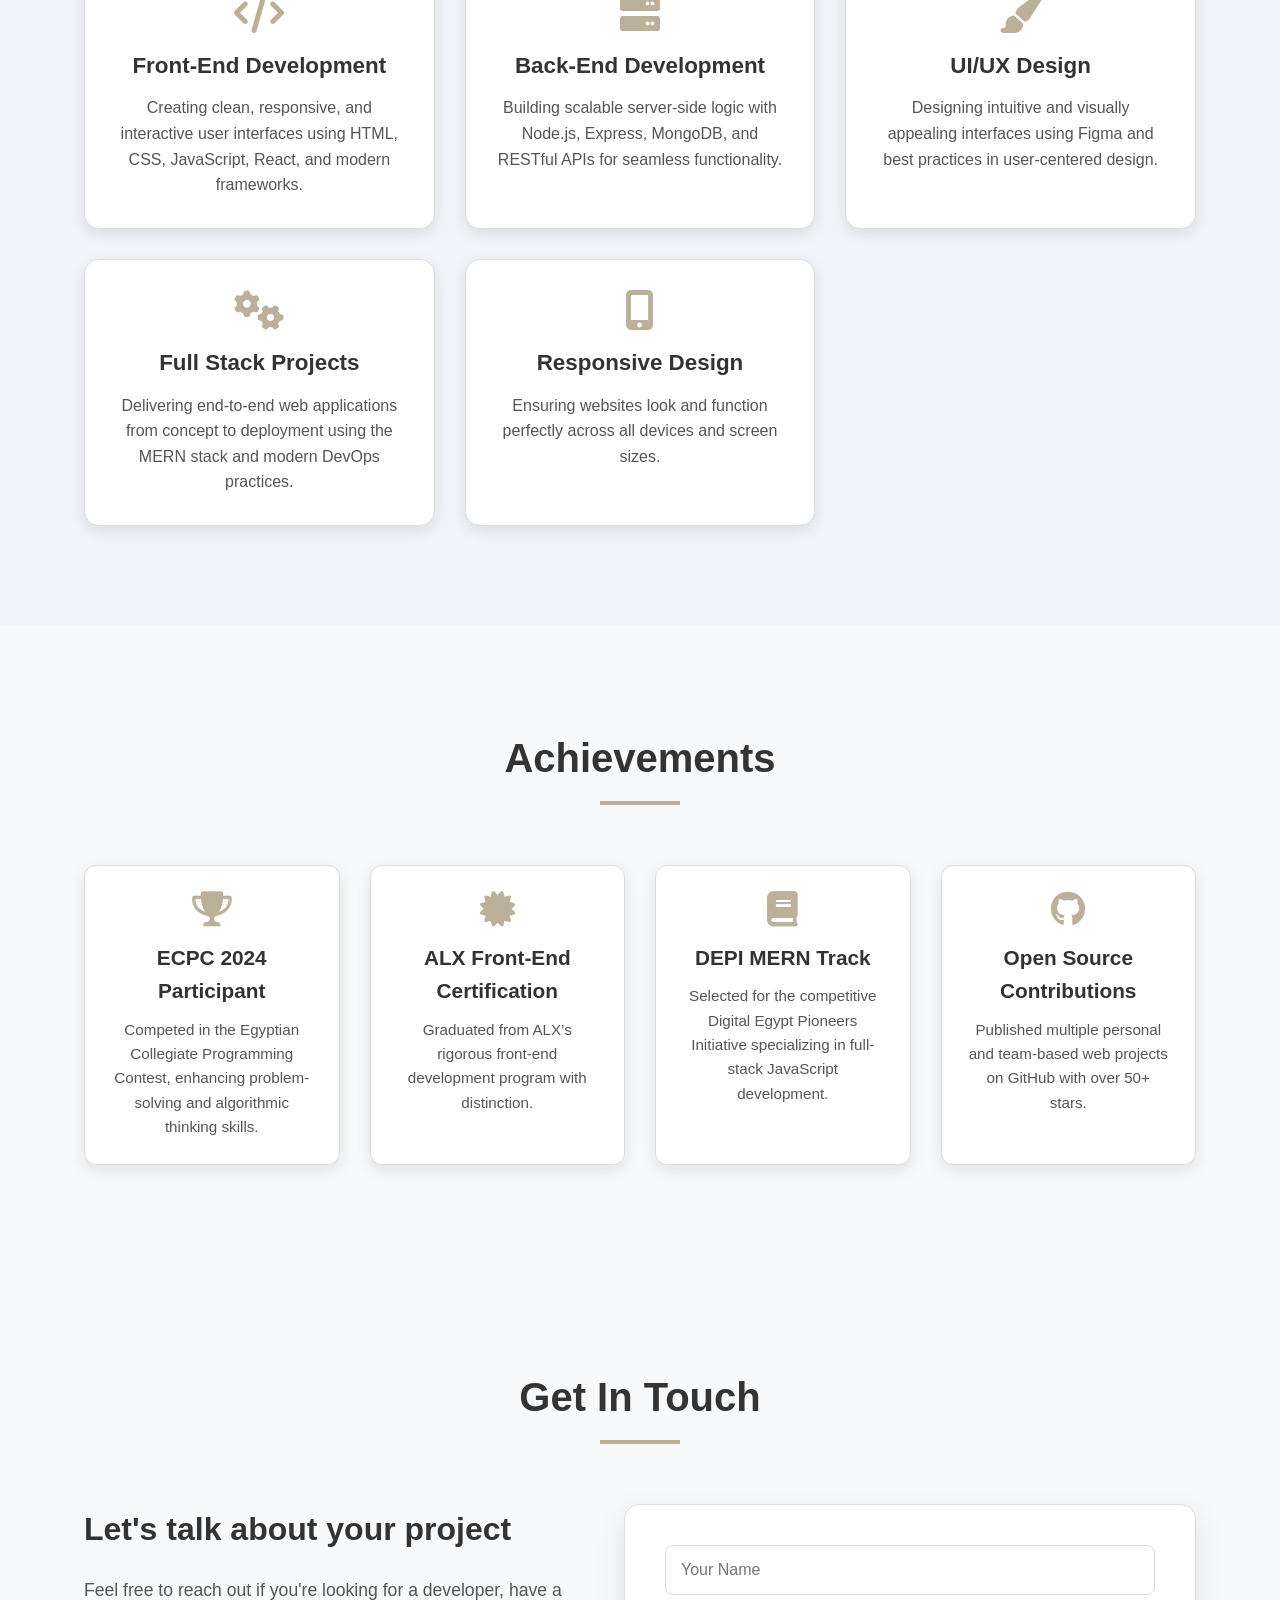
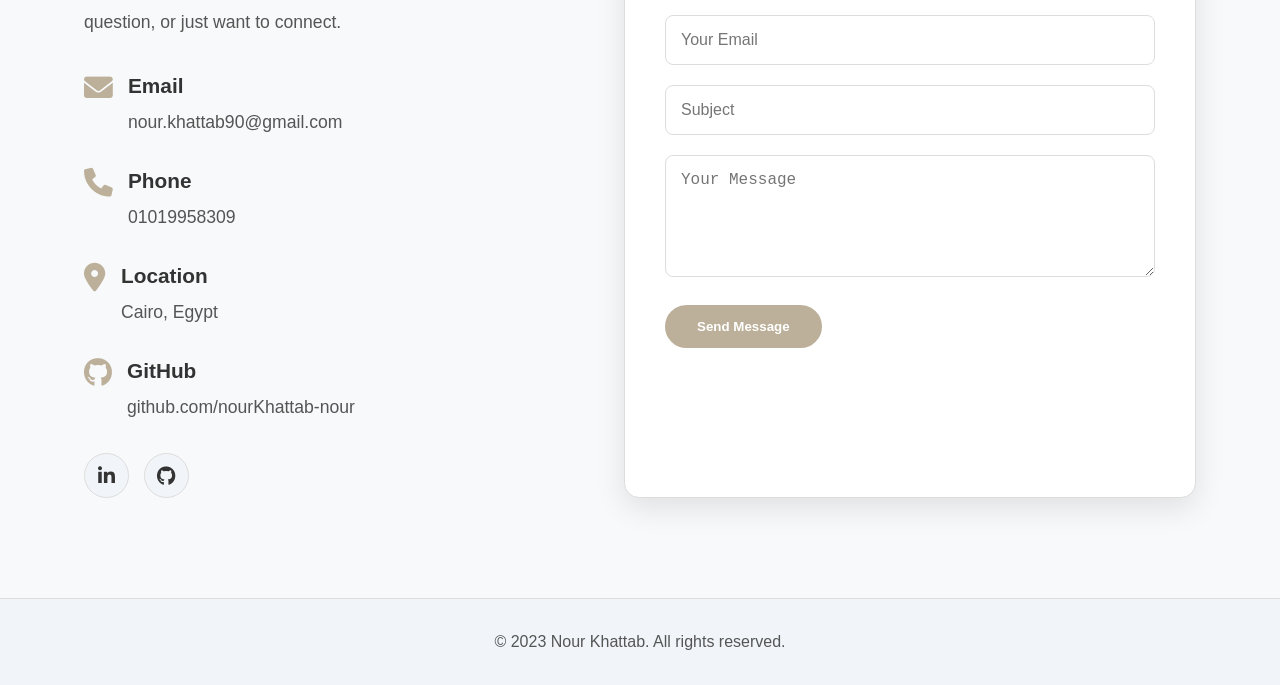
==== commit 6a004735: "fix js" ====
--- a/portifilo/index.html
+++ b/portifilo/index.html
@@ -200,183 +200,196 @@
           <button class="filter-btn" data-filter="backend">BackEnd</button>
         </div>
         <div class="projects-grid">
-          <div class="project-item" data-category="react">
-            <img src="./assets/The Curator's Corner website.png" alt="Project 1" />
-            <div class="project-overlay">
-              <h3>The Curator's Corner website</h3>
-              <p>HTML, CSS, JavaScript, React and Nodejs</p>
-              <div class="project-links">
-                <a href="https://nourkhattab-nour.github.io/The-Curator-s-Corner-Website/" target="_blank" class="btn-primary"
-                  ><i class="fas fa-eye"></i> Live Demo</a
-                >
-                <a href="https://github.com/nourKhattab-nour/The-Curator-s-Corner-Website" target="_blank" class="btn-github"
-                  ><i class="fab fa-github"></i> GitHub</a
-                >
-              </div>
-            </div>
-          </div>
-           <div class="project-item" data-category="mern">
-            <img src="./assets/Car rental website.png" alt="Project 1" />
-            <div class="project-overlay">
-              <h3>Car rental website</h3>
-              <p>HTML, CSS, JavaScript, React and Nodejs</p>
-              <div class="project-links">
-                <a href="https://nourkhattab-nour.github.io/Car-Rental-Website/" target="_blank" class="btn-primary"
+          <div class="card " style="width: 18rem; " data-category="react">
+              <img src="./assets/The Curator's Corner website.png" class="card-img-top" alt="...">
+              <div class="card-body">
+                <h5 class="card-title">The Curator's Corner website</h5>
+                <p style="font-size: 12px;" class="card-text">HTML, CSS, JavaScript, React and Nodejs</p>
+                <div class="project-links">
+                    <a href="https://nourkhattab-nour.github.io/The-Curator-s-Corner-Website/" target="_blank" class="btn-primary"
+                    ><i class="fas fa-eye"></i> Live Demo</a
+                    >
+                    <a href="https://github.com/nourKhattab-nour/The-Curator-s-Corner-Website" target="_blank" class="btn-github"
+                    ><i class="fab fa-github"></i> GitHub</a
+                    >
+                </div>
+              </div>
+          </div>
+
+          <div class="card" style="width: 18rem;" data-category="mern">
+              <img src="./assets/Car rental website.png" class="card-img-top" alt="...">
+              <div class="card-body">
+                <h5 class="card-title">Car rental website</h5>
+                <p style="font-size: 12px;" class="card-text">HTML, CSS, JavaScript, React and Nodejs</p>
+                <div class="project-links">
+                   <a href="https://nourkhattab-nour.github.io/Car-Rental-Website/" target="_blank" class="btn-primary"
                   ><i class="fas fa-eye"></i> Live Demo</a
                 >
                 <a href="https://github.com/nourKhattab-nour/Car-Rental-Website" target="_blank" class="btn-github"
                   ><i class="fab fa-github"></i> GitHub</a
                 >
-              </div>
-            </div>
-          </div>
-          <div class="project-item" data-category="web">
-            <img src="./assets/It solutions website.png" alt="Project 1" />
-            <div class="project-overlay">
-              <h3>Techrix | it solution website</h3>
-              <p>HTML, CSS, JavaScript, Bootstrap</p>
-              <div class="project-links">
-                <a href="https://nourkhattab-nour.github.io/Techrix-it-solution-website/" target="_blank" class="btn-primary"
+                </div>
+              </div>
+          </div>
+
+           <div class="card" style="width: 18rem;" data-category="web">
+              <img src="./assets/It solutions website.png" class="card-img-top" alt="...">
+              <div class="card-body">
+                <h5 class="card-title">Techrix | it solution website</h5>
+                <p style="font-size: 12px;" class="card-text">HTML, CSS, JavaScript, Bootstrap</p>
+                <div class="project-links">
+                    <a href="https://nourkhattab-nour.github.io/Techrix-it-solution-website/" target="_blank" class="btn-primary"
                   ><i class="fas fa-eye"></i> Live Demo</a
                 >
                 <a href="https://github.com/nourKhattab-nour/Techrix-it-solution-website" target="_blank" class="btn-github"
                   ><i class="fab fa-github"></i> GitHub</a
                 >
-              </div>
-            </div>
-          </div>
-          <div class="project-item" data-category="web">
-            <img src="./assets/Cinema Website.png" alt="Project 2" />
-            <div class="project-overlay">
-              <h3>Cinema Database Website</h3>
-              <p>React, JavaScript,HTML, CSS, API</p>
-              <div class="project-links">
-                <a href="https://nourkhattab-nour.github.io/ALX_graduation_project/" target="_blank" class="btn-primary"
+                </div>
+              </div>
+          </div>
+
+          <div class="card" style="width: 18rem;" data-category="web">
+              <img src="./assets/Cinema Website.png" class="card-img-top" alt="...">
+              <div class="card-body">
+                <h5 class="card-title">Cinema Database Website</h5>
+                <p style="font-size: 12px;" class="card-text">React, JavaScript,HTML, CSS, API</p>
+                <div class="project-links">
+                   <a href="https://nourkhattab-nour.github.io/ALX_graduation_project/" target="_blank" class="btn-primary"
                   ><i class="fas fa-eye"></i> Live Demo</a
                 >
                 <a href="https://github.com/nourKhattab-nour/ALX_graduation_project" target="_blank" class="btn-github"
                   ><i class="fab fa-github"></i> GitHub</a
                 >
-              </div>
-            </div>
-          </div>
-          <div class="project-item" data-category="react">
-            <img src="./assets/Weather Website.png" alt="Project 3" />
-            <div class="project-overlay">
-              <h3>Weather Website</h3>
-              <p>React, HTML, CSS, JavaScript, API</p>
-              <div class="project-links">
-                <a href="https://nourkhattab-nour.github.io/Weather_Website/" target="_blank" class="btn-primary"
+                </div>
+              </div>
+          </div>
+
+          <div class="card" style="width: 18rem;" data-category="react">
+              <img src="./assets/Weather Website.png" class="card-img-top" alt="...">
+              <div class="card-body">
+                <h5 class="card-title">Weather Website</h5>
+                <p style="font-size: 12px;" class="card-text">React, HTML, CSS, JavaScript, API</p>
+                <div class="project-links">
+                  <a href="https://nourkhattab-nour.github.io/Weather_Website/" target="_blank" class="btn-primary"
                   ><i class="fas fa-eye"></i> Live Demo</a
                 >
                 <a href="https://github.com/nourKhattab-nour/Weather_Website" target="_blank" class="btn-github"
                   ><i class="fab fa-github"></i> GitHub</a
                 >
-              </div>
-            </div>
-          </div>
-          <div class="project-item" data-category="web">
-            <img src="./assets/TaskFlowImage Website.png" alt="Project 4" />
-            <div class="project-overlay">
-              <h3>Tech Website</h3>
-              <p>HTML, CSS, JavaScript</p>
-              <div class="project-links">
-                <a href="https://nourkhattab-nour.github.io/Tech_website/" target="_blank" class="btn-primary"
+                </div>
+              </div>
+          </div>
+
+             <div class="card" style="width: 18rem;" data-category="web">
+              <img src="./assets/TaskFlowImage Website.png" class="card-img-top" alt="...">
+              <div class="card-body">
+                <h5 class="card-title">Tech Website</h5>
+                <p style="font-size: 12px;" class="card-text">React, HTML, CSS, JavaScript</p>
+                <div class="project-links">
+                  <a href="https://nourkhattab-nour.github.io/Tech_website/" target="_blank" class="btn-primary"
                   ><i class="fas fa-eye"></i> Live Demo</a
                 >
                 <a href="https://github.com/nourKhattab-nour/Tech_website" target="_blank" class="btn-github"
                   ><i class="fab fa-github"></i> GitHub</a
                 >
-              </div>
-            </div>
-          </div>
-          <div class="project-item" data-category="web">
-            <img src="./assets/StopWatch.png" alt="Project 5" />
-            <div class="project-overlay">
-              <h3>Stop Watch</h3>
-              <p>HTML, CSS, JavaScript</p>
-              <div class="project-links">
-                <a href="https://nourkhattab-nour.github.io/stopWatch-website/" target="_blank" class="btn-primary"
+                </div>
+              </div>
+          </div>
+
+           <div class="card" style="width: 18rem;" data-category="web">
+              <img src="./assets/StopWatch.png" class="card-img-top" alt="...">
+              <div class="card-body">
+                <h5 class="card-title">Stop Watch</h5>
+                <p style="font-size: 12px;" class="card-text">HTML, CSS, JavaScript</p>
+                <div class="project-links">
+                   <a href="https://nourkhattab-nour.github.io/stopWatch-website/" target="_blank" class="btn-primary"
                   ><i class="fas fa-eye"></i> Live Demo</a
                 >
                 <a href="https://github.com/nourKhattab-nour/stopWatch-website" target="_blank" class="btn-github"
                   ><i class="fab fa-github"></i> GitHub</a
                 >
-              </div>
-            </div>
-          </div>
-          <div class="project-item" data-category="web">
-            <img src="./assets/XO.png" alt="Project 6" />
-            <div class="project-overlay">
-              <h3>XO Game</h3>
-              <p>HTML, CSS, JavaScript</p>
-              <div class="project-links">
-                <a href="https://nourkhattab-nour.github.io/XO-Game-/" target="_blank" class="btn-primary"
+                </div>
+              </div>
+          </div>
+
+            <div class="card" style="width: 18rem;" data-category="web">
+              <img src="./assets/XO.png" class="card-img-top" alt="...">
+              <div class="card-body">
+                <h5 class="card-title">XO Game</h5>
+                <p style="font-size: 12px;" class="card-text">HTML, CSS, JavaScript</p>
+                <div class="project-links">
+                 <a href="https://nourkhattab-nour.github.io/XO-Game-/" target="_blank" class="btn-primary"
                   ><i class="fas fa-eye"></i> Live Demo</a
                 >
                 <a href="https://github.com/nourKhattab-nour/XO-Game-" target="_blank" class="btn-github"
                   ><i class="fab fa-github"></i> GitHub</a
                 >
-              </div>
-            </div>
-          </div>
-          <div class="project-item" data-category="react">
-            <img src="./assets/Mini Book Store.png" alt="Project 6" />
-            <div class="project-overlay">
-              <h3>Mini Book Website</h3>
-              <p>HTML, CSS, JavaScript, React,Swipe.js</p>
-              <div class="project-links">
+                </div>
+              </div>
+          </div>
+
+                 <div class="card" style="width: 18rem;" data-category="react">
+              <img src="./assets/Mini Book Store.png" class="card-img-top" alt="...">
+              <div class="card-body">
+                <h5 class="card-title">Mini Book Website</h5>
+                <p style="font-size: 12px;" class="card-text">HTML, CSS, JavaScript, React,Swipe.js</p>
+                <div class="project-links">
                 <a href="https://nourkhattab-nour.github.io/Library_website/" target="_blank" class="btn-primary"
                   ><i class="fas fa-eye"></i> Live Demo</a
                 >
                 <a href="https://github.com/nourKhattab-nour/Library_website" target="_blank" class="btn-github"
                   ><i class="fab fa-github"></i> GitHub</a
                 >
-              </div>
-            </div>
-          </div>
-          <div class="project-item" data-category="web">
-            <img src="./assets/Contact Us.png" alt="Project 6" />
-            <div class="project-overlay">
-              <h3>Contact Us Page</h3>
-              <p>HTML, CSS, JavaScript</p>
-              <div class="project-links">
-                <a href="https://nourkhattab-nour.github.io/Contact-Us-Page/" target="_blank" class="btn-primary"
+                </div>
+              </div>
+          </div>
+
+          
+            <div class="card" style="width: 18rem;" data-category="web">
+              <img src="./assets/Contact Us.png" class="card-img-top" alt="...">
+              <div class="card-body">
+                <h5 class="card-title">Contact Us Page</h5>
+                <p style="font-size: 12px;" class="card-text">HTML, CSS, JavaScript</p>
+                <div class="project-links">
+                 <a href="https://nourkhattab-nour.github.io/Contact-Us-Page/" target="_blank" class="btn-primary"
                   ><i class="fas fa-eye"></i> Live Demo</a
                 >
                 <a href="https://github.com/nourKhattab-nour/Contact-Us-Page" target="_blank" class="btn-github"
                   ><i class="fab fa-github"></i> GitHub</a
                 >
-              </div>
-            </div>
-          </div>
-           <div class="project-item" data-category="web">
-            <img src="./assets/testimonials-section.png" alt="Project 6" />
-            <div class="project-overlay">
-              <h3>testimonials-section</h3>
-              <p>HTML, CSS</p>
-              <div class="project-links">
-                <a href="https://nourkhattab-nour.github.io/testimonials-section/" target="_blank" class="btn-primary"
+                </div>
+              </div>
+          </div>
+
+          <div class="card" style="width: 18rem;" data-category="web">
+              <img src="./assets/testimonials-section.png"  class="card-img-top" alt="...">
+              <div class="card-body">
+                <h5 class="card-title">testimonials-section</h5>
+                <p style="font-size: 12px;" class="card-text">HTML, CSS</p>
+                <div class="project-links">
+                  <a href="https://nourkhattab-nour.github.io/testimonials-section/" target="_blank" class="btn-primary"
                   ><i class="fas fa-eye"></i> Live Demo</a
                 >
                 <a href="https://github.com/nourKhattab-nour/testimonials-section" target="_blank" class="btn-github"
                   ><i class="fab fa-github"></i> GitHub</a
                 >
-              </div>
-            </div>
-          </div>
-          <div class="project-item" data-category="backend">
-            <img src="./assets/backend.png" alt="Project 6" />
-            <div class="project-overlay">
-              <h3>testimonials-section</h3>
-              <p>HTML, CSS</p>
-              <div class="project-links">
-                <a href="https://github.com/nourKhattab-nour/Food-Ordering-System" target="_blank" class="btn-github"
-                  ><i class="fab fa-github"></i> GitHub</a
-                >
-              </div>
-            </div>
-          </div>
+                </div>
+              </div>
+          </div>
+
+          <div class="card" style="width: 18rem;" data-category="backend">
+              <img src="./assets/backend.png"   class="card-img-top" alt="...">
+              <div class="card-body">
+                <h5 class="card-title">testimonials-section</h5>
+                <p style="font-size: 12px;" class="card-text">HTML, CSS</p>
+                <div class="project-links">
+                 <a href="https://github.com/nourKhattab-nour/Food-Ordering-System" target="_blank" class="btn-github"
+                  ><i class="fab fa-github"></i> GitHub</a
+                >
+                </div>
+              </div>
+          </div>
+
         </div>
       </div>
     </section>
--- a/portifilo/styles.css
+++ b/portifilo/styles.css
@@ -413,42 +413,42 @@
 
 /* Additional skill icons */
 .skill-card .fab.fa-github {
-  color: #333;
+  color: #e7bc6e;
 }
 
 .skill-card .fab.fa-jira {
-  color: black;
+  color: #e7bc6e;
 }
 
 .skill-card .fab.fa-flutter {
-  color: black;
+  color: #e7bc6e;
 }
 
 .skill-card .fab.fa-python {
-  color: black;
+  color: #e7bc6e;
 }
 
 .skill-card .fab.fa-java {
-  color: black;
+  color: #e7bc6e;
 }
 
 .skill-card .fab.fa-php {
-  color: black;
+  color: #e7bc6e;
 }
 
 .skill-card .fab.fa-laravel {
-  color: black;
+  color: #e7bc6e;
 }
 
 .skill-card .fas.fa-puzzle-piece {
-  color: black;
+  color: #e7bc6e;
 }
 
 .skill-card .fab {
-  color: black;
+  color: #e7bc6e;
 }
 .skill-card .fas {
-  color: black;
+  color: #e7bc6e;
 }
 /* Progress bars for all skills */
 .progress-bar {
@@ -591,7 +591,7 @@
 }
 
 .timeline::before {
-  content: '';
+  content: "";
   position: absolute;
   left: 20px;
   top: 0;
@@ -646,7 +646,7 @@
 }
 
 .timeline-list li::before {
-  content: '▹';
+  content: "▹";
   color: var(--primary-color);
   position: absolute;
   left: 0;
@@ -829,6 +829,7 @@
     grid-template-columns: 1fr;
   }
 }
+
 /* Contact Section */
 .contact {
   padding: 100px 0;
@@ -1047,6 +1048,7 @@
 
   .burger {
     display: block;
+    margin-right: 31px;
   }
 
   .burger.open .line1 {
@@ -1096,16 +1098,12 @@
   }
 
   .theme-toggle {
-    top: 15px;
+    top: 36px;
     right: 15px;
     width: 40px;
     height: 40px;
     font-size: 1rem;
   }
-
-
-
-
 }
 
 @media (max-width: 576px) {
@@ -1137,28 +1135,28 @@
     flex-direction: column;
     padding-top: 120px;
   }
-  
+
   .container-hero {
     flex-direction: column;
   }
-  
+
   .hero-content {
     order: 1;
     text-align: center;
     margin-top: 20px;
     margin-bottom: 40px;
   }
-  
+
   .hero-image {
     order: 2;
     margin-top: 0;
   }
-  
+
   .cta-buttons {
     flex-direction: column;
     align-items: center;
   }
-  
+
   .btn-secondary {
     margin-left: 0;
     margin-top: 15px;
@@ -1170,18 +1168,18 @@
   .hero {
     flex-direction: column;
   }
-  
+
   .container-hero {
     flex-direction: column;
   }
-  
+
   .hero-content {
     order: 1;
     text-align: center;
     margin-top: 20px;
     margin-bottom: 40px;
   }
-  
+
   .hero-image {
     order: 2;
   }
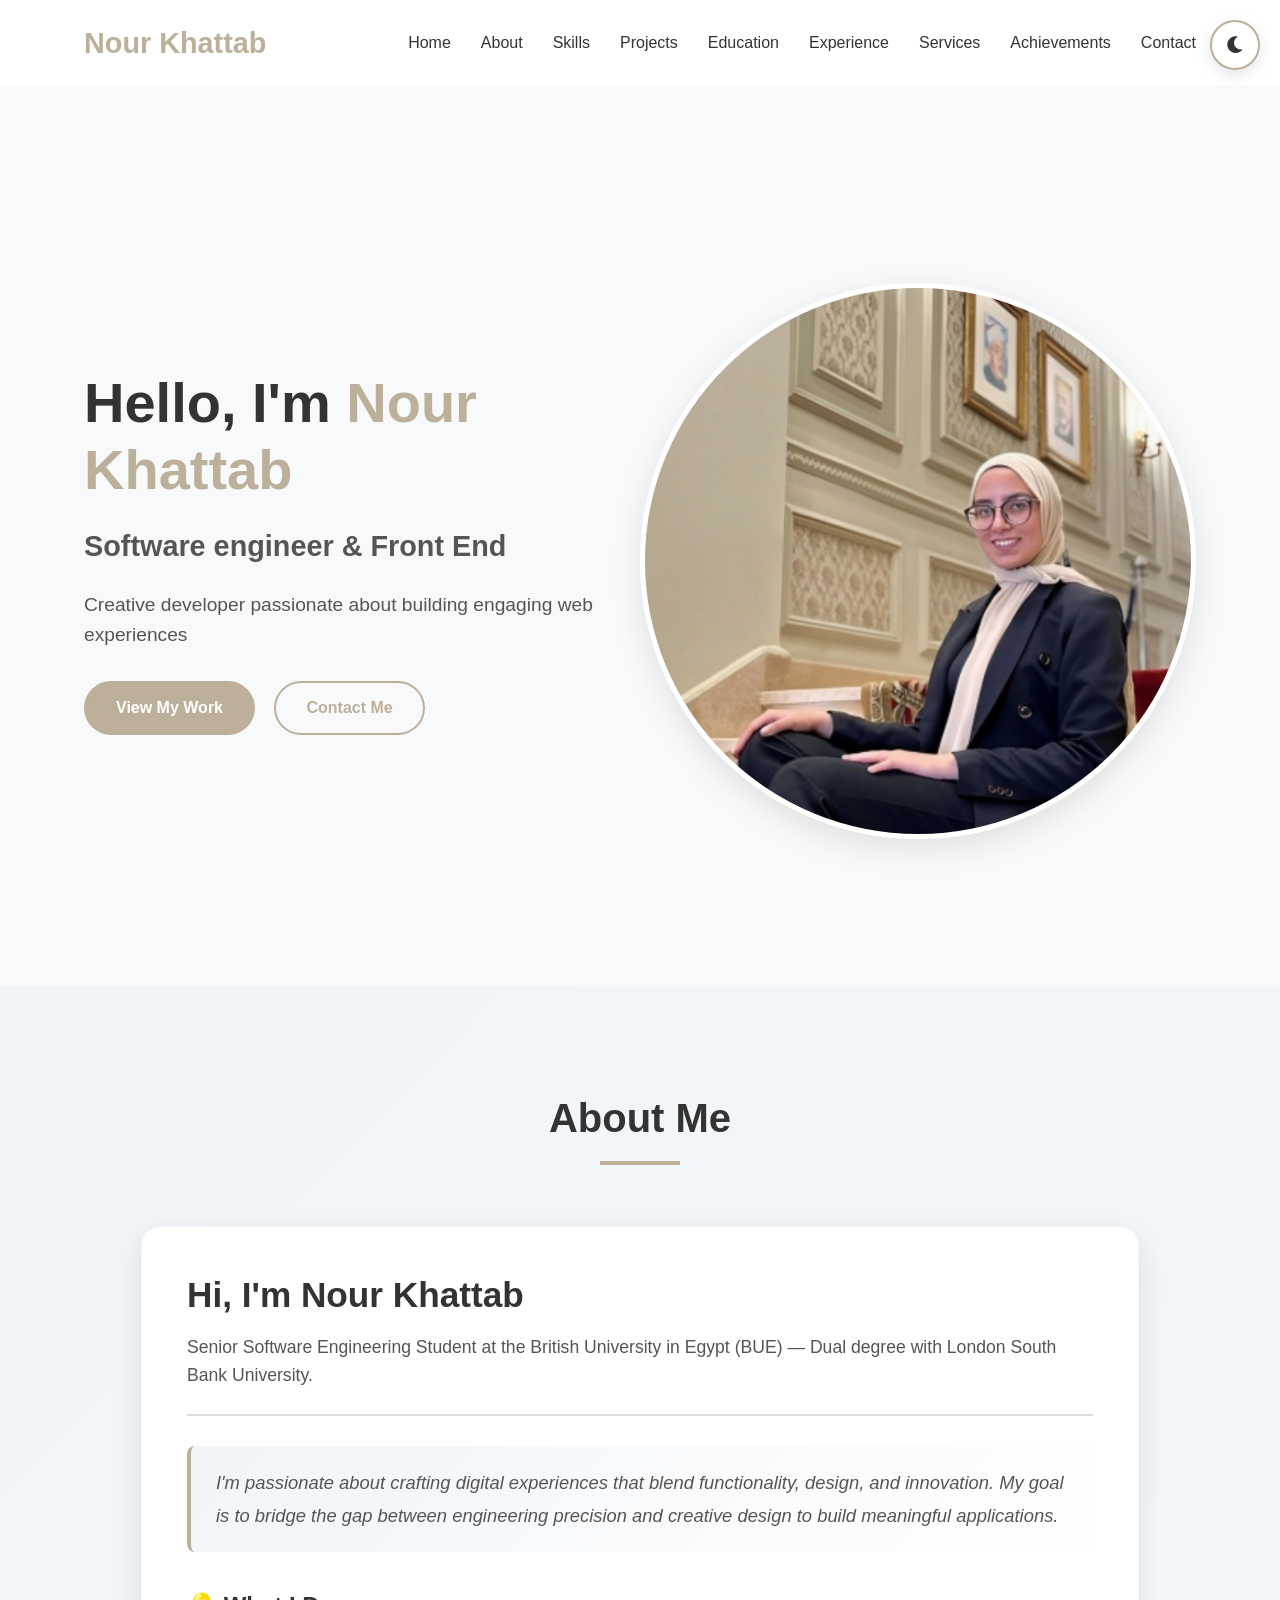
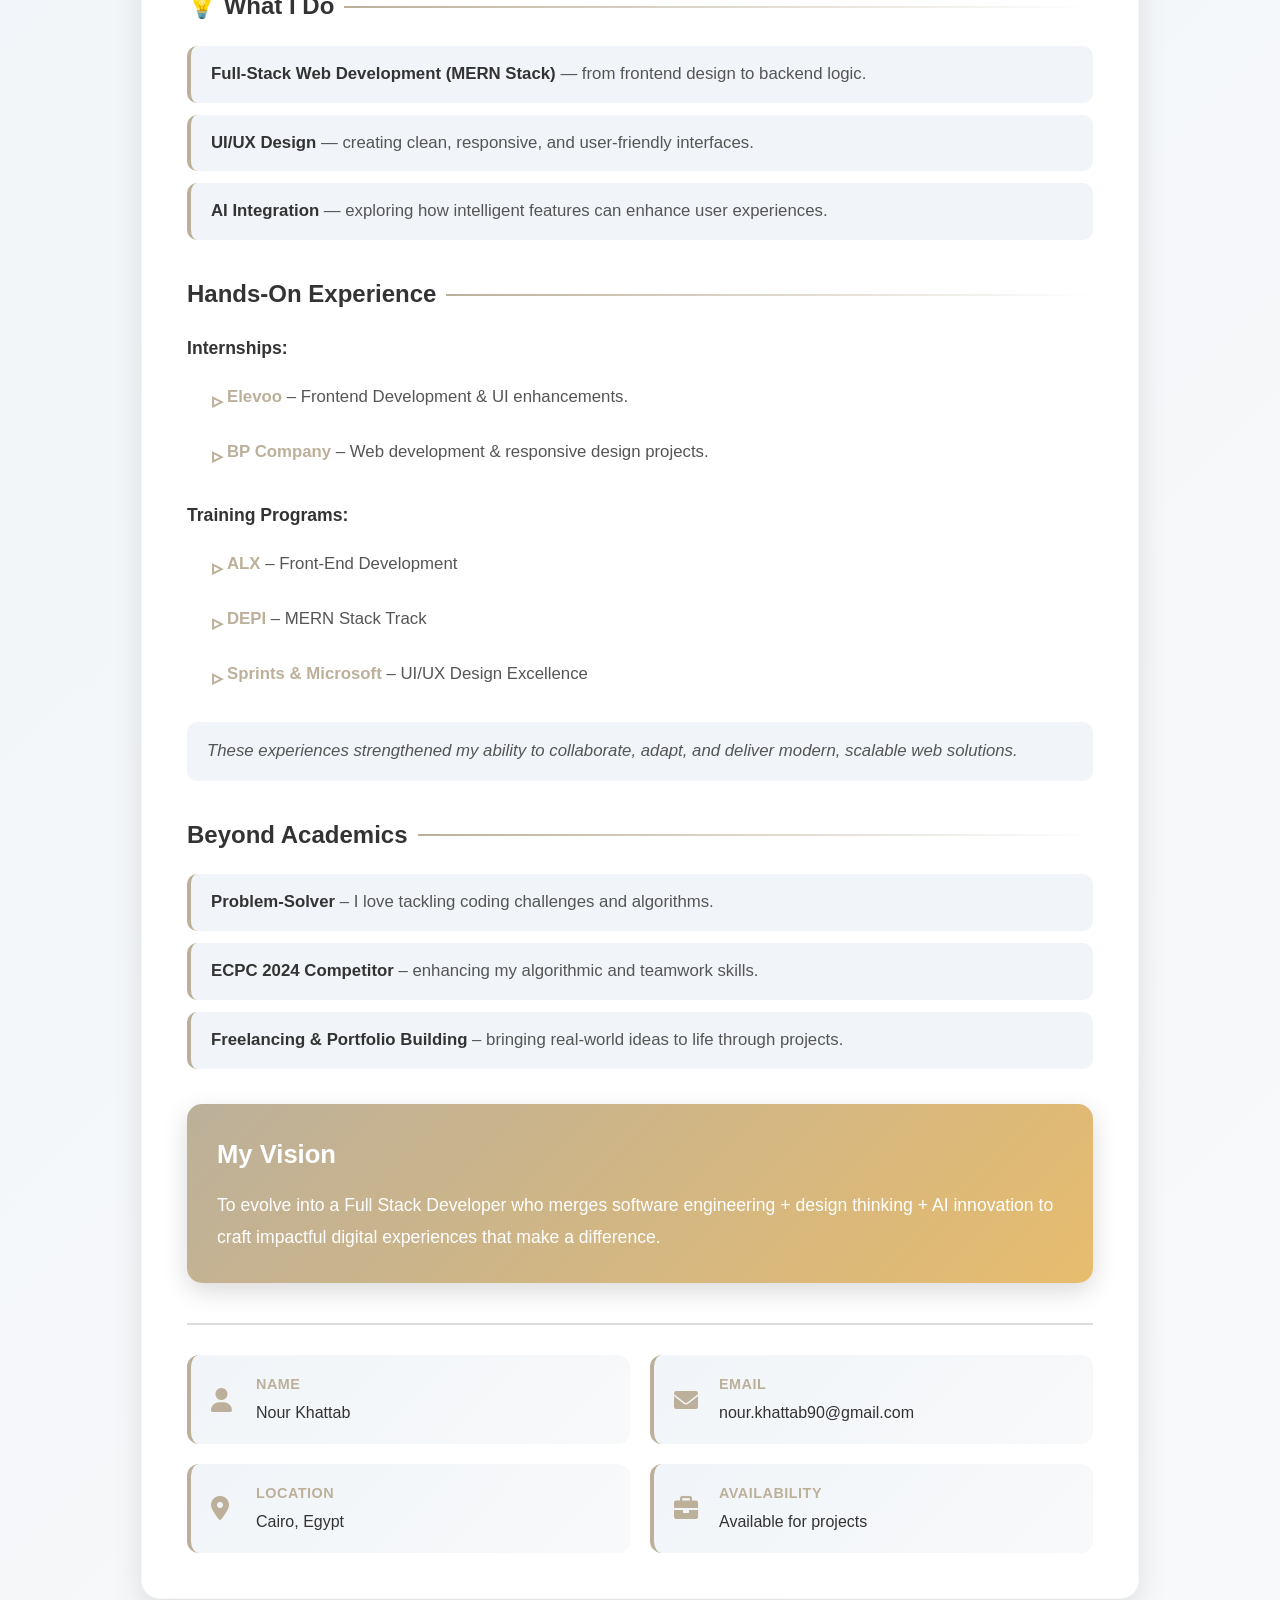
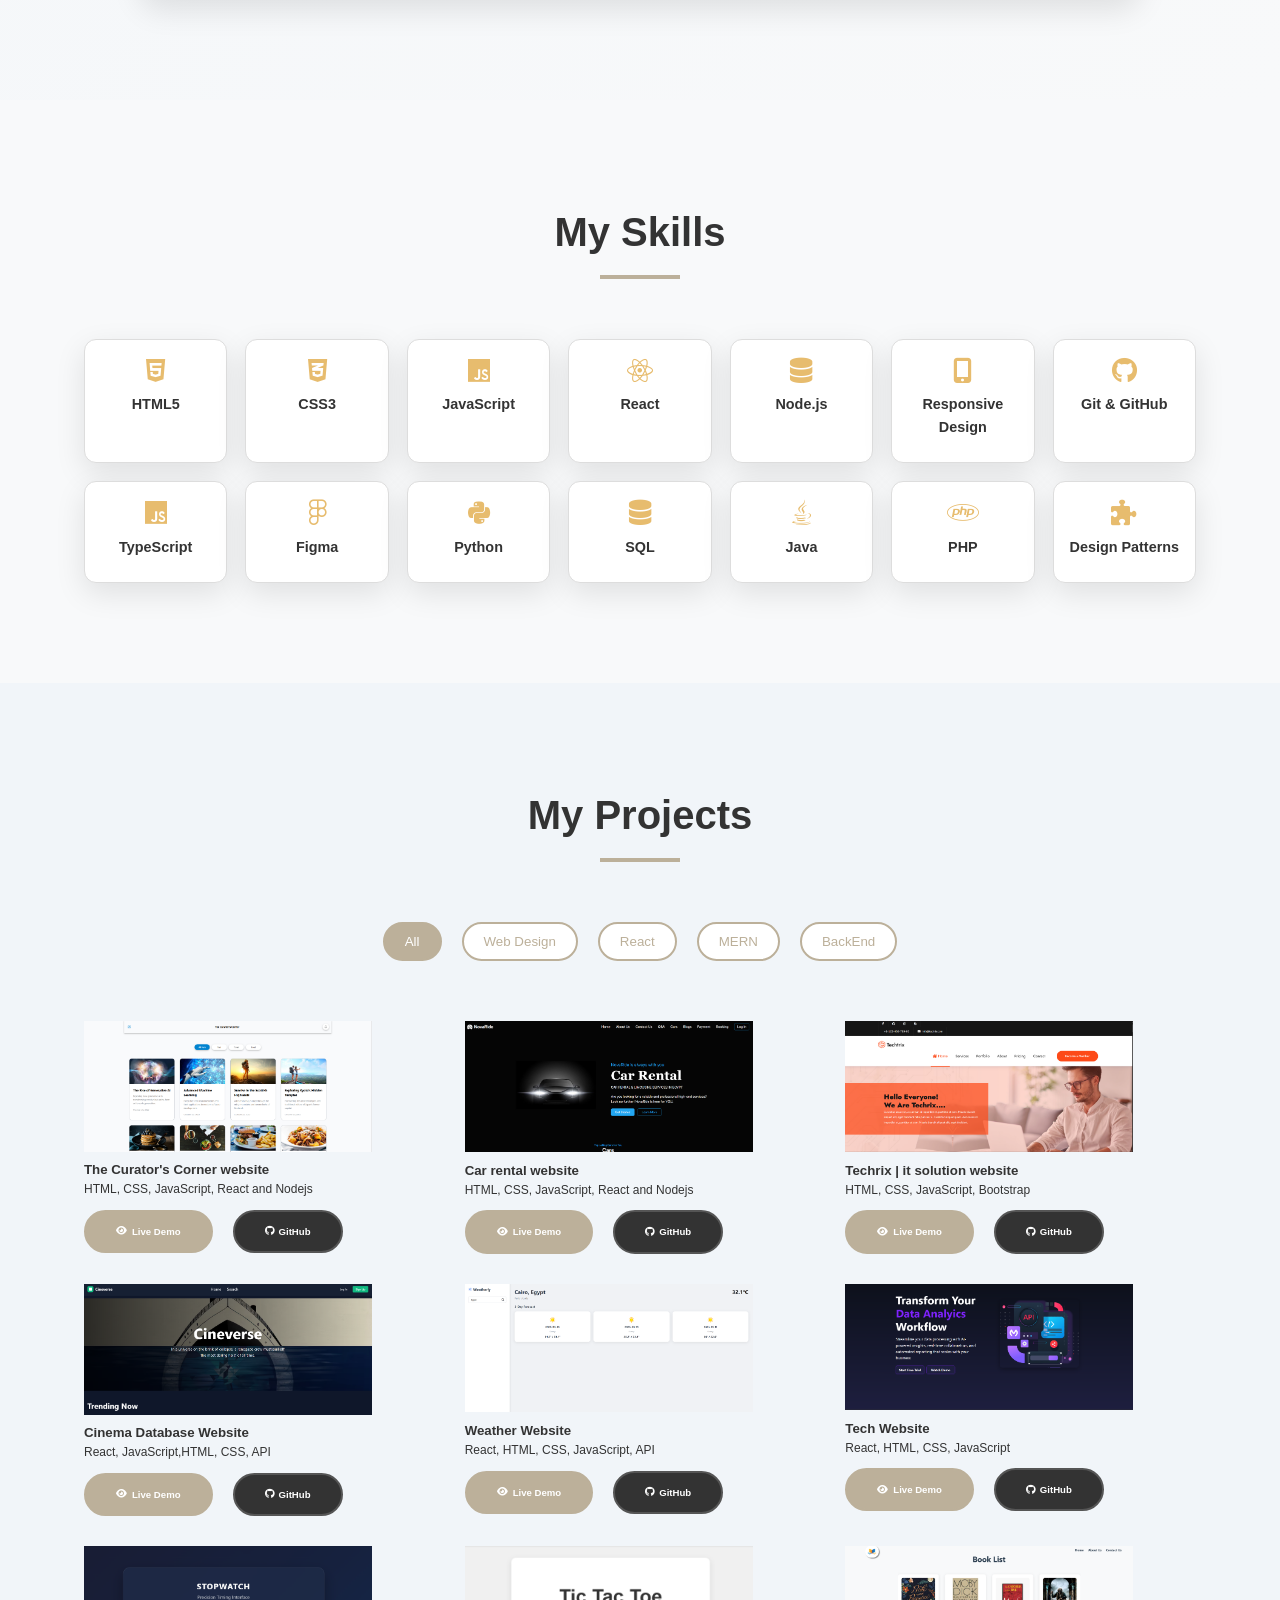
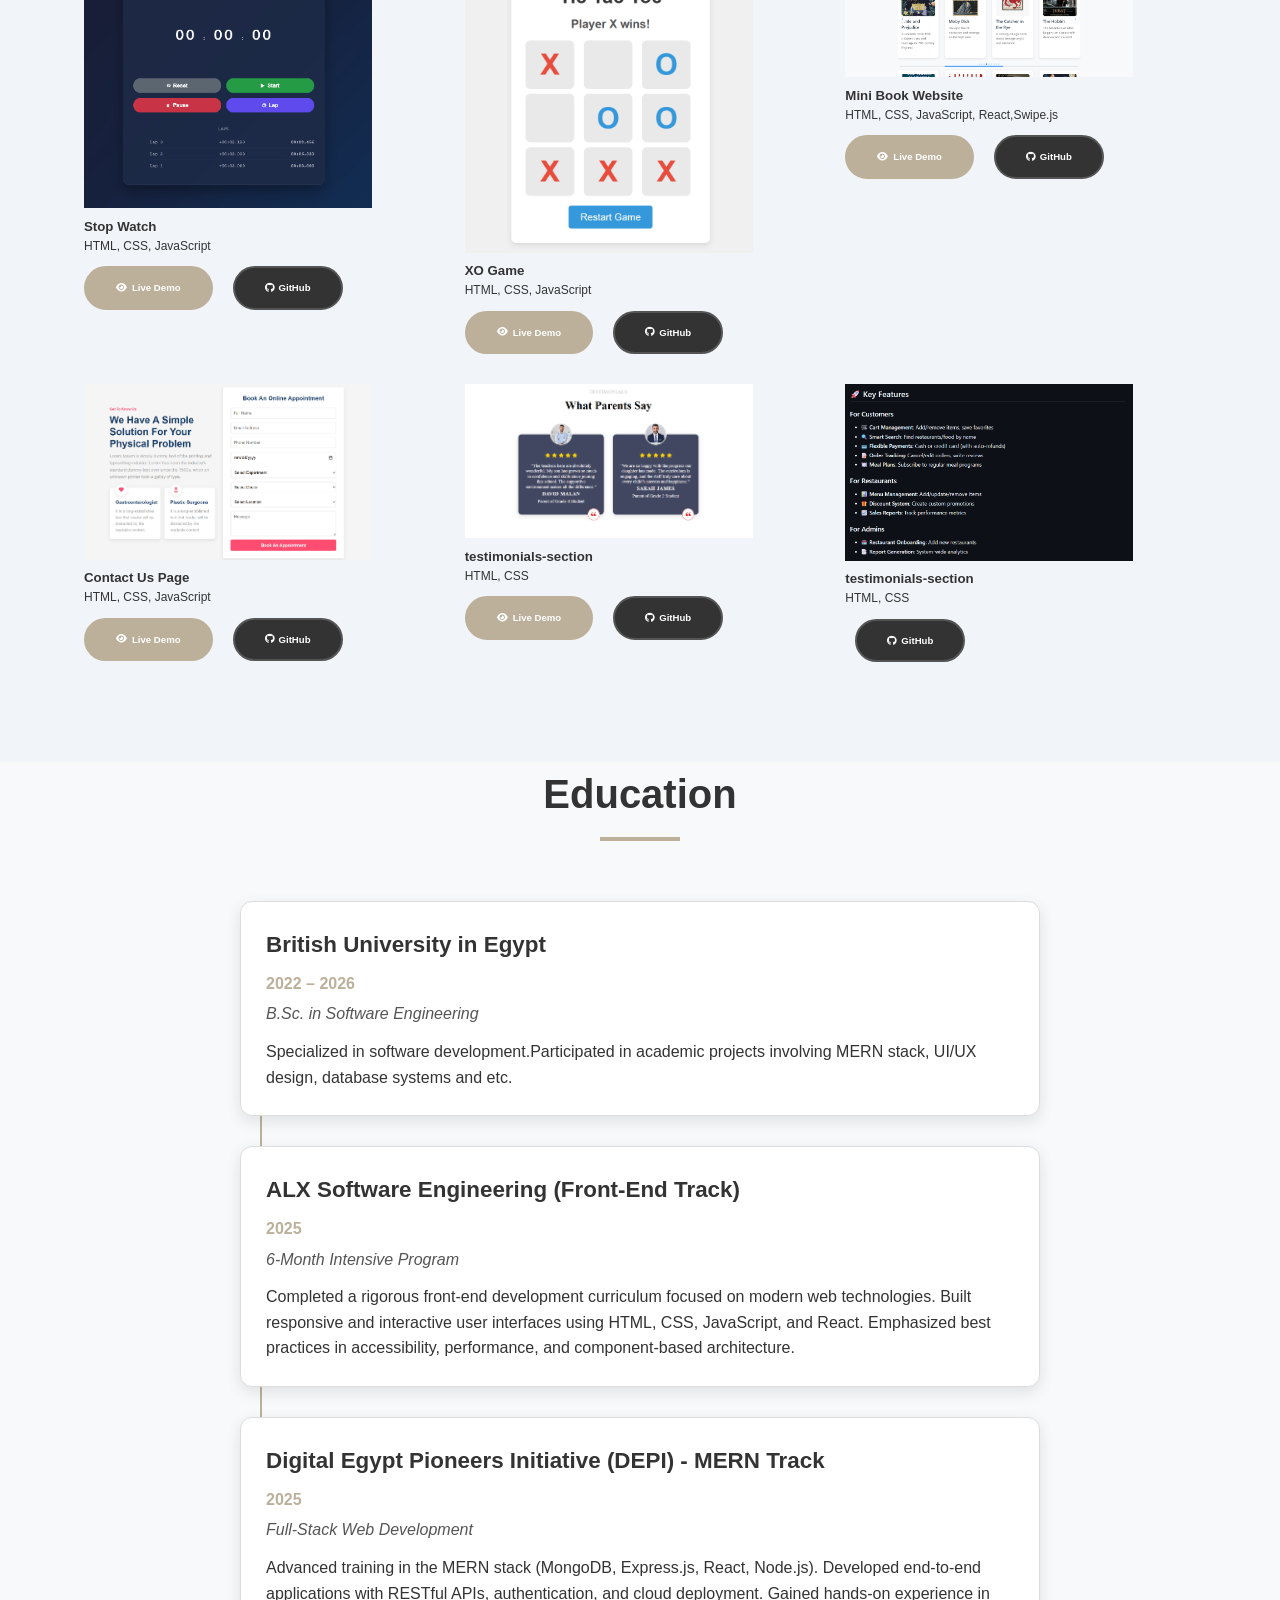
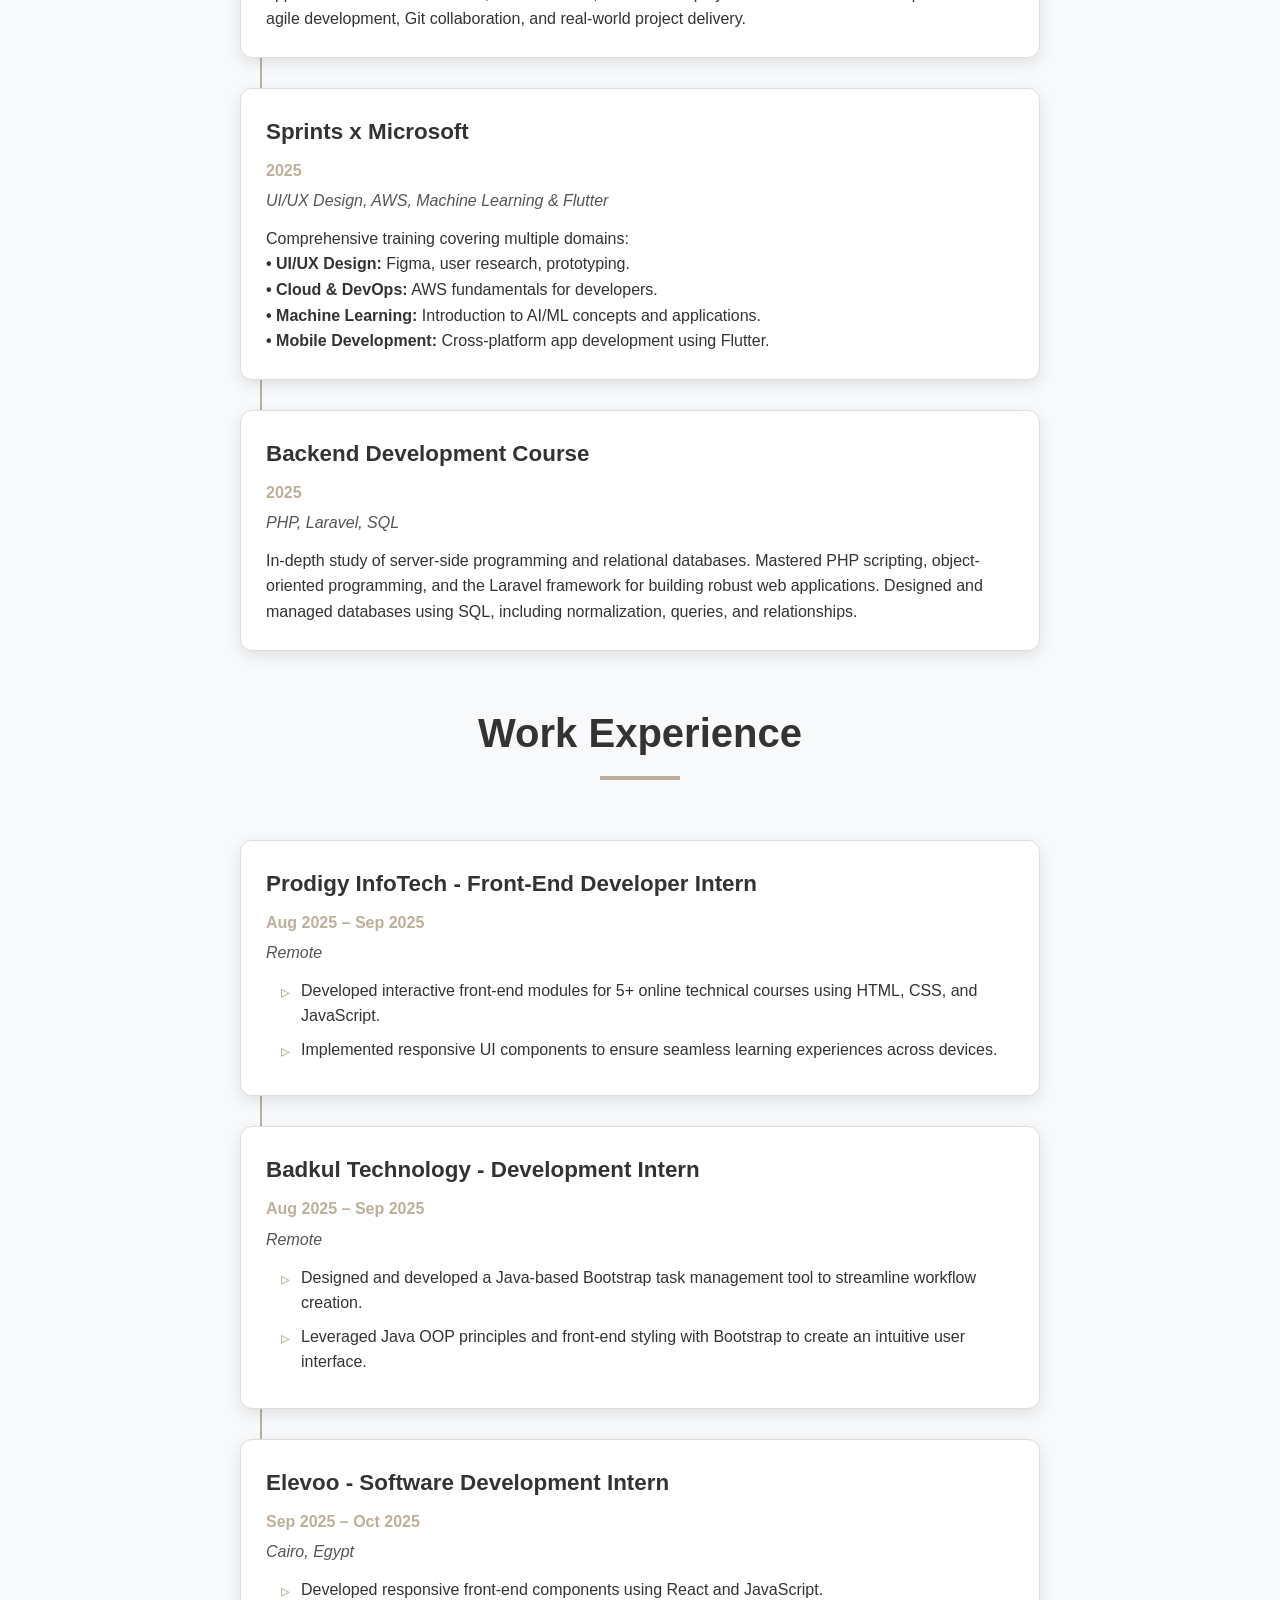
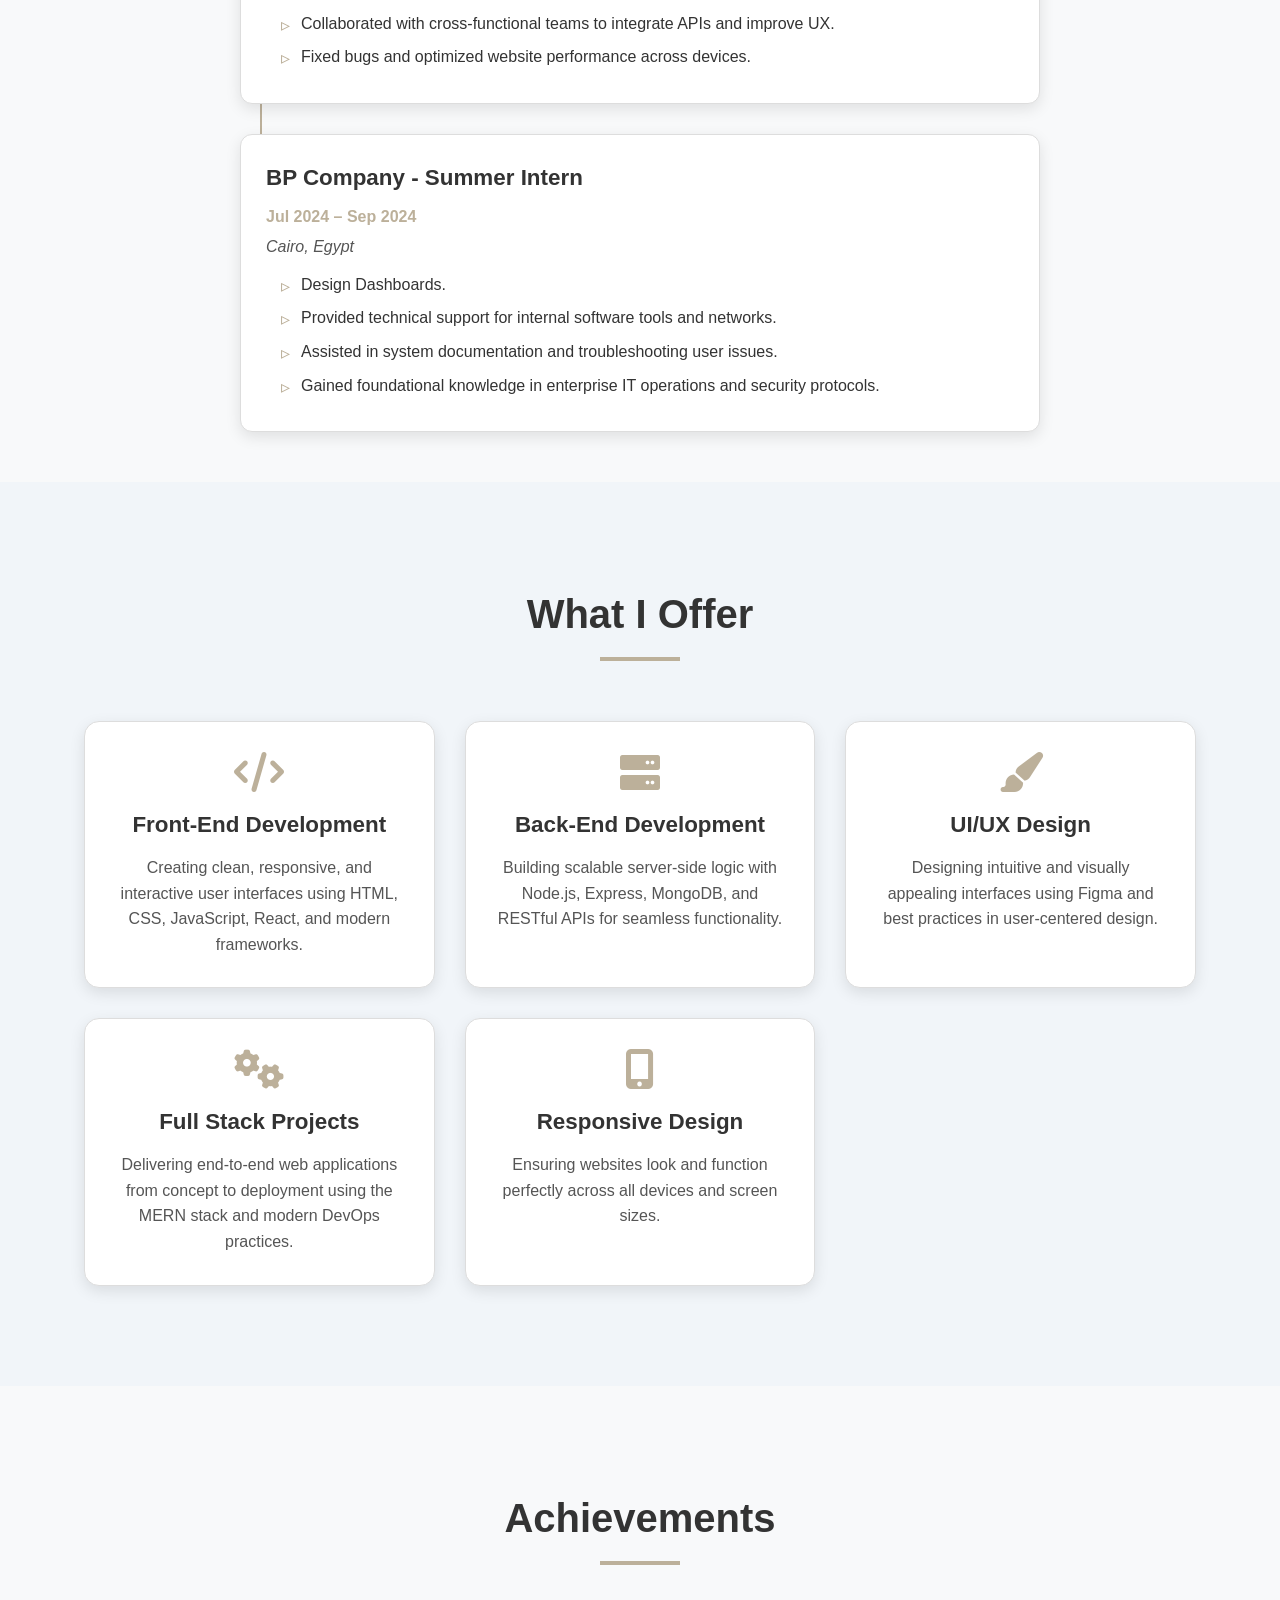
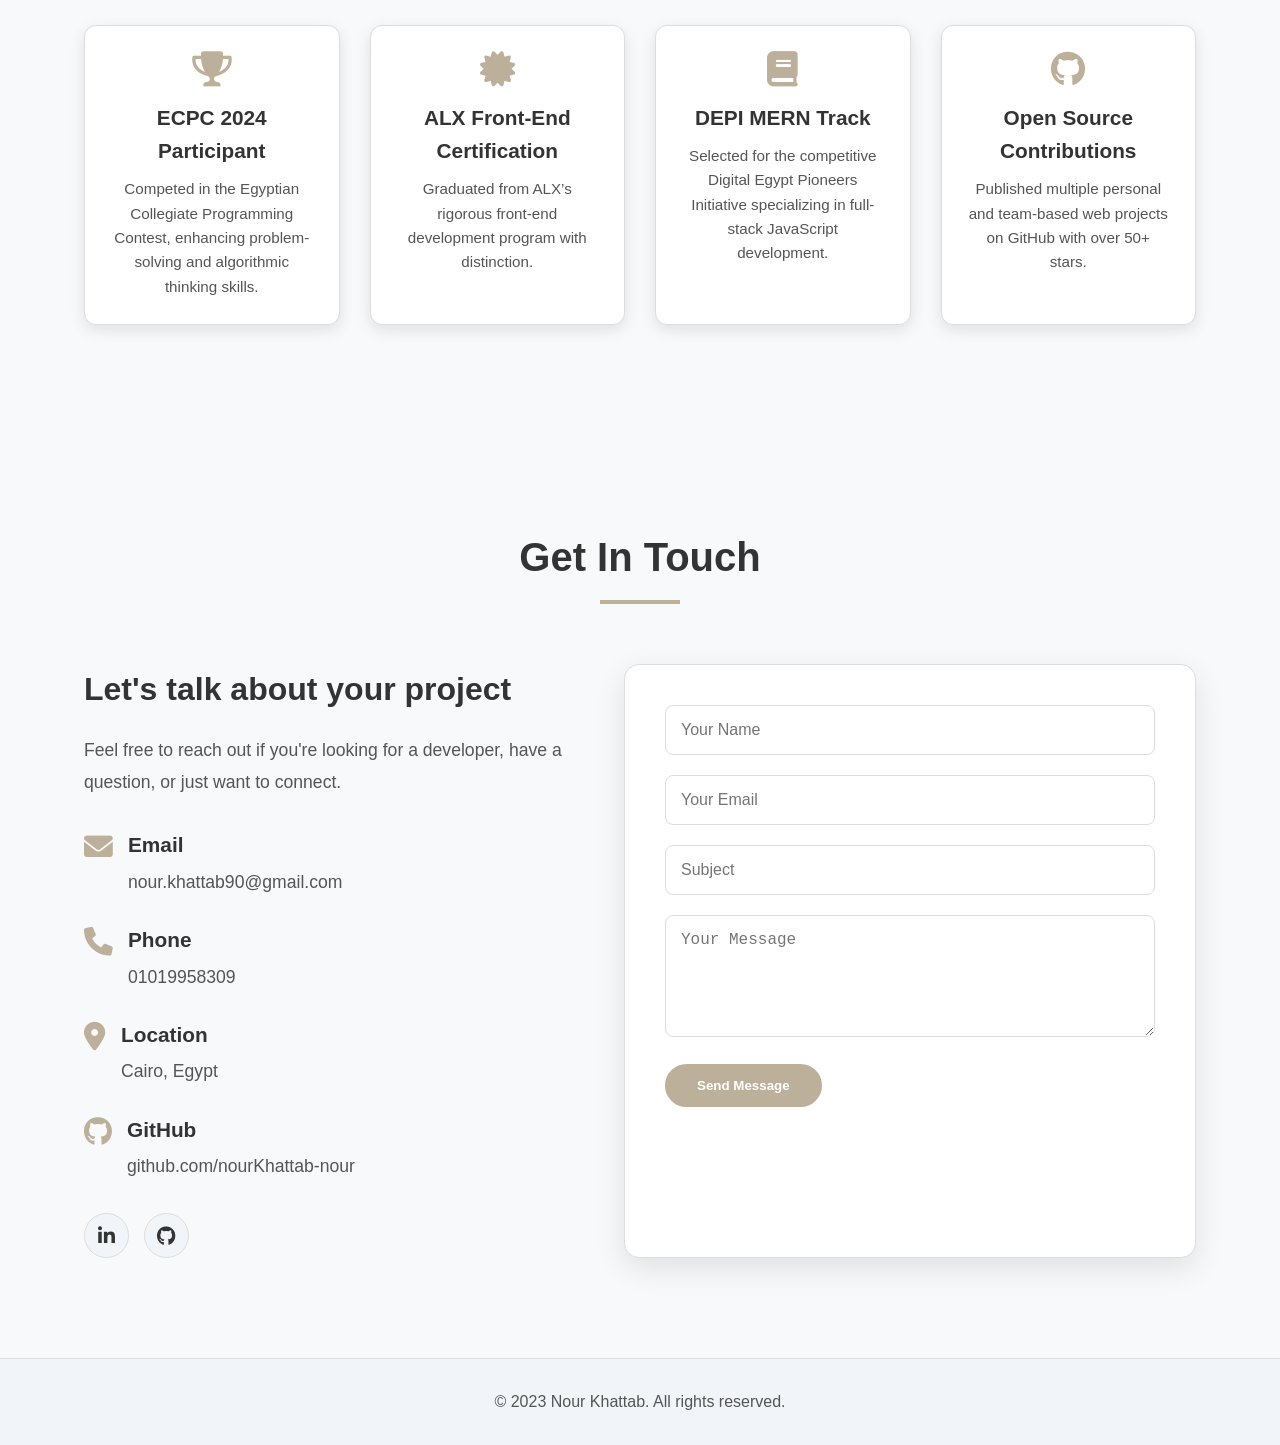
==== commit 3321b8bb: "Update sections" ====
--- a/portifilo/index.html
+++ b/portifilo/index.html
@@ -66,127 +66,175 @@
       </div>
     </section>
 
-    <!-- About Section -->
-    <section id="about" class="about">
-      <div class="container">
-        <h2 class="section-title">About Me</h2>
-        <div class="about-content">
-          <div class="about-text">
-            <p>
-              Hi, I'm Nour Khattab, a senior Software Engineering student at the
-              British University in Egypt. I love creating digital solutions
-              that are both functional and visually appealing. With expertise in
-              MERN stack development, UI/UX design, and a growing interest in AI
-              integration, I aim to bridge design and technology to build
-              meaningful applications. I've gained hands-on experience through
-              internships at Elevoo and BP Company, as well as training programs
-              like ALX (Front-End), DEPI (MERN Track), and Sprints & Microsoft
-              (UI/UX Design). These experiences helped me strengthen my skills
-              in responsive design, collaborative development, and modern web
-              technologies. Beyond academics, I enjoy problem-solving,
-              participating in competitions like ECPC 2024, and exploring
-              freelancing opportunities to expand my portfolio with real-world
-              projects. My vision is to grow into a Full Stack Developer who
-              combines software engineering, design, and AI to create impactful
-              digital experiences..
-            </p>
-
-            <div class="info">
-              <div class="info-item"><strong>Name:</strong> Nour Khattab</div>
-              <div class="info-item">
-                <strong>Email:</strong> nour.khattab90@gmail.com
-              </div>
-              <div class="info-item">
-                <strong>Location:</strong> Cairo, Egypt
-              </div>
-              <div class="info-item">
-                <strong>Availability:</strong> Available for projects
-              </div>
+   <!-- About Section -->
+<section id="about" class="about">
+  <div class="container">
+    <h2 class="section-title">About Me</h2>
+    <div class="about-content">
+      <div class="about-text">
+        <div class="intro-header">
+          <h3> Hi, I'm Nour Khattab</h3>
+          <p class="subtitle">
+            Senior Software Engineering Student at the British University in Egypt (BUE) — Dual degree with London South Bank University.
+          </p>
+        </div>
+
+        <p class="mission-statement">
+          I'm passionate about crafting digital experiences that blend functionality, design, and innovation. My goal is to bridge the gap between engineering precision and creative design to build meaningful applications.
+        </p>
+
+        <div class="info-section">
+          <h4 class="section-heading">💡 What I Do</h4>
+          <ul class="feature-list">
+            <li><strong>Full-Stack Web Development (MERN Stack)</strong> — from frontend design to backend logic.</li>
+            <li><strong>UI/UX Design</strong> — creating clean, responsive, and user-friendly interfaces.</li>
+            <li><strong>AI Integration</strong> — exploring how intelligent features can enhance user experiences.</li>
+          </ul>
+        </div>
+
+        <div class="info-section">
+          <h4 class="section-heading"> Hands-On Experience</h4>
+          
+          <div class="experience-group">
+            <p class="experience-title"> <strong>Internships:</strong></p>
+            <ul class="experience-list">
+              <li><span class="company"> Elevoo</span> – Frontend Development & UI enhancements.</li>
+              <li><span class="company"> BP Company</span> – Web development & responsive design projects.</li>
+            </ul>
+          </div>
+
+          <div class="experience-group">
+            <p class="experience-title"> <strong>Training Programs:</strong></p>
+            <ul class="experience-list">
+              <li><span class="company">ALX</span> – Front-End Development</li>
+              <li><span class="company">DEPI</span> – MERN Stack Track</li>
+              <li><span class="company">Sprints & Microsoft</span> – UI/UX Design Excellence</li>
+            </ul>
+          </div>
+
+          <p class="experience-summary">
+            These experiences strengthened my ability to collaborate, adapt, and deliver modern, scalable web solutions.
+          </p>
+        </div>
+
+        <div class="info-section">
+          <h4 class="section-heading">Beyond Academics</h4>
+          <ul class="feature-list">
+            <li> <strong>Problem-Solver</strong> – I love tackling coding challenges and algorithms.</li>
+            <li> <strong>ECPC 2024 Competitor</strong> – enhancing my algorithmic and teamwork skills.</li>
+            <li> <strong>Freelancing & Portfolio Building</strong> – bringing real-world ideas to life through projects.</li>
+          </ul>
+        </div>
+
+        <div class="vision-box">
+          <h4 class="vision-heading"> My Vision</h4>
+          <p class="vision-text">
+            To evolve into a Full Stack Developer who merges software engineering + design thinking + AI innovation to craft impactful digital experiences that make a difference.
+          </p>
+        </div>
+
+        <div class="info-quick">
+          <div class="info-item">
+            <i class="fas fa-user"></i>
+            <div>
+              <strong>Name</strong>
+              <span>Nour Khattab</span>
             </div>
           </div>
-        </div>
-      </div>
-    </section>
+          <div class="info-item">
+            <i class="fas fa-envelope"></i>
+            <div>
+              <strong>Email</strong>
+              <span>nour.khattab90@gmail.com</span>
+            </div>
+          </div>
+          <div class="info-item">
+            <i class="fas fa-map-marker-alt"></i>
+            <div>
+              <strong>Location</strong>
+              <span>Cairo, Egypt</span>
+            </div>
+          </div>
+          <div class="info-item">
+            <i class="fas fa-briefcase"></i>
+            <div>
+              <strong>Availability</strong>
+              <span>Available for projects</span>
+            </div>
+          </div>
+        </div>
+      </div>
+    </div>
+  </div>
+</section>
 
     <!-- Skills Section -->
-    <section id="skills" class="skills">
-      <div class="container">
-        <h2 class="section-title">My Skills</h2>
-        <div class="skills-container">
-          <div class="skill-card">
-            <i class="fab fa-html5"></i>
-            <h3>HTML5</h3>
-          </div>
-          <div class="skill-card">
-            <i class="fab fa-css3-alt"></i>
-            <h3>CSS3</h3>
-          </div>
-          <div class="skill-card">
-            <i class="fab fa-js"></i>
-            <h3>JavaScript</h3>
-          </div>
-          <div class="skill-card">
-            <i class="fab fa-react"></i>
-            <h3>React</h3>
-          </div>
-          <div class="skill-card">
-            <i class="fas fa-database"></i>
-            <h3>Node.js</h3>
-          </div>
-          <div class="skill-card">
-            <i class="fas fa-mobile-alt"></i>
-            <h3>Responsive Design</h3>
-          </div>
-          <div class="skill-card">
-            <i class="fab fa-github"></i>
-            <h3>Git & GitHub</h3>
-          </div>
-          <div class="skill-card">
-            <i class="fab fa-jira"></i>
-            <h3>Jira</h3>
-          </div>
-          <div class="skill-card">
-            <i class="fab fa-js"></i>
-            <h3>TypeScript</h3>
-          </div>
-          <div class="skill-card">
-            <i class="fab fa-flutter"></i>
-            <h3>Flutter</h3>
-          </div>
-          <div class="skill-card">
-            <i class="fab fa-figma"></i>
-            <h3>Figma</h3>
-          </div>
-          <div class="skill-card">
-            <i class="fab fa-python"></i>
-            <h3>Python</h3>
-          </div>
-          <div class="skill-card">
-            <i class="fas fa-database"></i>
-            <h3>SQL</h3>
-          </div>
-          <div class="skill-card">
-            <i class="fab fa-java"></i>
-            <h3>Java</h3>
-            
-          </div>
-          <!-- New skills added -->
-          <div class="skill-card">
-            <i class="fab fa-php"></i>
-            <h3>PHP</h3>
-          </div>
-          <div class="skill-card">
-            <i class="fab fa-laravel"></i>
-            <h3>Laravel</h3>
-          </div>
-          <div class="skill-card">
-            <i class="fas fa-puzzle-piece"></i>
-            <h3>Design Patterns</h3>
-            </div>
-          </div>
-        </div>
-      </div>
-    </section>
+<section id="skills" class="skills">
+  <div class="container">
+    <h2 class="section-title">My Skills</h2>
+    <div class="skills-container">
+      <div class="skill-card">
+        <i class="fab fa-html5"></i>
+        <h3>HTML5</h3>
+      </div>
+      <div class="skill-card">
+        <i class="fab fa-css3-alt"></i>
+        <h3>CSS3</h3>
+      </div>
+      <div class="skill-card">
+        <i class="fab fa-js"></i>
+        <h3>JavaScript</h3>
+      </div>
+      <div class="skill-card">
+        <i class="fab fa-react"></i>
+        <h3>React</h3>
+      </div>
+      <div class="skill-card">
+        <i class="fas fa-database"></i>
+        <h3>Node.js</h3>
+      </div>
+      <div class="skill-card">
+        <i class="fas fa-mobile-alt"></i>
+        <h3>Responsive Design</h3>
+      </div>
+      <div class="skill-card">
+        <i class="fab fa-github"></i>
+        <h3>Git & GitHub</h3>
+      </div>
+      
+      <div class="skill-card">
+        <i class="fab fa-js"></i>
+        <h3>TypeScript</h3>
+      </div>
+   
+      <div class="skill-card">
+        <i class="fab fa-figma"></i>
+        <h3>Figma</h3>
+      </div>
+      <div class="skill-card">
+        <i class="fab fa-python"></i>
+        <h3>Python</h3>
+      </div>
+      <div class="skill-card">
+        <i class="fas fa-database"></i>
+        <h3>SQL</h3>
+      </div>
+      <div class="skill-card">
+        <i class="fab fa-java"></i>
+        <h3>Java</h3>
+      </div>
+      <div class="skill-card">
+        <i class="fab fa-php"></i>
+        <h3>PHP</h3>
+      </div>
+     
+      <div class="skill-card">
+        <i class="fas fa-puzzle-piece"></i>
+        <h3>Design Patterns</h3>
+      </div>
+    </div>
+  </div>
+</section>
 
     <!-- Projects Section -->
     <section id="projects" class="projects">
--- a/portifilo/styles.css
+++ b/portifilo/styles.css
@@ -187,7 +187,6 @@
 
 /* Navigation */
 #navbar {
-  position: fixed;
   top: 0;
   left: 0;
   width: 100%;
@@ -328,42 +327,373 @@
   box-shadow: var(--shadow);
   border: 5px solid var(--card-bg);
 }
-
-/* About Section */
+/* About Section - Enhanced */
 .about {
   padding: 100px 0;
-  background-color: var(--section-bg);
+  background: linear-gradient(135deg, var(--section-bg) 0%, var(--bg-color) 100%);
+  position: relative;
+  overflow: hidden;
+}
+
+/* Animated background elements */
+.about::before {
+  content: "";
+  position: absolute;
+  top: -50%;
+  right: -10%;
+  width: 500px;
+  height: 500px;
+  background: radial-gradient(circle, var(--primary-color) 0%, transparent 70%);
+  opacity: 0.1;
+  border-radius: 50%;
+  animation: float 6s ease-in-out infinite;
+}
+
+.about::after {
+  content: "";
+  position: absolute;
+  bottom: -30%;
+  left: -5%;
+  width: 400px;
+  height: 400px;
+  background: radial-gradient(circle, var(--primary-light) 0%, transparent 70%);
+  opacity: 0.08;
+  border-radius: 50%;
+  animation: float 8s ease-in-out infinite reverse;
+}
+
+@keyframes float {
+  0%, 100% {
+    transform: translateY(0) translateX(0);
+  }
+  50% {
+    transform: translateY(-30px) translateX(20px);
+  }
 }
 
 .about-content {
   display: flex;
-  align-items: center;
+  align-items: flex-start;
   gap: 50px;
+  position: relative;
+  z-index: 1;
 }
 
 .about-text {
   flex: 1;
+  color: var(--text-secondary);
+  background-color: var(--card-bg);
+  padding: 45px;
+  border-radius: 20px;
+  box-shadow: var(--shadow);
+  border: 2px solid transparent;
+  background-clip: padding-box;
+  position: relative;
+  transition: all 0.4s ease;
+  max-width: 1000px;
+  margin: 0 auto;
+}
+
+/* Gradient border effect */
+.about-text::before {
+  content: "";
+  position: absolute;
+  top: 0;
+  left: 0;
+  right: 0;
+  bottom: 0;
+  border-radius: 20px;
+  padding: 2px;
+  background: linear-gradient(135deg, var(--primary-color), var(--primary-light));
+  -webkit-mask: linear-gradient(#fff 0 0) content-box, linear-gradient(#fff 0 0);
+  -webkit-mask-composite: xor;
+  mask-composite: exclude;
+  opacity: 0;
+  transition: opacity 0.4s ease;
+}
+
+.about-text:hover::before {
+  opacity: 1;
+}
+
+.about-text:hover {
+  transform: translateY(-5px);
+  box-shadow: 0 15px 40px rgba(0, 0, 0, 0.15);
+}
+
+/* Intro Header */
+.intro-header {
+  margin-bottom: 30px;
+  padding-bottom: 25px;
+  border-bottom: 2px solid var(--border-color);
+}
+
+.intro-header h3 {
+  font-size: 2.2rem;
+  color: var(--text-color);
+  margin-bottom: 15px;
+  font-weight: 700;
+  line-height: 1.3;
+}
+
+.subtitle {
   font-size: 1.1rem;
   color: var(--text-secondary);
+  line-height: 1.6;
+  margin: 0;
+}
+
+/* Mission Statement */
+.mission-statement {
+  font-size: 1.15rem;
   line-height: 1.8;
-}
-
-.about-text p {
+  color: var(--text-secondary);
+  margin-bottom: 35px;
+  padding: 20px 25px;
+  background: linear-gradient(135deg, var(--section-bg), transparent);
+  border-left: 4px solid var(--primary-color);
+  border-radius: 8px;
+  font-style: italic;
+}
+
+.mission-statement::before {
+  display: none;
+}
+
+/* Info Sections */
+.info-section {
+  margin-bottom: 35px;
+}
+
+.section-heading {
+  font-size: 1.5rem;
+  color: var(--text-color);
   margin-bottom: 20px;
-}
-
+  font-weight: 700;
+  display: flex;
+  align-items: center;
+  gap: 10px;
+}
+
+.section-heading::after {
+  content: "";
+  flex: 1;
+  height: 2px;
+  background: linear-gradient(to right, var(--primary-color), transparent);
+}
+
+/* Feature Lists */
+.feature-list {
+  list-style: none;
+  padding: 0;
+  margin: 0;
+}
+
+.feature-list li {
+  padding: 15px 20px;
+  margin-bottom: 12px;
+  background: var(--section-bg);
+  border-radius: 10px;
+  border-left: 4px solid var(--primary-color);
+  transition: all 0.3s ease;
+  font-size: 1.05rem;
+  line-height: 1.6;
+}
+
+.feature-list li::before {
+  display: none;
+}
+
+.feature-list li:hover {
+  transform: translateX(8px);
+  background: linear-gradient(135deg, var(--section-bg), var(--bg-color));
+  box-shadow: 0 4px 12px rgba(0, 0, 0, 0.1);
+}
+
+.feature-list strong {
+  color: var(--text-color);
+  font-weight: 600;
+}
+
+/* Experience Groups */
+.experience-group {
+  margin-bottom: 25px;
+}
+
+.experience-title {
+  font-size: 1.1rem;
+  color: var(--text-color);
+  margin-bottom: 12px;
+  font-weight: 600;
+}
+
+.experience-list {
+  list-style: none;
+  padding-left: 25px;
+  margin: 0;
+}
+
+.experience-list li {
+  padding: 10px 15px;
+  margin-bottom: 8px;
+  color: var(--text-secondary);
+  position: relative;
+  font-size: 1.05rem;
+  line-height: 1.6;
+  transition: all 0.3s ease;
+}
+
+.experience-list li::before {
+  content: "▹";
+  position: absolute;
+  left: 0;
+  color: var(--primary-color);
+  font-size: 1.3rem;
+  font-weight: bold;
+}
+
+.experience-list li:hover {
+  padding-left: 20px;
+  color: var(--text-color);
+}
+
+.company {
+  color: var(--primary-color);
+  font-weight: 600;
+}
+
+.experience-summary {
+  margin-top: 20px;
+  padding: 15px 20px;
+  background: var(--section-bg);
+  border-radius: 10px;
+  font-size: 1.05rem;
+  line-height: 1.7;
+  color: var(--text-secondary);
+  font-style: italic;
+}
+
+/* Vision Box */
+.vision-box {
+  margin: 35px 0;
+  padding: 30px;
+  background: linear-gradient(135deg, var(--primary-color), var(--primary-light));
+  border-radius: 15px;
+  box-shadow: 0 8px 25px rgba(0, 0, 0, 0.15);
+  position: relative;
+  overflow: hidden;
+}
+
+.vision-box::before {
+  content: "";
+  position: absolute;
+  top: -50%;
+  right: -50%;
+  width: 200px;
+  height: 200px;
+  background: rgba(255, 255, 255, 0.1);
+  border-radius: 50%;
+}
+
+.vision-heading {
+  font-size: 1.6rem;
+  color: white;
+  margin-bottom: 15px;
+  font-weight: 700;
+  position: relative;
+  z-index: 1;
+}
+
+.vision-text {
+  font-size: 1.1rem;
+  line-height: 1.8;
+  color: white;
+  margin: 0;
+  position: relative;
+  z-index: 1;
+}
+
+/* Quick Info Grid */
+.info-quick {
+  display: grid;
+  grid-template-columns: repeat(2, 1fr);
+  gap: 20px;
+  margin-top: 40px;
+  padding-top: 30px;
+  border-top: 2px solid var(--border-color);
+}
+
+.info-quick .info-item {
+  display: flex;
+  align-items: center;
+  gap: 15px;
+  padding: 18px 20px;
+  background: linear-gradient(135deg, var(--section-bg), var(--bg-color));
+  border-radius: 12px;
+  transition: all 0.3s ease;
+  border-left: 4px solid var(--primary-color);
+  position: relative;
+  overflow: hidden;
+}
+
+.info-quick .info-item::before {
+  content: "";
+  position: absolute;
+  top: 0;
+  left: 0;
+  width: 0;
+  height: 100%;
+  background: linear-gradient(90deg, var(--primary-color), transparent);
+  opacity: 0.1;
+  transition: width 0.4s ease;
+}
+
+.info-quick .info-item:hover::before {
+  width: 100%;
+}
+
+.info-quick .info-item:hover {
+  transform: translateX(8px);
+  box-shadow: 0 5px 15px rgba(0, 0, 0, 0.1);
+}
+
+.info-quick .info-item i {
+  font-size: 1.5rem;
+  color: var(--primary-color);
+  min-width: 30px;
+}
+
+.info-quick .info-item div {
+  display: flex;
+  flex-direction: column;
+  gap: 4px;
+}
+
+.info-quick .info-item strong {
+  color: var(--primary-color);
+  font-weight: 700;
+  font-size: 0.9rem;
+  text-transform: uppercase;
+  letter-spacing: 0.5px;
+  margin-right: 0;
+}
+
+.info-quick .info-item strong::after {
+  display: none;
+}
+
+.info-quick .info-item span {
+  color: var(--text-color);
+  font-size: 1rem;
+  font-weight: 500;
+}
+
+/* Old info class compatibility (if still exists) */
 .info {
-  margin-top: 30px;
-}
-
-.info-item {
-  margin-bottom: 15px;
-  font-size: 1.1rem;
-}
-
-.info-item strong {
-  color: var(--text-color);
-  margin-right: 10px;
+  margin-top: 35px;
+  display: grid;
+  grid-template-columns: repeat(2, 1fr);
+  gap: 20px;
 }
 
 .about-image {
@@ -371,8 +701,186 @@
   border-radius: 20px;
   overflow: hidden;
   box-shadow: var(--shadow);
-}
-
+  position: relative;
+}
+
+.about-image::before {
+  content: "";
+  position: absolute;
+  top: 0;
+  left: 0;
+  right: 0;
+  bottom: 0;
+  background: linear-gradient(135deg, var(--primary-color), transparent);
+  opacity: 0;
+  transition: opacity 0.4s ease;
+  z-index: 1;
+}
+
+.about-image:hover::before {
+  opacity: 0.2;
+}
+
+.about-image img {
+  transition: transform 0.4s ease;
+}
+
+.about-image:hover img {
+  transform: scale(1.05);
+}
+
+/* Responsive Design */
+@media (max-width: 992px) {
+  .about-content {
+    flex-direction: column;
+  }
+
+  .about-text {
+    padding: 40px;
+  }
+
+  .intro-header h3 {
+    font-size: 2rem;
+  }
+
+  .info-quick {
+    grid-template-columns: 1fr;
+  }
+
+  .info {
+    grid-template-columns: 1fr;
+  }
+
+  .about::before,
+  .about::after {
+    width: 300px;
+    height: 300px;
+  }
+}
+
+@media (max-width: 768px) {
+  .about-text {
+    padding: 30px 25px;
+  }
+
+  .intro-header h3 {
+    font-size: 1.8rem;
+  }
+
+  .subtitle {
+    font-size: 1rem;
+  }
+
+  .mission-statement {
+    font-size: 1.05rem;
+    padding: 18px 20px;
+  }
+
+  .section-heading {
+    font-size: 1.3rem;
+  }
+
+  .feature-list li,
+  .experience-list li {
+    font-size: 1rem;
+  }
+
+  .vision-box {
+    padding: 25px;
+  }
+
+  .vision-heading {
+    font-size: 1.4rem;
+  }
+
+  .vision-text {
+    font-size: 1rem;
+  }
+
+  .info-quick .info-item {
+    padding: 15px 18px;
+  }
+
+  .about::before,
+  .about::after {
+    display: none;
+  }
+}
+
+@media (max-width: 576px) {
+  .about {
+    padding: 80px 0;
+  }
+
+  .about-text {
+    padding: 25px 20px;
+  }
+
+  .intro-header h3 {
+    font-size: 1.6rem;
+  }
+
+  .subtitle {
+    font-size: 0.95rem;
+  }
+
+  .mission-statement {
+    font-size: 1rem;
+    padding: 15px 18px;
+  }
+
+  .section-heading {
+    font-size: 1.2rem;
+  }
+
+  .feature-list li {
+    padding: 12px 15px;
+    font-size: 0.95rem;
+  }
+
+  .experience-list li {
+    font-size: 0.95rem;
+    padding: 8px 12px;
+  }
+
+  .vision-box {
+    padding: 20px;
+  }
+
+  .vision-heading {
+    font-size: 1.3rem;
+  }
+
+  .vision-text {
+    font-size: 0.95rem;
+  }
+
+  .info-quick .info-item {
+    padding: 15px 18px;
+  }
+
+  .info-quick .info-item i {
+    font-size: 1.3rem;
+  }
+
+  .info-quick .info-item strong {
+    font-size: 0.85rem;
+  }
+
+  .info-quick .info-item span {
+    font-size: 0.95rem;
+  }
+
+  .info {
+    gap: 15px;
+  }
+
+  .info-item {
+    padding: 12px 15px;
+    font-size: 0.9rem;
+  }
+}
+/* Skills Section */
 /* Skills Section */
 .skills {
   padding: 100px 0;
@@ -380,15 +888,15 @@
 
 .skills-container {
   display: grid;
-  grid-template-columns: repeat(auto-fill, minmax(250px, 1fr));
-  gap: 30px;
+  grid-template-columns: repeat(auto-fill, minmax(130px, 1fr));
+  gap: 18px;
   margin-top: 50px;
 }
 
 .skill-card {
   background-color: var(--card-bg);
-  padding: 30px;
-  border-radius: 15px;
+  padding: 18px 12px;
+  border-radius: 12px;
   text-align: center;
   box-shadow: var(--shadow);
   transition: transform 0.3s ease;
@@ -396,18 +904,18 @@
 }
 
 .skill-card:hover {
-  transform: translateY(-10px);
+  transform: translateY(-8px);
 }
 
 .skill-card i {
-  font-size: 3rem;
-  margin-bottom: 20px;
+  font-size: 1.6rem;
+  margin-bottom: 10px;
   color: var(--primary-color);
 }
 
 .skill-card h3 {
-  font-size: 1.5rem;
-  margin-bottom: 15px;
+  font-size: 0.9rem;
+  margin-bottom: 5px;
   color: var(--text-color);
 }
 
@@ -447,9 +955,96 @@
 .skill-card .fab {
   color: #e7bc6e;
 }
+
 .skill-card .fas {
   color: #e7bc6e;
 }
+
+/* Progress bars for all skills */
+.progress-bar {
+  width: 100%;
+  height: 10px;
+  background-color: #e0e0e0;
+  border-radius: 10px;
+  overflow: hidden;
+  margin-top: 10px;
+  border: 1px solid var(--border-color);
+}
+
+.progress {
+  height: 100%;
+  background-color: var(--primary-color);
+  border-radius: 10px;
+  width: 0;
+  transition: width 2s ease-in-out;
+  display: flex;
+  align-items: center;
+  justify-content: center;
+  font-size: 0.7rem;
+  color: white;
+  font-weight: bold;
+}
+
+/* Responsive adjustments for skills */
+@media (max-width: 992px) {
+  .skills-container {
+    grid-template-columns: repeat(auto-fill, minmax(160px, 1fr));
+    gap: 20px;
+  }
+  
+  .skill-card {
+    padding: 20px 15px;
+  }
+  
+  .skill-card i {
+    font-size: 2rem;
+  }
+  
+  .skill-card h3 {
+    font-size: 1rem;
+  }
+}
+
+@media (max-width: 768px) {
+  .skills-container {
+    grid-template-columns: repeat(auto-fill, minmax(140px, 1fr));
+    gap: 15px;
+  }
+  
+  .skill-card {
+    padding: 18px 12px;
+  }
+  
+  .skill-card i {
+    font-size: 1.8rem;
+    margin-bottom: 12px;
+  }
+  
+  .skill-card h3 {
+    font-size: 0.95rem;
+  }
+}
+
+@media (max-width: 576px) {
+  .skills-container {
+    grid-template-columns: repeat(auto-fill, minmax(120px, 1fr));
+    gap: 12px;
+  }
+  
+  .skill-card {
+    padding: 15px 10px;
+  }
+  
+  .skill-card i {
+    font-size: 1.6rem;
+    margin-bottom: 10px;
+  }
+  
+  .skill-card h3 {
+    font-size: 0.9rem;
+  }
+}
+
 /* Progress bars for all skills */
 .progress-bar {
   width: 100%;
